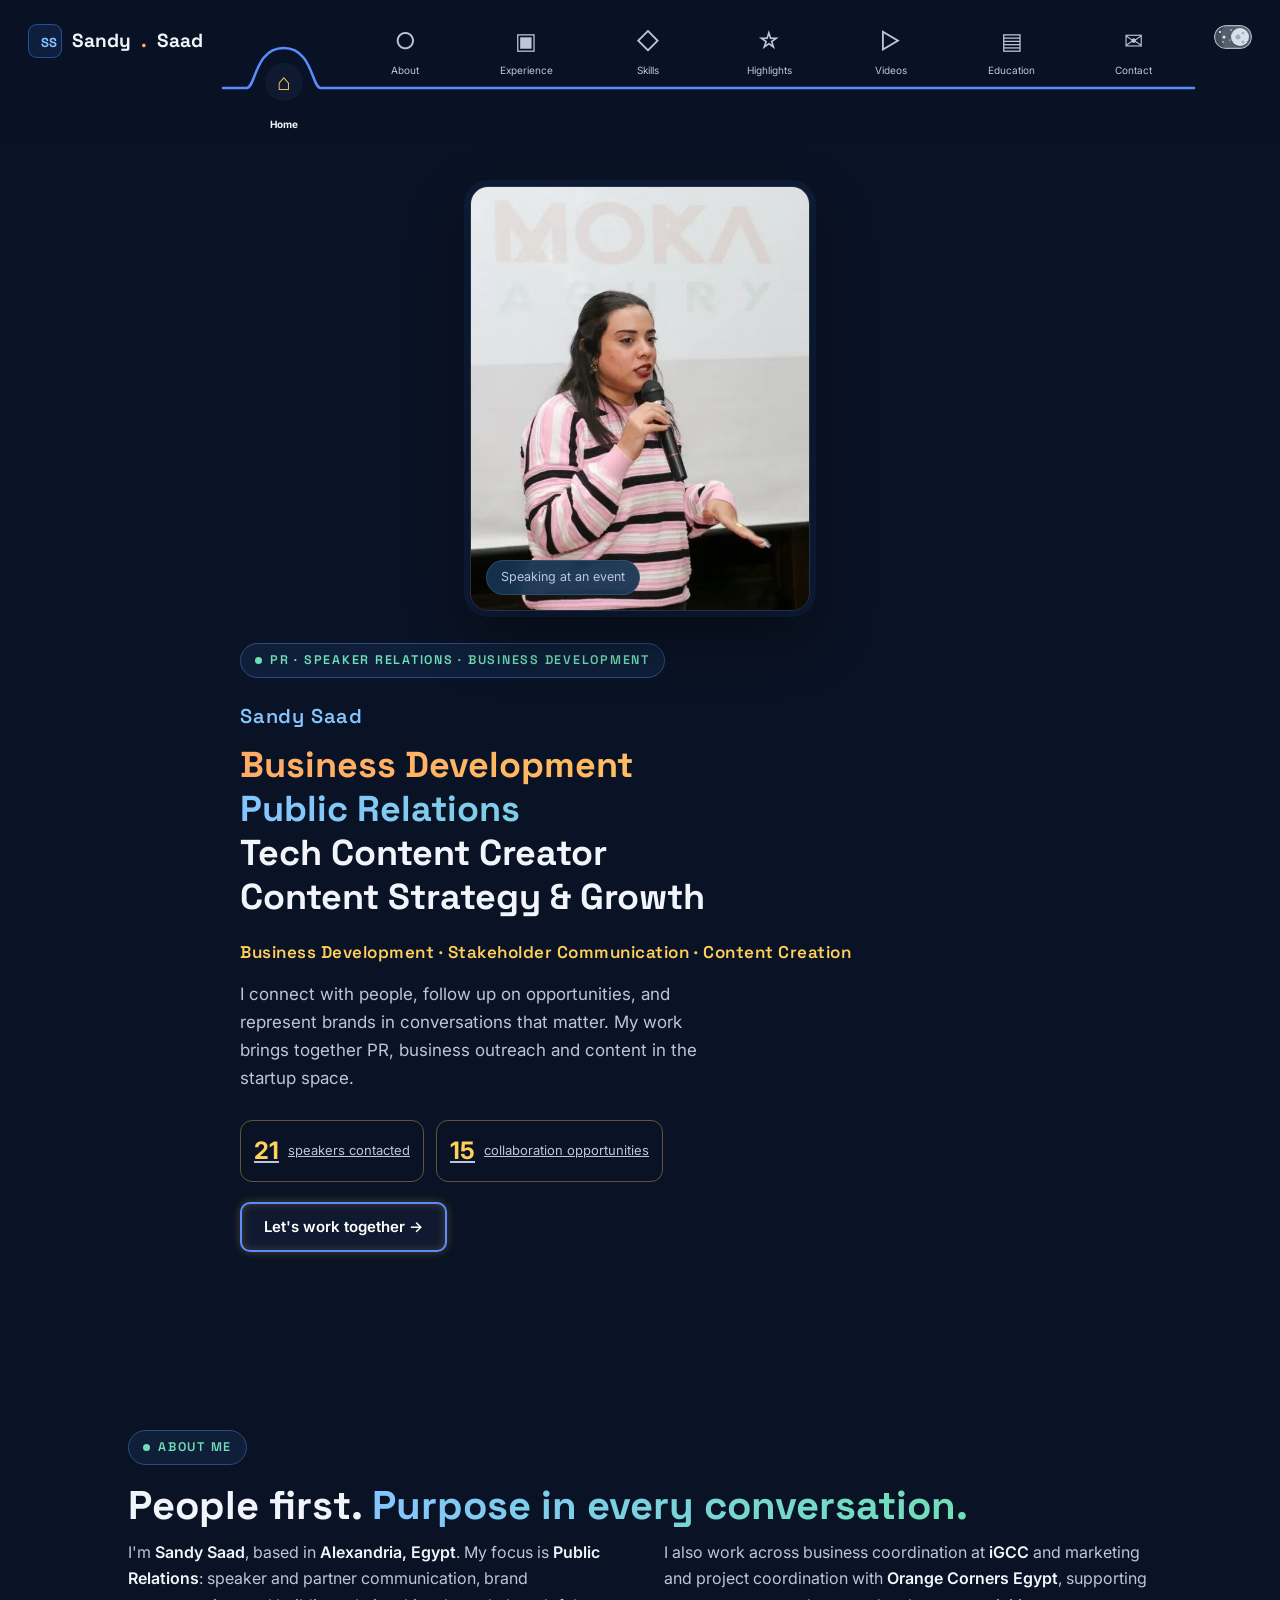
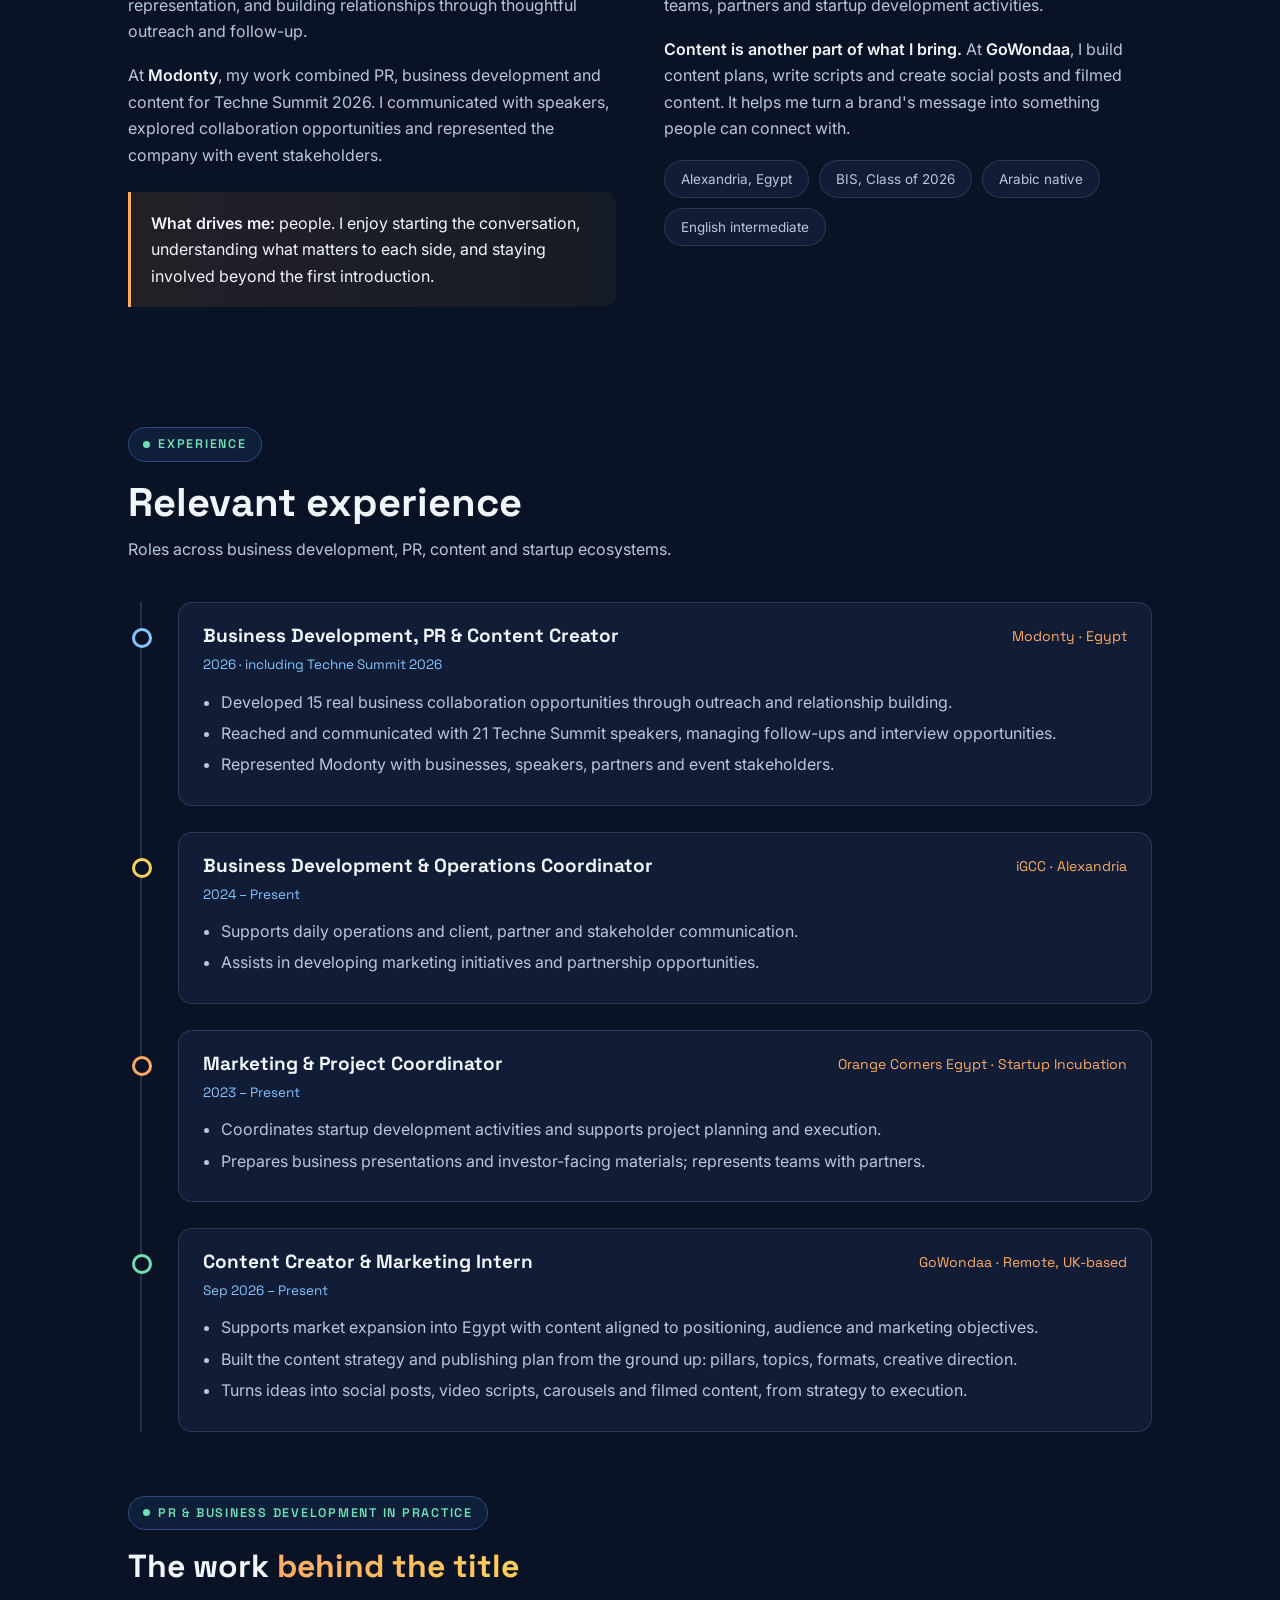
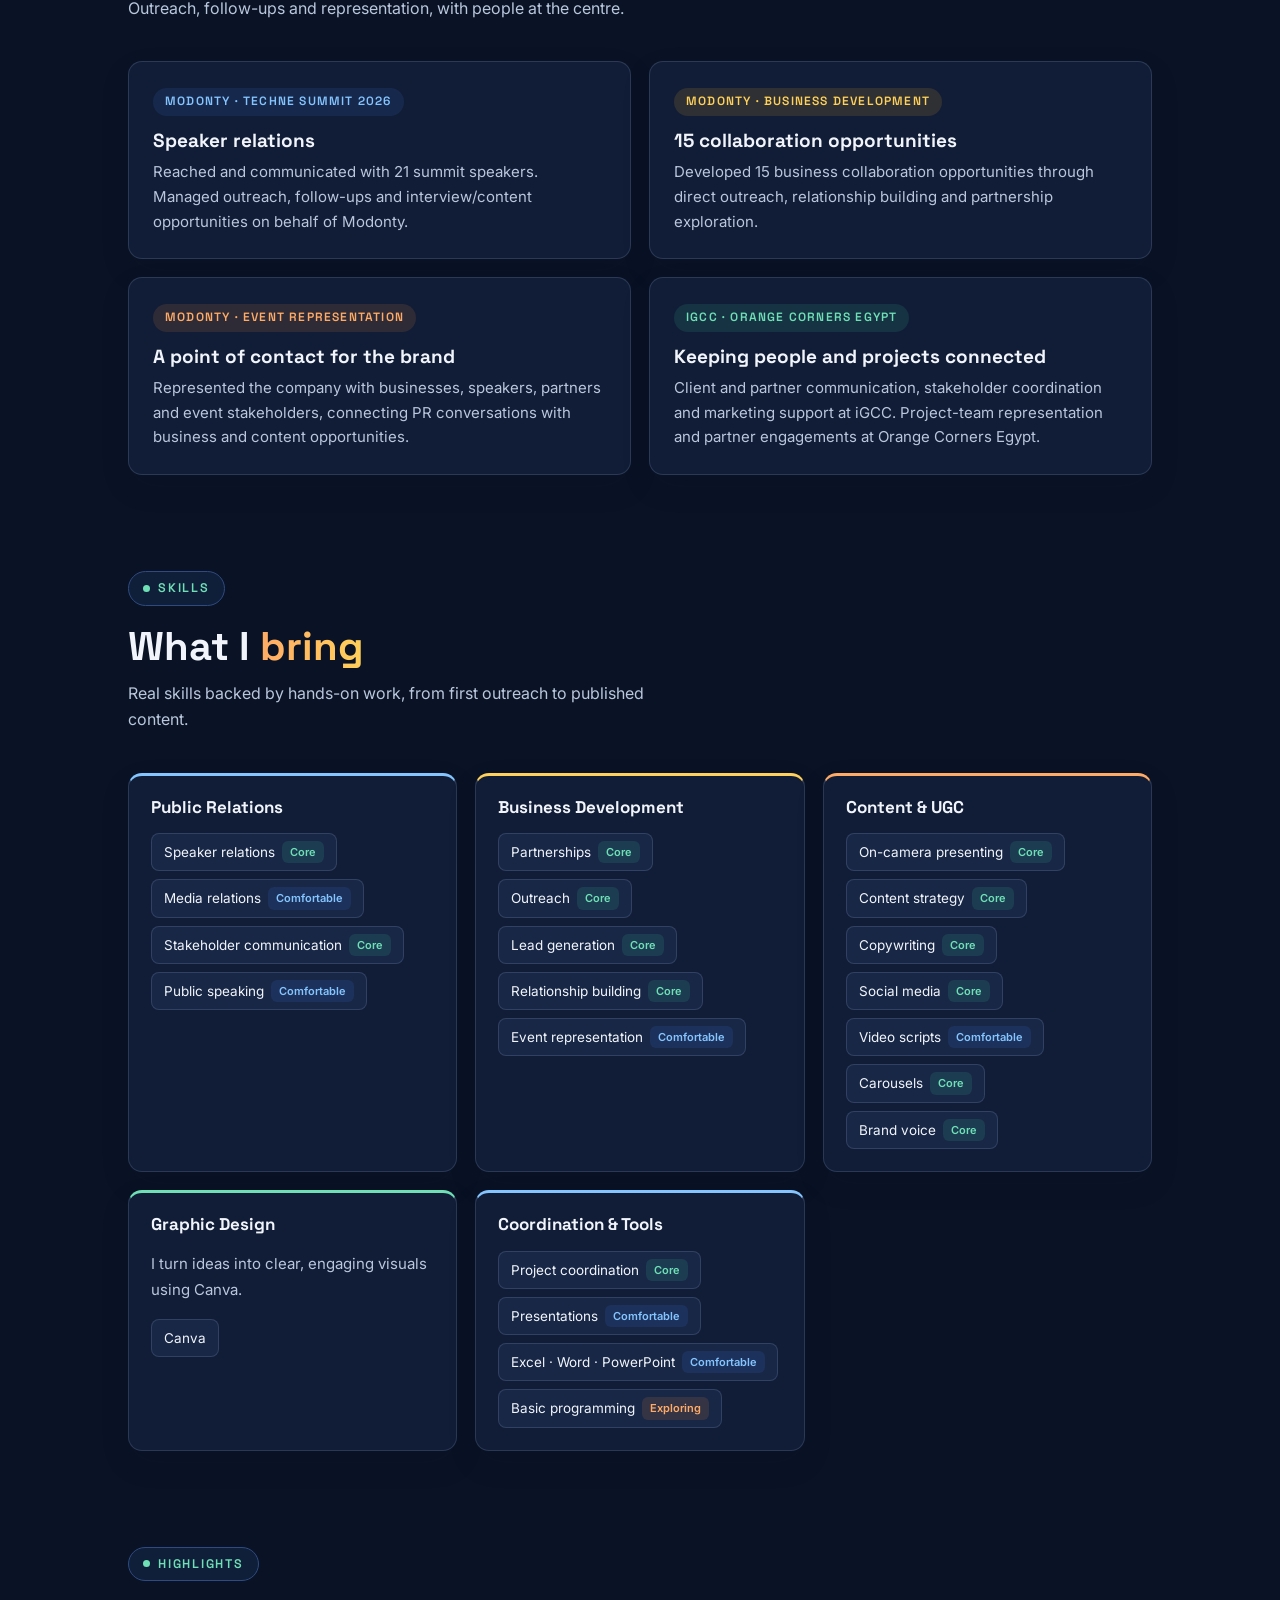
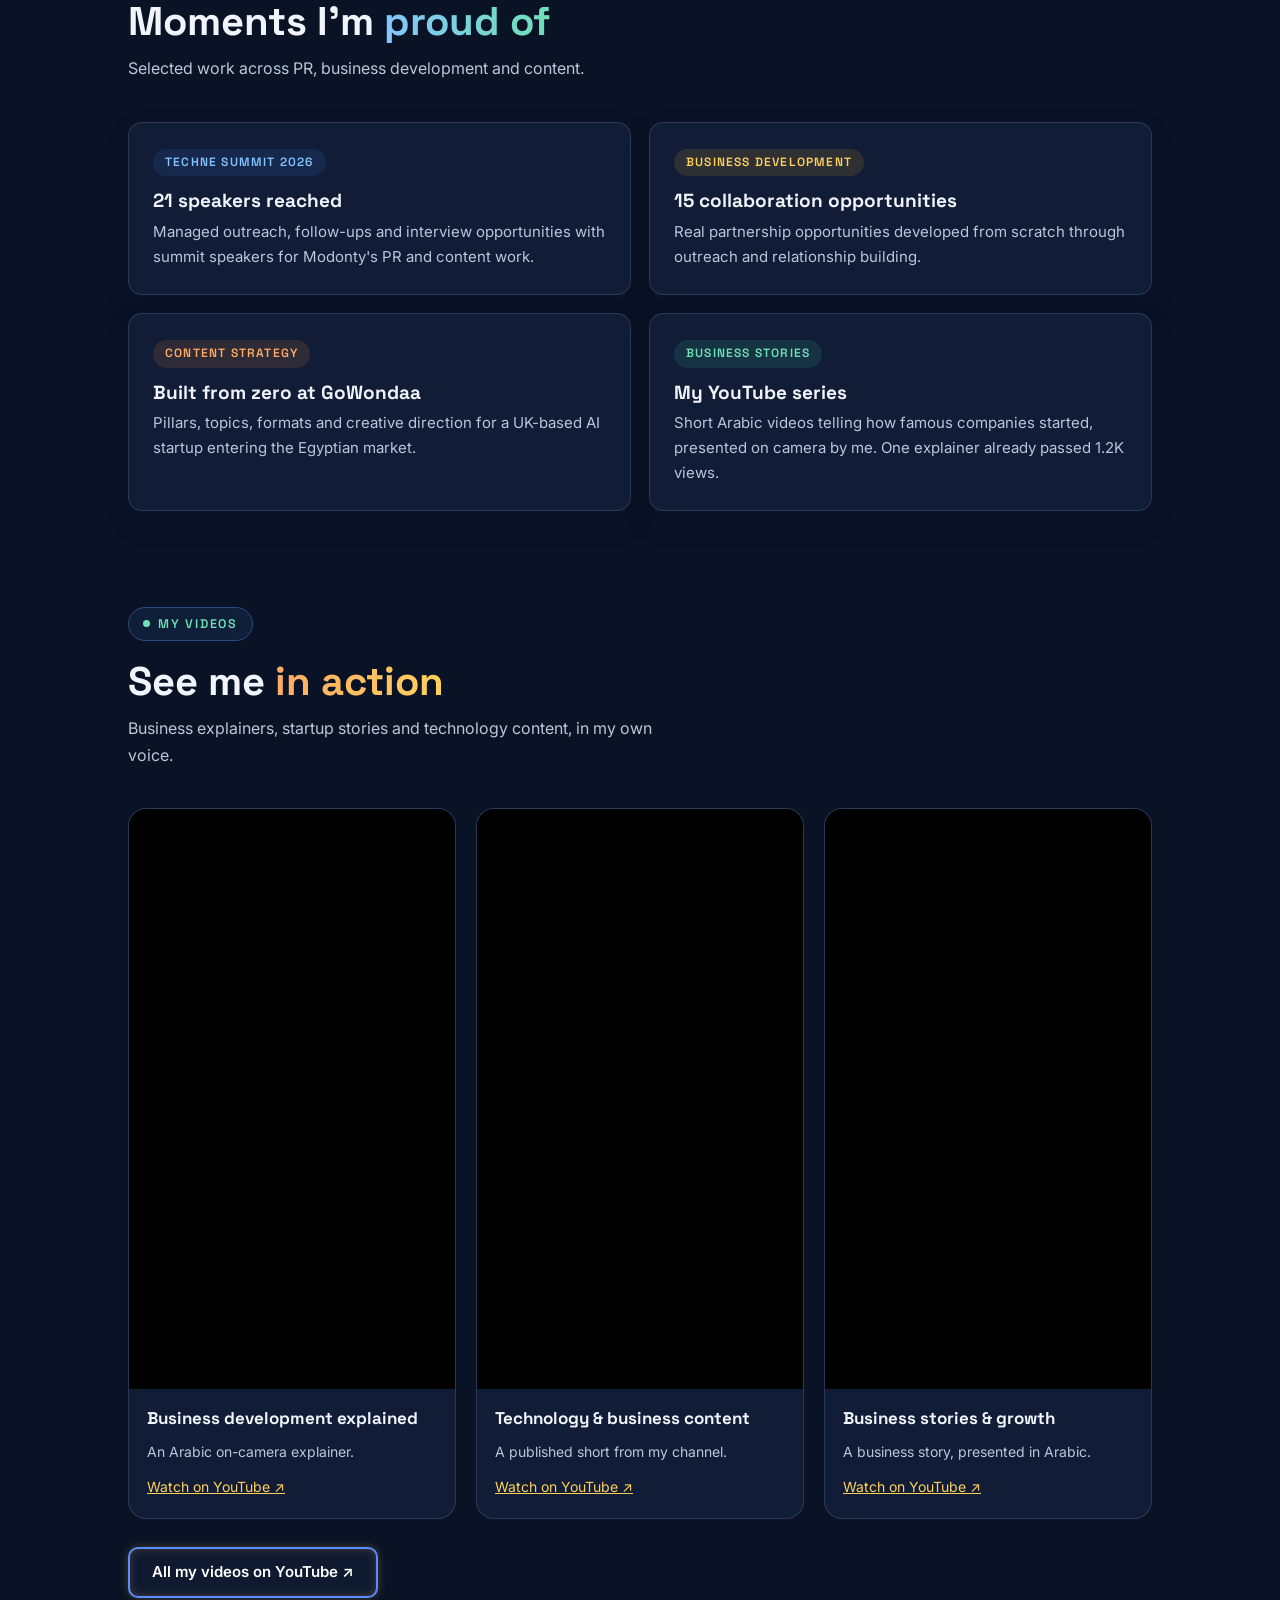
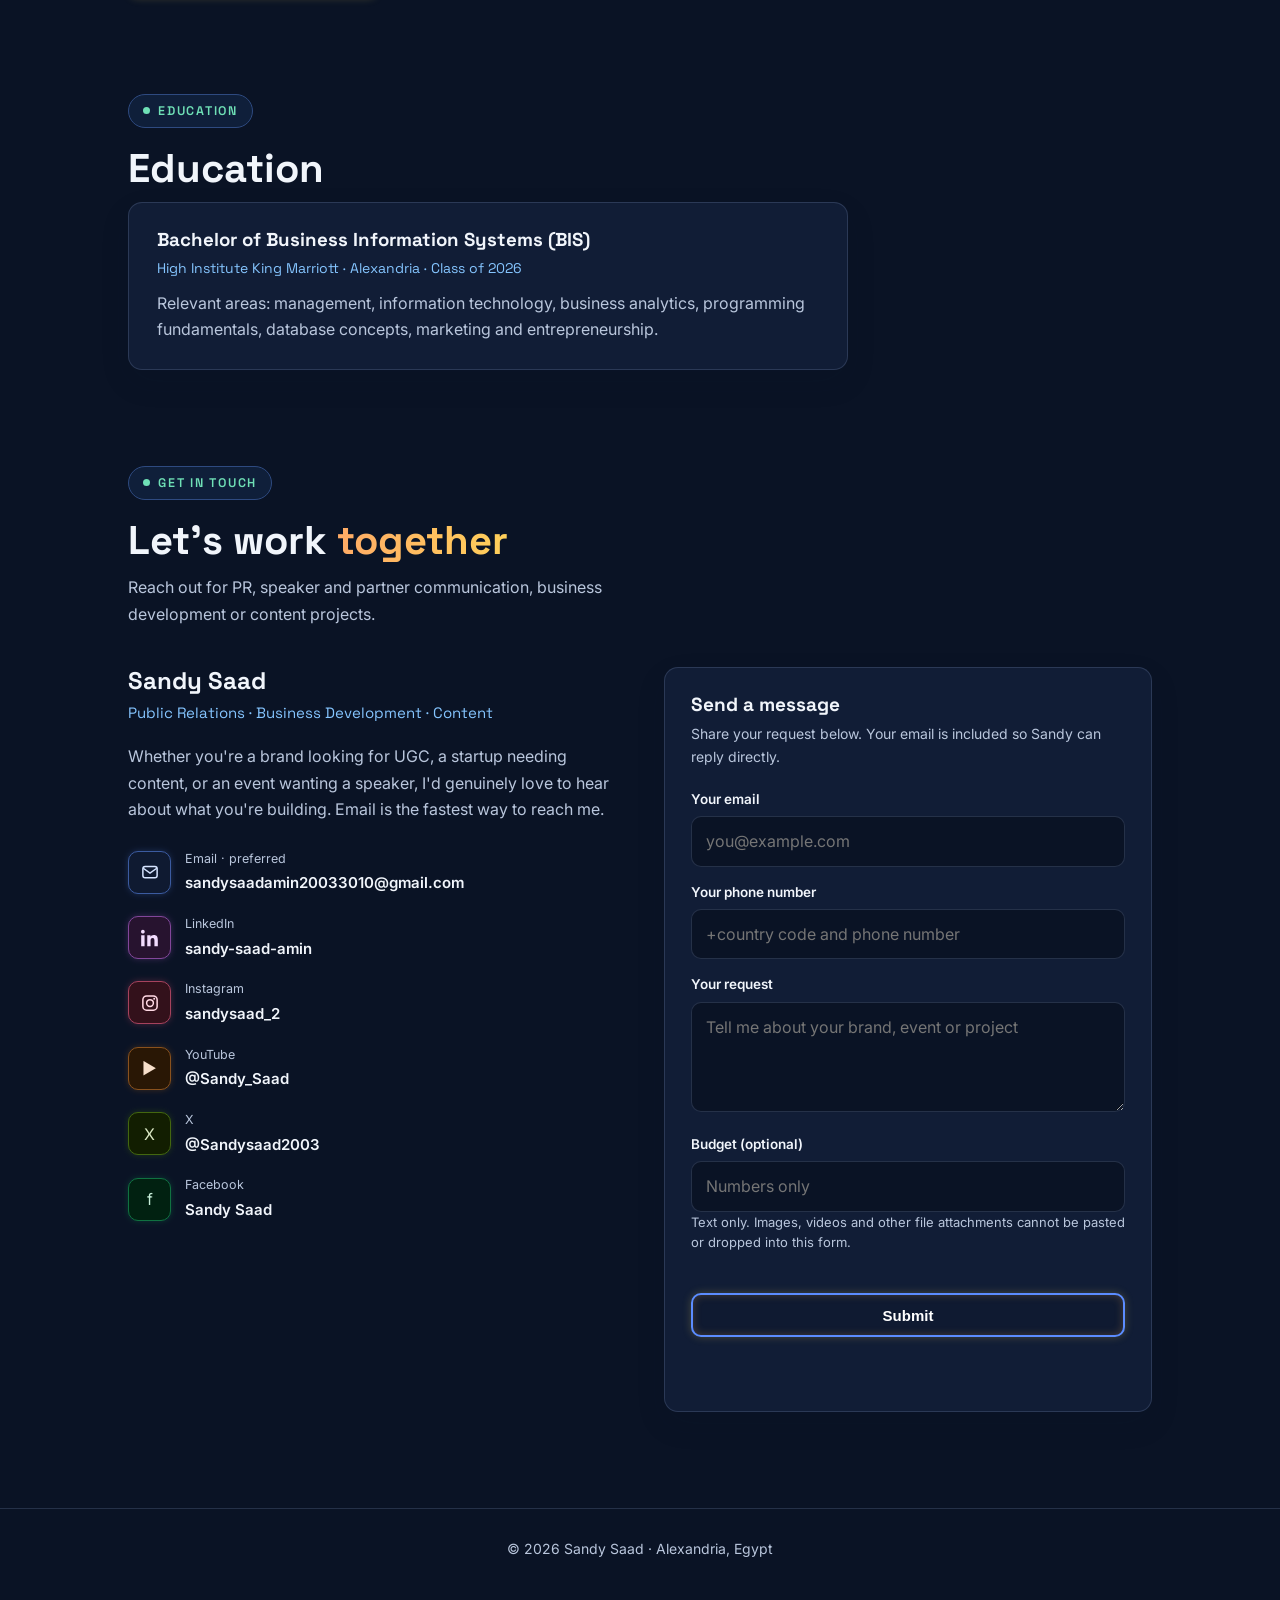
==== preview/index.html @ 3c91ec1a "Preview: group PR and BD work inside Experience Added a new section for PR and business development " ====
<!DOCTYPE html>

<html lang="en">
<head>
<meta charset="utf-8"/>
<meta content="width=device-width, initial-scale=1.0" name="viewport"/>
<title>Sandy Saad | Public Relations, Business Development &amp; Content</title>
<meta content="Sandy Saad is a UGC creator and on-camera content presenter helping brands tell stories people actually watch." name="description"/>
<meta content="Sandy Saad | Public Relations, Business Development &amp; Content" property="og:title"/>
<meta content="UGC and on-camera content for brands, backed by real business development and PR experience." property="og:description"/>
<meta content="website" property="og:type"/>
<meta content="https://sandysaadamin20033010-dev.github.io/sandy.jpg" property="og:image"/>
<link href="data:image/svg+xml,%3Csvg xmlns='http://www.w3.org/2000/svg' viewBox='0 0 64 64'%3E%3Crect width='64' height='64' rx='14' fill='%230b1020'/%3E%3Crect x='2.5' y='2.5' width='59' height='59' rx='12' fill='none' stroke='%233b82f6' stroke-width='3'/%3E%3Ctext x='32' y='42' font-family='Arial' font-weight='bold' font-size='26' fill='%2334d399' text-anchor='middle'%3ESS%3C/text%3E%3C/svg%3E" rel="icon"/>
<link href="https://fonts.googleapis.com" rel="preconnect"/>
<link crossorigin="" href="https://fonts.gstatic.com" rel="preconnect"/>
<link href="https://fonts.googleapis.com/css2?family=Space+Grotesk:wght@500;600;700&amp;family=Inter:wght@400;500;600&amp;display=swap" rel="stylesheet" media="print" onload="this.media='all'"/><noscript><link href="https://fonts.googleapis.com/css2?family=Space+Grotesk:wght@500;600;700&amp;family=Inter:wght@400;500;600&amp;display=swap" rel="stylesheet"/></noscript>
<style>
:root {
  --bg: #163451;
  --panel: #1d405f;
  --panel-2: #284e6e;
  --line: rgba(192,220,242,0.20);
  --text: #f4f8fc;
  --text-2: #c2d4e3;
  --blue: #85c5ff;
  --yellow: #ffd05a;
  --orange: #ffab66;
  --green: #6fe0b6;
}
* { box-sizing: border-box; margin: 0; padding: 0; }
html { scroll-behavior: smooth; }
body {
  background: var(--bg);
  color: var(--text);
  font-family: 'Inter', system-ui, sans-serif;
  font-size: 16px;
  line-height: 1.65;
  -webkit-font-smoothing: antialiased;
}
h1, h2, h3 { font-family: 'Space Grotesk', 'Inter', sans-serif; font-weight: 700; line-height: 1.15; }
a { color: inherit; }

/* nav */
nav {
  position: sticky; top: 0; z-index: 50;
  display: flex; align-items: center; gap: 28px;
  padding: 14px 32px;
  background: rgba(22,52,81,0.94);
  backdrop-filter: blur(12px);
  border-bottom: 1px solid var(--line);
}
.logo { display: flex; align-items: center; gap: 10px; font-family: 'Space Grotesk'; font-weight: 700; font-size: 19px; text-decoration: none; }
.logo .chip {
  width: 34px; height: 34px; border-radius: 9px;
  display: grid; place-items: center;
  font-size: 13px; color: var(--blue);
  border: 1.5px solid rgba(59,130,246,0.5);
  background: rgba(59,130,246,0.12);
}
.logo .accent { color: var(--orange); }
nav .links { display: flex; gap: 24px; margin-left: auto; }
nav .links a { white-space:nowrap; text-decoration: none; color: var(--text-2); font-size: 14.5px; font-weight: 500; }
nav .links a:hover { color: var(--text); }
.btn {
  display: inline-flex; align-items: center; gap: 8px;
  font-weight: 600; font-size: 15px;
  padding: 11px 22px; border-radius: 10px;
  text-decoration: none; border: 0; cursor: pointer;
}
.btn-grad {
  background: linear-gradient(90deg, var(--blue), var(--green));
  color: #fff;
}
.btn-grad:hover { opacity: 0.9; }
.btn-ghost {
  background: transparent; color: var(--text);
  border: 1.5px solid var(--line);
}
.btn-ghost:hover { border-color: rgba(255,255,255,0.25); }
.btn-warm {
  background: linear-gradient(90deg, var(--orange), var(--yellow));
  color: #1c1005;
}

@media(max-width:1150px){nav .links{display:none}nav>.btn{margin-left:auto;white-space:nowrap}.logo{white-space:nowrap;flex-shrink:0}}
body{background:radial-gradient(ellipse 700px 650px at 4% 0%,rgba(133,197,255,.11),transparent 75%),var(--bg)}
.btn-grad{color:#102c45;background:linear-gradient(105deg,var(--blue),var(--green))}
.pill{color:var(--green);border-color:rgba(111,224,182,.4);background:rgba(111,224,182,.08)}
.hero-proof a{border-color:rgba(255,208,90,.35)!important}
.skill-card,.hl-card,.edu-card,.form-card{box-shadow:0 12px 30px rgba(5,24,42,.10)}
/* layout */
.wrap { max-width: 1080px; margin: 0 auto; padding: 0 28px; }
section { padding: 88px 0 8px; scroll-margin-top: 76px; }

/* pill label */
.pill {
  display: inline-flex; align-items: center; gap: 8px;
  font-family: 'Space Grotesk'; font-size: 12.5px; font-weight: 600;
  letter-spacing: 0.14em; text-transform: uppercase;
  color: var(--green);
  border: 1px solid rgba(52,211,153,0.35);
  background: rgba(52,211,153,0.08);
  padding: 6px 14px; border-radius: 999px;
}
.pill .dot { width: 7px; height: 7px; border-radius: 50%; background: var(--green); }
.section-title { font-size: 40px; margin: 18px 0 10px; }
.section-sub { color: var(--text-2); max-width: 560px; margin-bottom: 40px; }

/* hero */
.hero {
  display: flex; align-items: center; gap: 56px;
  padding: 72px 0 64px;
}
.hero-text { flex: 1 1 58%; }
.hero-name {
  font-family: 'Space Grotesk'; font-size: 20px; font-weight: 600;
  color: var(--blue); margin: 22px 0 10px; letter-spacing: 0.04em;
}
.hero h1 { font-size: 52px; }
.grad-cool {
  background: linear-gradient(90deg, var(--blue), var(--green));
  -webkit-background-clip: text; background-clip: text; color: transparent;
}
.grad-warm {
  background: linear-gradient(90deg, var(--orange), var(--yellow));
  -webkit-background-clip: text; background-clip: text; color: transparent;
}
.hero .keywords {
  font-family: 'Space Grotesk'; font-weight: 600; font-size: 17px;
  color: var(--yellow); margin: 18px 0 14px; letter-spacing: 0.03em;
}
.hero .quote { color: var(--text-2); font-size: 17px; max-width: 480px; margin-bottom: 28px; }
.hero .cta { display: flex; gap: 14px; flex-wrap: wrap; margin-bottom: 26px; }
.socials { display: flex; gap: 12px; }
.socials a {
  width: 42px; height: 42px; border-radius: 10px;
  display: grid; place-items: center;
  border: 1.5px solid var(--line); color: var(--text-2);
}
.socials a:hover { color: var(--text); border-color: rgba(255,255,255,0.25); }
.hero-photo { flex: 0 0 340px; position: relative; }
.hero-photo img {
  width: 100%; border-radius: 18px; display: block;
  object-fit: cover; aspect-ratio: 4/5; object-position: 50% 18%;
  border: 1px solid var(--line);
  box-shadow: 0 0 0 6px rgba(59,130,246,0.08), 0 24px 60px rgba(0,0,0,0.45);
}
.hero-photo .tag {
  position: absolute; bottom: 16px; left: 16px;
  background: rgba(22,52,81,0.92); backdrop-filter: blur(8px);
  border: 1px solid var(--line); border-radius: 999px;
  font-size: 12.5px; color: var(--text-2);
  padding: 6px 14px;
}

/* about */
.about-grid { display: grid; grid-template-columns: 1fr 1fr; gap: 48px; align-items: start; }
.about-copy p { color: var(--text-2); margin-bottom: 18px; }
.about-copy strong { color: var(--text); font-weight: 600; }
.highlight {
  border-left: 3px solid var(--orange);
  background: linear-gradient(90deg, rgba(251,146,60,0.10), rgba(251,191,36,0.05));
  border-radius: 0 12px 12px 0;
  padding: 18px 20px; margin: 24px 0;
  color: var(--text);
}
.fact-chips { display: flex; flex-wrap: wrap; gap: 10px; margin-top: 8px; }
.fact-chips span {
  border: 1px solid var(--line); background: var(--panel);
  border-radius: 999px; padding: 7px 16px;
  font-size: 13.5px; color: var(--text-2);
}

/* timeline */
.timeline { position: relative; margin-left: 12px; padding-left: 36px; border-left: 2px solid var(--line); }
.t-item { position: relative; margin-bottom: 26px; }
.t-item::before {
  content: ""; position: absolute; left: -46px; top: 26px;
  width: 14px; height: 14px; border-radius: 50%;
  background: var(--bg); border: 3px solid var(--blue);
}
.t-item:nth-child(4n+2)::before { border-color: var(--yellow); }
.t-item:nth-child(4n+3)::before { border-color: var(--orange); }
.t-item:nth-child(4n+4)::before { border-color: var(--green); }
.t-card {
  background: var(--panel); border: 1px solid var(--line);
  border-radius: 14px; padding: 22px 24px;
}
.t-card .row { display: flex; justify-content: space-between; gap: 16px; flex-wrap: wrap; }
.t-card h3 { font-size: 19px; }
.t-card .where { font-family: 'Space Grotesk'; font-size: 14px; color: var(--orange); }
.t-card .when { font-family: 'Space Grotesk'; font-size: 13.5px; color: var(--blue); margin: 6px 0 12px; }
.t-card ul { padding-left: 18px; color: var(--text-2); }
.t-card li { margin-bottom: 5px; }

/* skills */
.skill-grid { display: grid; grid-template-columns: repeat(3, 1fr); gap: 18px; }
.skill-card {
  background: var(--panel); border: 1px solid var(--line);
  border-radius: 14px; padding: 22px;
  border-top: 3px solid var(--blue);
}
.skill-card:nth-child(4n+2) { border-top-color: var(--yellow); }
.skill-card:nth-child(4n+3) { border-top-color: var(--orange); }
.skill-card:nth-child(4n+4) { border-top-color: var(--green); }
.skill-card h3 { font-size: 17px; margin-bottom: 16px; }
.chips { display: flex; flex-wrap: wrap; gap: 8px; }
.chip {
  display: inline-flex; align-items: center; gap: 7px;
  background: var(--panel-2); border: 1px solid var(--line);
  border-radius: 8px; padding: 7px 12px; font-size: 13.5px;
}
.lvl { font-size: 11px; font-weight: 600; padding: 2px 8px; border-radius: 6px; }
.lvl.core { color: var(--green); background: rgba(52,211,153,0.12); }
.lvl.comfy { color: var(--blue); background: rgba(59,130,246,0.12); }
.lvl.explore { color: var(--orange); background: rgba(251,146,60,0.12); }

/* highlights */
.hl-grid { display: grid; grid-template-columns: repeat(2, 1fr); gap: 18px; }
.hl-card {
  background: var(--panel); border: 1px solid var(--line);
  border-radius: 14px; padding: 24px;
}
.hl-card .tagline {
  display: inline-block; font-family: 'Space Grotesk'; font-size: 12px; font-weight: 600;
  letter-spacing: 0.1em; text-transform: uppercase;
  padding: 4px 12px; border-radius: 999px; margin-bottom: 14px;
}
.hl-card:nth-child(4n+1) .tagline { color: var(--blue); background: rgba(59,130,246,0.12); }
.hl-card:nth-child(4n+2) .tagline { color: var(--yellow); background: rgba(251,191,36,0.12); }
.hl-card:nth-child(4n+3) .tagline { color: var(--orange); background: rgba(251,146,60,0.12); }
.hl-card:nth-child(4n+4) .tagline { color: var(--green); background: rgba(52,211,153,0.12); }
.hl-card h3 { font-size: 19px; margin-bottom: 8px; }
.hl-card p { color: var(--text-2); font-size: 15px; }

/* education */
.edu-card {
  background: var(--panel); border: 1px solid var(--line);
  border-radius: 14px; padding: 26px 28px; max-width: 720px;
}
.edu-card .where { font-family: 'Space Grotesk'; font-size: 14px; color: var(--blue); margin: 6px 0 10px; }
.edu-card p { color: var(--text-2); }

/* contact */
.contact-grid { display: grid; grid-template-columns: 1fr 1fr; gap: 48px; align-items: start; }
.contact-id h3 { font-size: 24px; margin-bottom: 6px; }
.contact-id .role { font-family: 'Space Grotesk'; color: var(--blue); font-size: 15px; margin-bottom: 18px; }
.contact-id > p { color: var(--text-2); margin-bottom: 26px; }
.c-row { display: flex; align-items: center; gap: 14px; margin-bottom: 18px; text-decoration: none; }
.c-row .ico {
  width: 42px; height: 42px; border-radius: 10px; flex: none;
  display: grid; place-items: center;
  border: 1.5px solid var(--line); color: var(--blue);
  background: var(--panel);
}
.c-row .k { font-size: 12.5px; color: var(--text-2); display: block; }
.c-row .v { font-weight: 600; font-size: 15px; }
.c-row .v .pref { color: var(--green); font-size: 12px; font-weight: 600; }
.c-row:hover .v { color: var(--blue); }
.form-card {
  background: var(--panel); border: 1px solid var(--line);
  border-radius: 14px; padding: 26px;
}
.form-card h3 { font-size: 19px; margin-bottom: 6px; }
.form-card > p { color: var(--text-2); font-size: 14px; margin-bottom: 20px; }
.form-card label { display: block; font-size: 13.5px; font-weight: 600; margin: 14px 0 6px; }
.form-card input, .form-card textarea {
  width: 100%; background: var(--bg); color: var(--text);
  border: 1px solid var(--line); border-radius: 10px;
  padding: 11px 14px; font: inherit; font-size: 14.5px;
}
.form-card input:focus, .form-card textarea:focus { outline: none; border-color: var(--blue); }
.form-card textarea { min-height: 110px; resize: vertical; }
.form-card button { margin-top: 20px; width: 100%; justify-content: center; }
.form-card button:disabled { opacity: 0.6; cursor: wait; }
.form-status { margin-top: 14px; font-size: 14px; min-height: 1em; color: var(--text-2); }
.form-status.ok { color: var(--green); font-weight: 600; }
.form-status.err { color: var(--yellow); }
.form-status.err a { color: var(--yellow); text-decoration: underline; }

footer {
  margin-top: 88px; padding: 28px 0 40px;
  border-top: 1px solid var(--line);
  text-align: center; color: var(--text-2); font-size: 14px;
}

@media (max-width: 860px) {
  nav { padding: 12px 18px; gap: 14px; }
  nav .links { display: none; }
  .hero { flex-direction: column; align-items: flex-start; gap: 36px; }
  .hero-photo { flex: none; width: 100%; max-width: 360px; }
  .hero h1 { font-size: 38px; }
  .section-title { font-size: 30px; }
  .about-grid, .contact-grid, .hl-grid { grid-template-columns: 1fr; }
  .skill-grid { grid-template-columns: 1fr; }
}
.hero-proof {display:flex;gap:12px;flex-wrap:wrap;margin:20px 0;}
.hero-proof a {display:flex;align-items:center;gap:9px;border:1px solid var(--line);padding:10px 13px;border-radius:12px;color:var(--text-2);font-size:13px;}
.hero-proof strong {color:var(--yellow);font-size:24px;}
@media(max-width:600px){.hero h1{font-size:38px;line-height:1.12}.hero-proof{gap:8px}.hero-proof a{font-size:12px;padding:8px 10px}.hero-proof strong{font-size:21px}}
.hero h1.roles-title{font-size:36px;line-height:1.23}.roles-title>span:not(.role-divider){display:block}.roles-title .role-divider{display:none}@media(max-width:600px){.hero h1.roles-title{font-size:30px;line-height:1.25}}
.video-grid{display:grid;grid-template-columns:repeat(3,minmax(0,1fr));gap:20px;margin:28px 0}.video-card{background:var(--panel);border:1px solid var(--line);border-radius:18px;overflow:hidden}.video-card iframe{display:block;width:100%;aspect-ratio:9/16;border:0;background:#000}.video-copy{padding:18px}.video-copy h3{font-size:17px;line-height:1.4}.video-copy p{font-size:14px;color:var(--text-2);margin:10px 0}.video-copy a{font-size:14px;color:var(--yellow)}@media(max-width:700px){.video-grid{grid-template-columns:1fr}.video-card{max-width:360px;margin:auto;width:100%}}

/* Approved interaction and theme treatment. */
:root{--bg:#193f61;--panel:#204b6c;--panel-2:#285879;--text:#f2f7fc;--text-2:#c4d9e8;--line:rgba(185,216,238,.22)}
body{background:var(--bg);padding-bottom:105px;transition:background .3s,color .3s}nav{background:rgba(25,63,97,.96)}
.btn-grad,.btn-warm,.btn-ghost{background:#102c47;color:#fff;border:2px solid #65d9ae;box-shadow:inset 0 0 9px #efa24d70,0 0 8px #e9cf5570,0 0 20px #e9cf5530;transition:box-shadow .2s,transform .2s}
.btn-grad:hover,.btn-warm:hover,.btn-ghost:hover{opacity:1;color:#fff;border-color:#8cebd0;box-shadow:inset 0 0 12px #efa24d88,0 0 12px #e9cf5570,0 0 25px #e9cf5540;transform:translateY(-2px)}
.btn:focus-visible,.toggle:focus-visible,.nav-item:focus-visible,.c-row:focus-visible{outline:3px solid #f2d56b;outline-offset:5px}
.toggle{flex-shrink:0;width:91px;height:43px;border-radius:28px;border:2px solid #718b9e;background:#172335;position:relative;overflow:hidden;box-shadow:inset 0 3px 8px #0007;cursor:pointer}
.toggle .stars{color:white;position:absolute;font-size:13px;left:9px;top:7px;letter-spacing:3px}.toggle .clouds{position:absolute;left:17px;bottom:-14px;color:#e6f5ff;font-size:55px;opacity:0;transition:.4s}.toggle .orb{position:absolute;top:3px;left:49px;width:33px;height:33px;border-radius:50%;background:#dce4eb;box-shadow:0 2px 5px #0005;transition:.4s}.toggle .orb:after{content:'';position:absolute;top:8px;left:8px;width:11px;height:11px;border-radius:50%;background:#b2becb;box-shadow:12px 10px 0 -2px #b2becb}
body.day{--bg:#e6f0f8;--panel:#fff;--panel-2:#d2e5f3;--text:#173750;--text-2:#38566d;--line:#aac4d7;--blue:#21628b;--yellow:#7d6119;--orange:#9c5019;--green:#21664f}
.day nav{background:rgba(230,240,248,.96)}.day .toggle{background:#7cc9f4}.day .orb{left:4px;background:#ffdb47}.day .orb:after{opacity:0}.day .stars{opacity:0}.day .clouds{opacity:1}
.day .grad-cool{background:none;color:#21628b;-webkit-text-fill-color:#21628b}.day .grad-warm{background:none;color:#9c5019;-webkit-text-fill-color:#9c5019}.day .pill{color:#21664f;background:#d8ebe2;border-color:#7cb99e}.day .hero-proof a{border-color:#8fabc0!important}.day .hero-photo .tag{background:#dcebf5f0}.day .lvl{color:#21664f}.day .hl-card .tagline{color:#214e6e}.day .form-status.err{color:#ab2727}.day .form-status.ok{color:#21664f}
.demo-nav{position:fixed;z-index:100;bottom:18px;left:50%;transform:translateX(-50%);width:min(440px,calc(100% - 36px));display:flex;background:#f4f8fb;border-radius:18px;box-shadow:0 10px 30px #0004;padding:9px 5px 7px;justify-content:space-around;color:#173b56}
.nav-item{position:relative;display:flex;flex-direction:column;align-items:center;gap:3px;width:75px;cursor:pointer;border:0;background:none;color:#587080;font:11px Inter,sans-serif;z-index:2;min-height:48px}.nav-item .icon{display:grid;place-items:center;width:40px;height:35px;font-size:21px;transition:.3s}.nav-item.active .icon{border-radius:50%;background:#75dac9;color:#123f59;transform:translateY(-21px);box-shadow:0 0 0 8px var(--bg),0 0 0 9px #8cebdc}.nav-item.active .name{transform:translateY(-8px);color:#133f59;font-weight:700}
.neon-ico{display:grid;place-items:center;width:43px!important;height:43px!important;flex-shrink:0;border-radius:11px;background:#123348!important;color:#bafff7!important;border:1px solid #56ddc7;box-shadow:0 0 6px #27d8be88,0 0 15px #27d8be33;filter:hue-rotate(var(--hue));transition:box-shadow .2s}.c-row:hover .neon-ico{box-shadow:0 0 10px #27d8beaa,0 0 23px #27d8be66}
@media(max-width:600px){nav{gap:12px;padding:12px 18px}nav>.btn{display:none}.toggle{margin-left:auto}.logo{font-size:18px}}
@media(prefers-reduced-motion:reduce){html{scroll-behavior:auto}*,*:before,*:after{transition:none!important;animation:none!important}.btn:hover{transform:none}}
body{padding-bottom:180px}.demo-nav{display:grid;grid-template-columns:repeat(5,1fr);gap:12px 0;width:min(620px,calc(100% - 28px));padding:14px 5px 9px;bottom:12px}.nav-item{width:auto;min-width:0;min-height:48px;text-decoration:none}.nav-item .name{font-size:10px;white-space:nowrap}.nav-item.active .icon{transform:translateY(-7px);box-shadow:0 0 0 5px var(--bg),0 0 0 6px #8cebdc}.nav-item.active .name{transform:translateY(-2px)}.nav-item .icon{height:29px;width:34px;font-size:20px}@media(max-width:1300px){nav .links{display:none}nav>.btn{margin-left:auto}}@media(min-width:1000px){.demo-nav{grid-template-columns:repeat(10,1fr);width:min(940px,calc(100% - 48px));gap:0}body{padding-bottom:120px}}
/* One top navigation only, including the curved active marker. */
body{padding-bottom:0}nav{display:grid;grid-template-columns:1fr auto;gap:22px 20px;padding:14px 28px 12px;overflow:visible}nav .logo{grid-column:1}nav .toggle{grid-column:2;margin:0}.demo-nav{position:static;grid-column:1/-1;transform:none;width:100%;max-width:1120px;justify-self:center;margin-top:4px;display:grid;grid-template-columns:repeat(10,minmax(0,1fr));padding:12px 5px 7px;gap:0;border-radius:16px;box-shadow:0 4px 15px #0002}.nav-item{min-height:46px}.nav-item.active .icon{transform:translateY(-11px);box-shadow:0 0 0 6px var(--bg),0 0 0 7px #8cebdc}.nav-item .icon{transition:transform .25s}.nav-item:focus-visible{outline:2px solid #9c701b;outline-offset:0}section{scroll-margin-top:180px}#top{scroll-margin-top:180px}
@media(max-width:700px){nav{padding:12px 14px 10px;gap:15px 12px}.demo-nav{grid-template-columns:repeat(5,minmax(0,1fr));gap:12px 0;padding:12px 3px 7px;margin-top:0}.nav-item .name{font-size:10px}.nav-item.active .icon{transform:translateY(-6px);box-shadow:0 0 0 4px var(--bg),0 0 0 5px #8cebdc}section,#top{scroll-margin-top:245px}.hero{padding-top:40px}}

.socials a{position:relative;background:#102c47;color:#efffff;border:1px solid #65d9ae;box-shadow:0 0 8px #65d9ae60,inset 0 0 7px #44d3cb35;transition:transform .25s,box-shadow .25s,color .25s}.socials a:nth-child(2){border-color:#eb76cf;box-shadow:0 0 9px #ed62c04d}.socials a:nth-child(3){border-color:#73b8ff;box-shadow:0 0 9px #58b4ff60}.socials a:hover,.socials a:focus-visible{transform:translateY(-4px);color:white;box-shadow:0 0 18px #67e9cfaa}.day .socials a{background:#102c47;color:white}.nav-item.active:before{content:'';position:absolute;top:-26px;left:50%;transform:translateX(-50%);width:56px;height:56px;background:var(--bg);border-radius:50%;z-index:-1}.nav-item.active .icon{transform:translateY(-15px);border-radius:50%;height:34px;background:#e8ffff;box-shadow:0 0 8px #49d9e4,0 0 0 3px #317785;color:#18475e}.nav-item.active .name{transform:translateY(-8px)}.demo-nav{padding-top:18px;margin-top:12px}
@media(max-width:700px){.demo-nav{gap:19px 0;margin-top:6px}.nav-item.active:before{top:-24px;width:49px;height:49px}.nav-item.active .icon{transform:translateY(-10px);height:29px}.nav-item.active .name{transform:translateY(-3px)}}

/* Approved header-row sample, preview only. */
nav,.day nav{display:flex;align-items:flex-start;gap:20px;padding:16px 28px 4px;background:var(--bg);border:0;backdrop-filter:none;overflow:visible}
nav .logo{flex:none;margin-top:8px}nav .toggle{order:3;margin:9px 0 0;flex:none}
.nav-shell{position:relative;flex:1;min-width:0;height:124px}
.demo-nav{position:relative;left:auto;top:auto;bottom:auto;right:auto;display:flex;align-items:flex-start;justify-content:flex-start;overflow-x:auto;scrollbar-width:none;transform:none;grid-column:auto;margin:0;padding:0;width:100%;height:124px;background:transparent;border-radius:0;box-shadow:none;gap:0;scroll-behavior:smooth}
.demo-nav::-webkit-scrollbar{display:none}.header-curve{position:absolute;inset:0;width:100%;height:122px;pointer-events:none;z-index:1;overflow:visible}
.header-curve path{fill:none;stroke:#6fe0b6;stroke-width:2.5;stroke-linecap:round}
.nav-item{flex:1 0 65px;min-width:0;height:120px;min-height:120px;gap:0;padding:0;z-index:2;text-align:center;color:var(--text-2)}
.nav-item .icon{position:absolute;top:6px;left:50%;transform:translateX(-50%);display:grid;place-items:center;width:38px;height:38px;font-size:23px;transition:top .28s,background .28s,color .28s}
.nav-item .name{position:absolute;top:47px;left:0;right:0;font-size:10px;line-height:15px;white-space:nowrap;transition:top .28s;color:var(--text-2)}
.nav-item.active:before{display:none}.nav-item.active .icon{top:47px;transform:translateX(-50%);height:38px;width:38px;border-radius:50%;background:#102c47;color:#ffd05a;box-shadow:none}
.nav-item.active .name{top:101px;transform:none;color:var(--text);font-weight:700}
.toggle,.day .toggle{width:38px;height:24px;border-radius:20px;border:1.5px solid #6fe0b6;background:#102c47;box-shadow:none}.toggle .stars,.toggle .clouds{display:none}.toggle .orb,.day .toggle .orb{width:14px;height:14px;top:3.5px;left:18px;background:#ffd05a;box-shadow:none}.day .toggle .orb{left:3px}.toggle .orb:after{display:none}
.hero{padding-top:110px}section,#top{scroll-margin-top:160px}
@media(max-width:1100px){nav{gap:12px;padding:12px 16px 0}.nav-item{flex:0 0 78px}nav .logo{font-size:0;gap:0}nav .logo .chip{font-size:13px}.nav-shell{height:128px}nav .toggle{margin-top:9px}.hero{padding-top:90px}}
@media(prefers-reduced-motion:reduce){.demo-nav{scroll-behavior:auto}.nav-item .icon,.nav-item .name{transition:none}}

/* Exact-size illustrated day/night toggle. */
.toggle{width:38px;height:24px;border:0;background:transparent url("data:image/svg+xml,%3Csvg%20xmlns%3D%22http%3A%2F%2Fwww.w3.org%2F2000%2Fsvg%22%20width%3D%2238%22%20height%3D%2224%22%20viewBox%3D%220%200%2038%2024%22%3E%3Cg%20transform%3D%22translate%280%200%29%20scale%281%29%22%3E%3Cdefs%3E%3CclipPath%20id%3D%22c0-0-1%22%3E%3Crect%20width%3D%2238%22%20height%3D%2224%22%20rx%3D%2212%22%2F%3E%3C%2FclipPath%3E%3C%2Fdefs%3E%3Cg%20clip-path%3D%22url%28%23c0-0-1%29%22%3E%3Crect%20width%3D%2238%22%20height%3D%2224%22%20fill%3D%22%23172335%22%2F%3E%3Ccircle%20cx%3D%2226%22%20cy%3D%2212%22%20r%3D%2235%22%20fill%3D%22%23eef7ff%22%20opacity%3D%22.10%22%2F%3E%3Ccircle%20cx%3D%2226%22%20cy%3D%2212%22%20r%3D%2227%22%20fill%3D%22%23eef7ff%22%20opacity%3D%22.10%22%2F%3E%3Ccircle%20cx%3D%2226%22%20cy%3D%2212%22%20r%3D%2219%22%20fill%3D%22%23eef7ff%22%20opacity%3D%22.10%22%2F%3E%3Ccircle%20cx%3D%226%22%20cy%3D%227%22%20r%3D%221%22%20fill%3D%22white%22%2F%3E%3Ccircle%20cx%3D%229%22%20cy%3D%2217%22%20r%3D%220.7%22%20fill%3D%22white%22%2F%3E%3Ccircle%20cx%3D%2217%22%20cy%3D%225%22%20r%3D%220.7%22%20fill%3D%22white%22%2F%3E%3Ccircle%20cx%3D%2216%22%20cy%3D%2215%22%20r%3D%220.6%22%20fill%3D%22white%22%2F%3E%3Cpath%20d%3D%22M10%2010l.7%201.5%201.6.6-1.6.6-.7%201.5-.6-1.5-1.5-.6%201.5-.6Z%22%20fill%3D%22white%22%2F%3E%3Ccircle%20cx%3D%2226%22%20cy%3D%2212.8%22%20r%3D%229%22%20fill%3D%22%23000%22%20opacity%3D%22.2%22%2F%3E%3Ccircle%20cx%3D%2226%22%20cy%3D%2212%22%20r%3D%229%22%20fill%3D%22%23d5e0ea%22%2F%3E%3Ccircle%20cx%3D%2224%22%20cy%3D%2212%22%20r%3D%222.5%22%20fill%3D%22%239caec0%22%2F%3E%3Ccircle%20cx%3D%2229%22%20cy%3D%2217%22%20r%3D%221.6%22%20fill%3D%22%239caec0%22%2F%3E%3Ccircle%20cx%3D%2229%22%20cy%3D%228%22%20r%3D%221.3%22%20fill%3D%22%239caec0%22%2F%3E%3C%2Fg%3E%3Crect%20x%3D%22.6%22%20y%3D%22.6%22%20width%3D%2236.8%22%20height%3D%2222.8%22%20rx%3D%2211.4%22%20fill%3D%22none%22%20stroke%3D%22%23a4b8c7%22%20stroke-width%3D%221.2%22%2F%3E%3C%2Fg%3E%3C%2Fsvg%3E") center/38px 24px no-repeat;box-shadow:none}
.day .toggle{width:38px;height:24px;border:0;background:transparent url("data:image/svg+xml,%3Csvg%20xmlns%3D%22http%3A%2F%2Fwww.w3.org%2F2000%2Fsvg%22%20width%3D%2238%22%20height%3D%2224%22%20viewBox%3D%220%200%2038%2024%22%3E%3Cg%20transform%3D%22translate%280%200%29%20scale%281%29%22%3E%3Cdefs%3E%3CclipPath%20id%3D%22c0-0-1%22%3E%3Crect%20width%3D%2238%22%20height%3D%2224%22%20rx%3D%2212%22%2F%3E%3C%2FclipPath%3E%3C%2Fdefs%3E%3Cg%20clip-path%3D%22url%28%23c0-0-1%29%22%3E%3Crect%20width%3D%2238%22%20height%3D%2224%22%20fill%3D%22%2342a8e7%22%2F%3E%3Ccircle%20cx%3D%2212%22%20cy%3D%2212%22%20r%3D%2235%22%20fill%3D%22%23eef7ff%22%20opacity%3D%22.10%22%2F%3E%3Ccircle%20cx%3D%2212%22%20cy%3D%2212%22%20r%3D%2227%22%20fill%3D%22%23eef7ff%22%20opacity%3D%22.10%22%2F%3E%3Ccircle%20cx%3D%2212%22%20cy%3D%2212%22%20r%3D%2219%22%20fill%3D%22%23eef7ff%22%20opacity%3D%22.10%22%2F%3E%3Ccircle%20cx%3D%2220%22%20cy%3D%2225%22%20r%3D%227%22%20fill%3D%22%23eef7ff%22%2F%3E%3Ccircle%20cx%3D%2228%22%20cy%3D%2224%22%20r%3D%228%22%20fill%3D%22%23eef7ff%22%2F%3E%3Ccircle%20cx%3D%2236%22%20cy%3D%2221%22%20r%3D%228%22%20fill%3D%22%23eef7ff%22%2F%3E%3Ccircle%20cx%3D%2242%22%20cy%3D%2214%22%20r%3D%229%22%20fill%3D%22%23eef7ff%22%2F%3E%3Ccircle%20cx%3D%2212%22%20cy%3D%2212.8%22%20r%3D%229%22%20fill%3D%22%23000%22%20opacity%3D%22.2%22%2F%3E%3Ccircle%20cx%3D%2212%22%20cy%3D%2212%22%20r%3D%229%22%20fill%3D%22%23ffdc2e%22%2F%3E%3C%2Fg%3E%3Crect%20x%3D%22.6%22%20y%3D%22.6%22%20width%3D%2236.8%22%20height%3D%2222.8%22%20rx%3D%2211.4%22%20fill%3D%22none%22%20stroke%3D%22%23a4b8c7%22%20stroke-width%3D%221.2%22%2F%3E%3C%2Fg%3E%3C%2Fsvg%3E") center/38px 24px no-repeat;box-shadow:none}
.toggle .orb,.toggle .stars,.toggle .clouds{display:none}

/* Small-phone sizing fix without changing the approved layout. */
.contact-grid{grid-template-columns:repeat(2,minmax(0,1fr))}.contact-grid>*{min-width:0}.form-card{min-width:0;max-width:100%}.c-row{min-width:0;overflow-wrap:anywhere}
@media(max-width:860px){.contact-grid{grid-template-columns:minmax(0,1fr)}}
#mailForm input,#mailForm textarea{min-width:0;max-width:100%;font-size:16px}#mailForm button{min-height:44px}
.toggle{overflow:visible}.toggle:before{content:'';position:absolute;left:-4px;right:-4px;top:-10px;bottom:-10px;border-radius:20px}

/* Preview: complete side menu, preserving the approved header. */
.menu-toggle{order:4;flex:none;margin-top:0;width:44px;height:44px;display:grid;place-items:center;border:1px solid var(--line);border-radius:13px;background:var(--panel);color:var(--text);cursor:pointer;font-size:23px}
.site-drawer{position:fixed;inset:0 0 0 auto;margin:0;width:min(350px,calc(100% - 28px));height:100dvh;max-height:100dvh;max-width:none;padding:24px 22px;border:0;border-left:1px solid #6fe0b655;background:var(--bg);color:var(--text);box-shadow:-20px 0 70px #0005;overflow-y:auto;overscroll-behavior:contain;z-index:1000}
.site-drawer::backdrop{background:#061726aa;backdrop-filter:blur(4px)}
.drawer-head{display:flex;align-items:center;justify-content:space-between;gap:12px;padding-bottom:18px;border-bottom:1px solid #6fe0b655}.drawer-title{font-size:21px;font-weight:750}.drawer-subtitle{font-size:12px;color:var(--text-2);margin-top:5px}.drawer-close{width:44px;height:44px;border:1px solid var(--line);border-radius:50%;background:var(--panel);color:var(--text);font-size:26px;cursor:pointer}.drawer-links{display:grid;gap:3px;padding:16px 0}.drawer-link{display:flex;align-items:center;gap:15px;min-height:44px;padding:9px 13px;border:0;border-radius:11px;background:none;color:var(--text);text-decoration:none;font:500 15px Inter,sans-serif;text-align:left;cursor:pointer}.drawer-link .drawer-icon{width:24px;color:#6fe0b6;font-size:21px;text-align:center}.drawer-link:hover,.drawer-link[aria-current=page]{background:#6fe0b61c}.drawer-caption{font-size:10px;text-transform:uppercase;letter-spacing:2px;color:var(--text-2);margin:14px 13px 8px}.drawer-socials{display:grid;grid-template-columns:1fr 1fr;gap:4px}.drawer-socials a{min-height:44px;display:flex;align-items:center;padding:9px 13px;color:var(--text-2);font-size:13px;text-decoration:none;border-radius:9px}.drawer-socials a:hover{background:#6fe0b61c;color:var(--text)}.drawer-link:focus-visible,.drawer-close:focus-visible,.menu-toggle:focus-visible,.drawer-socials a:focus-visible{outline:2px solid #6fe0b6;outline-offset:2px}
@media(max-width:700px){nav,.day nav{gap:10px;padding:12px 16px 0}.demo-nav{overflow:hidden;justify-content:center}.nav-item:not(.active){display:none}.nav-item.active{flex:0 0 78px}.nav-shell{height:128px}nav .toggle{order:3}.menu-toggle{order:4}}

/* Photo-first Home preview */
.hero{flex-direction:column;align-items:center;gap:32px;padding-top:42px}
.hero-photo{flex:none;width:min(100%,340px);max-width:340px}
.hero-text{flex:none;width:100%;max-width:800px}
@media(max-width:700px){.hero{padding-top:28px;gap:28px}.hero-photo{width:min(100%,300px)}}

/* Deep navy dark theme, no green/teal tint in backgrounds or lines */
:root{--bg:#0a1325;--panel:#111d36;--panel-2:#182746;--text:#f1f5fb;--text-2:#b9c6dc;--line:rgba(160,185,230,.18)}
body:not(.day) nav{background:rgba(10,19,37,.97)}
body:not(.day) .header-curve path{stroke:#5b8cff}
body:not(.day) .btn-grad,body:not(.day) .btn-warm,body:not(.day) .btn-ghost{background:#0f1a31;border-color:#5b8cff;box-shadow:inset 0 0 9px #efa24d40,0 0 8px #e9cf5540}
body:not(.day) .btn-grad:hover,body:not(.day) .btn-warm:hover,body:not(.day) .btn-ghost:hover{border-color:#8fb0ff}
body:not(.day) .toggle{background-color:#0f1a31;border-color:#5b8cff}
body:not(.day) .nav-item.active .icon{background:#0f1a31}
body:not(.day) .site-drawer{border-left-color:#25365c;box-shadow:-20px 0 70px #0009}
body:not(.day) .site-drawer::backdrop{background:#02060fcc}
body:not(.day) .drawer-head{border-bottom-color:#25365c}
body:not(.day) .drawer-link .drawer-icon{color:#f2b84b}
body:not(.day) .drawer-link:hover,body:not(.day) .drawer-link[aria-current=page]{background:#5b8cff22}
body:not(.day) .neon-ico{background:#0f1a31!important;color:#d6e4ff!important;border-color:#3b5ba0;box-shadow:0 0 6px #3b5ba066}
body:not(.day) .pill{background:#0f1f3a;border-color:#2e4a80}
body:not(.day) .drawer-link:focus-visible,body:not(.day) .drawer-close:focus-visible,body:not(.day) .menu-toggle:focus-visible{outline-color:#8fb0ff}
.exp-sub{margin-top:64px;scroll-margin-top:160px}.exp-sub .section-title{font-size:clamp(24px,3.2vw,32px)}
/* Feedback round: desktop row, contact-only links, clearly light theme */
@media(min-width:901px){.menu-toggle{display:none}}
body.day{--bg:#fffdf8;--panel:#ffffff;--panel-2:#f6f1e4;--text:#1f2937;--text-2:#4b5563;--line:#e3dccb;--blue:#1d4ed8;--yellow:#946200;--orange:#c2410c;--green:#15803d}
.day nav,.day nav.nav{background:#fffdf8}
.day .grad-cool{color:#1d4ed8;-webkit-text-fill-color:#1d4ed8}.day .grad-warm{color:#c2410c;-webkit-text-fill-color:#c2410c}
.day .pill{color:#15803d;background:#ecf8ef;border-color:#9fd6ad}.day .hero-proof a{border-color:#e3dccb!important}.day .hero-photo .tag{background:#fffdf8f0}.day .lvl{color:#15803d}.day .hl-card .tagline{color:#1d4ed8}.day .form-status.ok{color:#15803d}
.day .site-drawer{box-shadow:-20px 0 70px #0002;border-left-color:#e3dccb}.day .site-drawer::backdrop{background:#2a2a2a55}.day .drawer-head{border-bottom-color:#e3dccb}.day .drawer-link .drawer-icon{color:#c2410c}.day .drawer-link:hover,.day .drawer-link[aria-current=page]{background:#fdf0d5}
.day .header-curve path{stroke:#f2a900}.day .nav-item.active .icon{background:#fff3cf;color:#c2410c;box-shadow:0 0 0 1.5px #f2a900}.day .toggle{border-color:#e3dccb}
.day .neon-ico{background:#fff4dc!important;color:#c2410c!important;border-color:#f2c14e;box-shadow:none;filter:none}.day .c-row:hover .neon-ico{box-shadow:0 0 0 3px #f2c14e55}
@media(max-width:420px){.c-row .v{font-size:13.5px;overflow-wrap:anywhere}}
.hero-photo img{height:auto}
</style>
</head>
<body>
<nav>
<a class="logo" href="#top"><span class="chip">SS</span>Sandy<span class="accent">.</span>Saad</a>


<button aria-label="Switch to light theme" aria-pressed="false" class="toggle"><span class="stars">✦ · ✧</span><span class="clouds">☁</span><span class="orb"></span></button><div class="nav-shell"><svg class="header-curve" aria-hidden="true"><path/></svg><div class="demo-nav"><button aria-current="page" aria-label="Home" class="nav-item active" data-target="top" type="button"><span class="icon">⌂</span><span class="name">Home</span></button><button aria-label="About" class="nav-item" data-target="about" type="button"><span class="icon">○</span><span class="name">About</span></button><button aria-label="Experience" class="nav-item" data-target="experience" type="button"><span class="icon">▣</span><span class="name">Experience</span></button><button aria-label="Skills" class="nav-item" data-target="skills" type="button"><span class="icon">◇</span><span class="name">Skills</span></button><button aria-label="Highlights" class="nav-item" data-target="highlights" type="button"><span class="icon">☆</span><span class="name">Highlights</span></button><button aria-label="Videos" class="nav-item" data-target="videos" type="button"><span class="icon">▷</span><span class="name">Videos</span></button><button aria-label="Education" class="nav-item" data-target="education" type="button"><span class="icon">▤</span><span class="name">Education</span></button><button aria-label="Contact" class="nav-item" data-target="contact" type="button"><span class="icon">✉</span><span class="name">Contact</span></button></div></div><button class="menu-toggle" type="button" aria-label="Open all sections" aria-haspopup="dialog" aria-controls="site-drawer" aria-expanded="false"><span aria-hidden="true">☰</span></button></nav><dialog class="site-drawer" id="site-drawer" aria-labelledby="drawer-title"><div class="drawer-head"><div><div class="drawer-title" id="drawer-title">Explore my portfolio</div><div class="drawer-subtitle">Sandy Saad</div></div><button class="drawer-close" type="button" aria-label="Close menu">×</button></div><div class="drawer-links"><button type="button" class="drawer-link" data-section="top"><span class="drawer-icon" aria-hidden="true">⌂</span>Home</button><button type="button" class="drawer-link" data-section="about"><span class="drawer-icon" aria-hidden="true">○</span>About me</button><button type="button" class="drawer-link" data-section="experience"><span class="drawer-icon" aria-hidden="true">▣</span>Experience</button><button type="button" class="drawer-link" data-section="skills"><span class="drawer-icon" aria-hidden="true">◇</span>Skills</button><button type="button" class="drawer-link" data-section="highlights"><span class="drawer-icon" aria-hidden="true">☆</span>Highlights</button><button type="button" class="drawer-link" data-section="videos"><span class="drawer-icon" aria-hidden="true">▷</span>Videos</button><button type="button" class="drawer-link" data-section="education"><span class="drawer-icon" aria-hidden="true">▤</span>Education</button><button type="button" class="drawer-link" data-section="contact"><span class="drawer-icon" aria-hidden="true">✉</span>Contact</button></div></dialog>
<div class="wrap" id="top">
<header class="hero">
<div class="hero-photo">
<img alt="Sandy Saad speaking into a microphone at an event" src="../sandy.jpg" width="576" height="720" fetchpriority="high" decoding="async"/>
<span class="tag">Speaking at an event</span>
</div>
<div class="hero-text">
<span class="pill"><span class="dot"></span>PR · Speaker Relations · Business Development</span>
<p class="hero-name">Sandy Saad</p>
<h1 class="roles-title"><span class="grad-warm">Business Development</span><span class="role-divider"> | </span><span class="grad-cool">Public Relations</span><span class="role-divider"> | </span><span>Tech Content Creator</span><span class="role-divider"> | </span><span>Content Strategy &amp; Growth</span></h1>
<p class="keywords">Business Development · Stakeholder Communication · Content Creation</p>
<p class="quote">I connect with people, follow up on opportunities, and represent brands in conversations that matter. My work brings together PR, business outreach and content in the startup space.</p><div class="hero-proof"><a href="#pr-work"><strong>21</strong> speakers contacted</a><a href="#pr-work"><strong>15</strong> collaboration opportunities</a></div>
<div class="cta">
<a class="btn btn-grad" href="#contact">Let's work together →</a>
</div>
</div>
</header>
<section id="about">
<span class="pill"><span class="dot"></span>About me</span>
<h2 class="section-title">People first. <span class="grad-cool">Purpose in every conversation.</span></h2>
<div class="about-grid">
<div class="about-copy">
<p>I'm <strong>Sandy Saad</strong>, based in <strong>Alexandria, Egypt</strong>. My focus is <strong>Public Relations</strong>: speaker and partner communication, brand representation, and building relationships through thoughtful outreach and follow-up.</p>
<p>At <strong>Modonty</strong>, my work combined PR, business development and content for Techne Summit 2026. I communicated with speakers, explored collaboration opportunities and represented the company with event stakeholders.</p>
<div class="highlight"><strong>What drives me:</strong> people. I enjoy starting the conversation, understanding what matters to each side, and staying involved beyond the first introduction.</div>
</div>
<div class="about-copy">
<p>I also work across business coordination at <strong>iGCC</strong> and marketing and project coordination with <strong>Orange Corners Egypt</strong>, supporting teams, partners and startup development activities.</p>
<p><strong>Content is another part of what I bring.</strong> At <strong>GoWondaa</strong>, I build content plans, write scripts and create social posts and filmed content. It helps me turn a brand's message into something people can connect with.</p>
<div class="fact-chips"><span>Alexandria, Egypt</span><span>BIS, Class of 2026</span><span>Arabic native</span><span>English intermediate</span></div>
</div>
</div>
</section>
<section id="experience">
<span class="pill"><span class="dot"></span>Experience</span>
<h2 class="section-title">Relevant experience</h2>
<p class="section-sub">Roles across business development, PR, content and startup ecosystems.</p>
<div class="timeline">
<div class="t-item">
<div class="t-card">
<div class="row"><h3>Business Development, PR &amp; Content Creator</h3><span class="where">Modonty · Egypt</span></div>
<p class="when">2026 · including Techne Summit 2026</p>
<ul>
<li>Developed 15 real business collaboration opportunities through outreach and relationship building.</li>
<li>Reached and communicated with 21 Techne Summit speakers, managing follow-ups and interview opportunities.</li>
<li>Represented Modonty with businesses, speakers, partners and event stakeholders.</li>
</ul>
</div>
</div>
<div class="t-item">
<div class="t-card">
<div class="row"><h3>Business Development &amp; Operations Coordinator</h3><span class="where">iGCC · Alexandria</span></div>
<p class="when">2024 – Present</p>
<ul>
<li>Supports daily operations and client, partner and stakeholder communication.</li>
<li>Assists in developing marketing initiatives and partnership opportunities.</li>
</ul>
</div>
</div>
<div class="t-item">
<div class="t-card">
<div class="row"><h3>Marketing &amp; Project Coordinator</h3><span class="where">Orange Corners Egypt · Startup Incubation</span></div>
<p class="when">2023 – Present</p>
<ul>
<li>Coordinates startup development activities and supports project planning and execution.</li>
<li>Prepares business presentations and investor-facing materials; represents teams with partners.</li>
</ul>
</div>
</div>
<div class="t-item">
<div class="t-card">
<div class="row"><h3>Content Creator &amp; Marketing Intern</h3><span class="where">GoWondaa · Remote, UK-based</span></div>
<p class="when">Sep 2026 – Present</p>
<ul>
<li>Supports market expansion into Egypt with content aligned to positioning, audience and marketing objectives.</li>
<li>Built the content strategy and publishing plan from the ground up: pillars, topics, formats, creative direction.</li>
<li>Turns ideas into social posts, video scripts, carousels and filmed content, from strategy to execution.</li>
</ul>
</div>
</div>
</div>
<div class="exp-sub" id="pr-work">
<span class="pill"><span class="dot"></span>PR &amp; business development in practice</span>
<h3 class="section-title">The work <span class="grad-warm">behind the title</span></h3>
<p class="section-sub">Outreach, follow-ups and representation, with people at the centre.</p>
<div class="hl-grid">
<div class="hl-card"><span class="tagline">Modonty · Techne Summit 2026</span><h3>Speaker relations</h3><p>Reached and communicated with 21 summit speakers. Managed outreach, follow-ups and interview/content opportunities on behalf of Modonty.</p></div>
<div class="hl-card"><span class="tagline">Modonty · Business development</span><h3>15 collaboration opportunities</h3><p>Developed 15 business collaboration opportunities through direct outreach, relationship building and partnership exploration.</p></div>
<div class="hl-card"><span class="tagline">Modonty · Event representation</span><h3>A point of contact for the brand</h3><p>Represented the company with businesses, speakers, partners and event stakeholders, connecting PR conversations with business and content opportunities.</p></div>
<div class="hl-card"><span class="tagline">iGCC · Orange Corners Egypt</span><h3>Keeping people and projects connected</h3><p>Client and partner communication, stakeholder coordination and marketing support at iGCC. Project-team representation and partner engagements at Orange Corners Egypt.</p></div>
</div>
</div>
</section>
<section id="skills">
<span class="pill"><span class="dot"></span>Skills</span>
<h2 class="section-title">What I <span class="grad-warm">bring</span></h2>
<p class="section-sub">Real skills backed by hands-on work, from first outreach to published content.</p>
<div class="skill-grid">
<div class="skill-card">
<h3>Public Relations</h3>
<div class="chips">
<span class="chip">Speaker relations <span class="lvl core">Core</span></span>
<span class="chip">Media relations <span class="lvl comfy">Comfortable</span></span>
<span class="chip">Stakeholder communication <span class="lvl core">Core</span></span>
<span class="chip">Public speaking <span class="lvl comfy">Comfortable</span></span>
</div>
</div><div class="skill-card">
<h3>Business Development</h3>
<div class="chips">
<span class="chip">Partnerships <span class="lvl core">Core</span></span>
<span class="chip">Outreach <span class="lvl core">Core</span></span>
<span class="chip">Lead generation <span class="lvl core">Core</span></span>
<span class="chip">Relationship building <span class="lvl core">Core</span></span>
<span class="chip">Event representation <span class="lvl comfy">Comfortable</span></span>
</div>
</div><div class="skill-card">
<h3>Content &amp; UGC</h3>
<div class="chips">
<span class="chip">On-camera presenting <span class="lvl core">Core</span></span>
<span class="chip">Content strategy <span class="lvl core">Core</span></span>
<span class="chip">Copywriting <span class="lvl core">Core</span></span>
<span class="chip">Social media <span class="lvl core">Core</span></span>
<span class="chip">Video scripts <span class="lvl comfy">Comfortable</span></span>
<span class="chip">Carousels <span class="lvl core">Core</span></span>
<span class="chip">Brand voice <span class="lvl core">Core</span></span>
</div>
</div><div class="skill-card">
<h3>Graphic Design</h3>
<p style="color:var(--text-2);font-size:15px;line-height:1.75;margin:16px 0">I turn ideas into clear, engaging visuals using Canva.</p>
<div class="chips"><span class="chip">Canva</span></div>
</div><div class="skill-card">
<h3>Coordination &amp; Tools</h3>
<div class="chips">
<span class="chip">Project coordination <span class="lvl core">Core</span></span>
<span class="chip">Presentations <span class="lvl comfy">Comfortable</span></span>
<span class="chip">Excel · Word · PowerPoint <span class="lvl comfy">Comfortable</span></span>
<span class="chip">Basic programming <span class="lvl explore">Exploring</span></span>
</div>
</div></div>
</section>
<section id="highlights">
<span class="pill"><span class="dot"></span>Highlights</span>
<h2 class="section-title">Moments I'm <span class="grad-cool">proud of</span></h2>
<p class="section-sub">Selected work across PR, business development and content.</p>
<div class="hl-grid">
<div class="hl-card">
<span class="tagline">Techne Summit 2026</span>
<h3>21 speakers reached</h3>
<p>Managed outreach, follow-ups and interview opportunities with summit speakers for Modonty's PR and content work.</p>
</div>
<div class="hl-card">
<span class="tagline">Business development</span>
<h3>15 collaboration opportunities</h3>
<p>Real partnership opportunities developed from scratch through outreach and relationship building.</p>
</div>
<div class="hl-card">
<span class="tagline">Content strategy</span>
<h3>Built from zero at GoWondaa</h3>
<p>Pillars, topics, formats and creative direction for a UK-based AI startup entering the Egyptian market.</p>
</div>
<div class="hl-card">
<span class="tagline">Business Stories</span>
<h3>My YouTube series</h3>
<p>Short Arabic videos telling how famous companies started, presented on camera by me. One explainer already passed 1.2K views.</p>
</div>
</div>
</section>
<section id="videos"><span class="pill"><span class="dot"></span>My videos</span><h2 class="section-title">See me <span class="grad-warm">in action</span></h2><p class="section-sub">Business explainers, startup stories and technology content, in my own voice.</p><div class="video-grid"><article class="video-card"><iframe allow="encrypted-media; picture-in-picture; web-share" allowfullscreen="" loading="lazy" referrerpolicy="strict-origin-when-cross-origin" src="https://www.youtube.com/embed/kciy7zQUx-s?feature=oembed" title="Business development explained, Sandy Saad"></iframe><div class="video-copy"><h3>Business development explained</h3><p>An Arabic on-camera explainer.</p><a href="https://www.youtube.com/shorts/kciy7zQUx-s" rel="noopener noreferrer" target="_blank">Watch on YouTube ↗</a></div></article><article class="video-card"><iframe allow="encrypted-media; picture-in-picture; web-share" allowfullscreen="" loading="lazy" referrerpolicy="strict-origin-when-cross-origin" src="https://www.youtube.com/embed/w9khCiRoBwo?feature=oembed" title="Technology &amp; business content, Sandy Saad"></iframe><div class="video-copy"><h3>Technology &amp; business content</h3><p>A published short from my channel.</p><a href="https://www.youtube.com/shorts/w9khCiRoBwo" rel="noopener noreferrer" target="_blank">Watch on YouTube ↗</a></div></article><article class="video-card"><iframe allow="encrypted-media; picture-in-picture; web-share" allowfullscreen="" loading="lazy" referrerpolicy="strict-origin-when-cross-origin" src="https://www.youtube.com/embed/D7LLKptHfUY?feature=oembed" title="Business stories &amp; growth, Sandy Saad"></iframe><div class="video-copy"><h3>Business stories &amp; growth</h3><p>A business story, presented in Arabic.</p><a href="https://www.youtube.com/shorts/D7LLKptHfUY" rel="noopener noreferrer" target="_blank">Watch on YouTube ↗</a></div></article></div><a class="btn btn-ghost" href="https://www.youtube.com/@Sandy_Saad/shorts" rel="noopener noreferrer" target="_blank">All my videos on YouTube ↗</a></section>
<section id="education">
<span class="pill"><span class="dot"></span>Education</span>
<h2 class="section-title">Education</h2>
<div class="edu-card">
<h3>Bachelor of Business Information Systems (BIS)</h3>
<p class="where">High Institute King Marriott · Alexandria · Class of 2026</p>
<p>Relevant areas: management, information technology, business analytics, programming fundamentals, database concepts, marketing and entrepreneurship.</p>
</div>
</section>
<section id="contact">
<span class="pill"><span class="dot"></span>Get in touch</span>
<h2 class="section-title">Let's work <span class="grad-warm">together</span></h2>
<p class="section-sub">Reach out for PR, speaker and partner communication, business development or content projects.</p>
<div class="contact-grid">
<div class="contact-id">
<h3>Sandy Saad</h3>
<p class="role">Public Relations · Business Development · Content</p>
<p>Whether you're a brand looking for UGC, a startup needing content, or an event wanting a speaker, I'd genuinely love to hear about what you're building. Email is the fastest way to reach me.</p>
<a class="c-row" href="mailto:sandysaadamin20033010@gmail.com">
<span class="ico neon-ico" style="--hue:0deg"><svg fill="none" height="18" stroke="currentColor" stroke-width="2" viewbox="0 0 24 24" width="18"><rect height="15" rx="3" width="19" x="2.5" y="4.5"></rect><path d="M3 7l9 6.5L21 7"></path></svg></span>
<span><span class="k">Email <span class="pref">· preferred</span></span><span class="v">sandysaadamin20033010@gmail.com</span></span>
</a>
<a class="c-row" href="https://www.linkedin.com/in/sandy-saad-amin">
<span class="ico neon-ico" style="--hue:55deg"><svg fill="currentColor" height="18" viewbox="0 0 24 24" width="18"><path d="M4.98 3.5C4.98 4.88 3.87 6 2.5 6S0 4.88 0 3.5 1.12 1 2.5 1s2.48 1.12 2.48 2.5zM.24 8.31h4.52V23H.24V8.31zM8.34 8.31h4.33v2h.06c.6-1.14 2.08-2.34 4.28-2.34 4.58 0 5.42 3.01 5.42 6.93V23h-4.52v-7.17c0-1.71-.03-3.91-2.38-3.91-2.39 0-2.75 1.86-2.75 3.79V23H8.34V8.31z"></path></svg></span>
<span><span class="k">LinkedIn</span><span class="v">sandy-saad-amin</span></span>
</a>
<a class="c-row" href="https://www.instagram.com/sandysaad_2/">
<span class="ico neon-ico" style="--hue:110deg"><svg fill="none" height="18" stroke="currentColor" stroke-width="2" viewbox="0 0 24 24" width="18"><rect height="19" rx="5" width="19" x="2.5" y="2.5"></rect><circle cx="12" cy="12" r="4.5"></circle><circle cx="17.6" cy="6.4" fill="currentColor" r="1.3" stroke="none"></circle></svg></span>
<span><span class="k">Instagram</span><span class="v">sandysaad_2</span></span>
</a>
<a class="c-row" href="https://www.youtube.com/@Sandy_Saad/shorts" rel="noopener noreferrer" target="_blank"><span aria-hidden="true" class="ico neon-ico" style="--hue:165deg">▶</span><span><span class="k">YouTube</span><span class="v">@Sandy_Saad</span></span></a>
<a class="c-row" href="https://x.com/Sandysaad2003" rel="noopener noreferrer" target="_blank"><span aria-hidden="true" class="ico neon-ico" style="--hue:220deg">X</span><span><span class="k">X</span><span class="v">@Sandysaad2003</span></span></a>
<a class="c-row" href="https://www.facebook.com/sandy.saad.839592/" rel="noopener noreferrer" target="_blank"><span aria-hidden="true" class="ico neon-ico" style="--hue:275deg">f</span><span><span class="k">Facebook</span><span class="v">Sandy Saad</span></span></a>
</div>
<form class="form-card" id="mailForm">
<h3>Send a message</h3>
<p>Share your request below. Your email is included so Sandy can reply directly.</p>
<label for="f-email">Your email</label>
<input autocomplete="email" id="f-email" maxlength="254" name="email" placeholder="you@example.com" required="" type="email"/>
<label for="f-phone">Your phone number</label>
<input autocomplete="tel" id="f-phone" inputmode="tel" maxlength="20" name="phone" pattern="\+[1-9][0-9 ]{6,18}" placeholder="+country code and phone number" required="" title="Include + and your country code, followed by your phone number (7 to 15 digits total)." type="tel"/>
<label for="f-msg">Your request</label>
<textarea id="f-msg" maxlength="5000" name="request" placeholder="Tell me about your brand, event or project" required=""></textarea>
<label for="f-budget">Budget (optional)</label>
<input id="f-budget" inputmode="numeric" maxlength="15" name="budget" pattern="[0-9]+" placeholder="Numbers only" title="Numbers only, without currency symbols or separators." type="text"/>
<p style="font-size:13px;line-height:1.6">Text only. Images, videos and other file attachments cannot be pasted or dropped into this form.</p>
<input autocomplete="off" name="_honey" style="display:none" tabindex="-1" type="text"/>
<button class="btn btn-warm" id="f-submit" type="submit">Submit</button>
<p aria-live="polite" class="form-status" id="formStatus" role="status"></p>
</form>
</div>
</section>
</div>
<footer>
<p>© 2026 Sandy Saad · Alexandria, Egypt</p>
</footer>
<script>
var form = document.getElementById('mailForm');
var statusEl = document.getElementById('formStatus');
var submitBtn = document.getElementById('f-submit');
// Accept plain text only. Never turn clipboard or dragged files into uploads.
function blockFiles(e) {
  var transfer = e.clipboardData || e.dataTransfer;
  if (transfer && (transfer.files.length || Array.from(transfer.items || []).some(function (item) { return item.kind === 'file'; }))) {
    e.preventDefault();
    statusEl.className = 'form-status err';
    statusEl.textContent = 'Text only. Images, videos and other files are not accepted.';
    return true;
  }
  return false;
}
form.addEventListener('paste', blockFiles);
form.addEventListener('drop', blockFiles);
form.addEventListener('dragover', function (e) {
  if (e.dataTransfer && Array.from(e.dataTransfer.types || []).indexOf('Files') !== -1) e.preventDefault();
});
form.addEventListener('submit', function (e) {
  e.preventDefault();
  var email = document.getElementById('f-email').value.trim();
  var phoneInput = document.getElementById('f-phone');
  var phone = phoneInput.value.trim();
  var digits = phone.replace(/[^0-9]/g, '');
  if (!/^\+[1-9][0-9 ]+$/.test(phone) || digits.length < 7 || digits.length > 15) {
    statusEl.className = 'form-status err';
    statusEl.textContent = 'Include + and your country code, with 7 to 15 digits in total.';
    phoneInput.focus();
    return;
  }
  var budget = document.getElementById('f-budget').value.trim();
  var msg = document.getElementById('f-msg').value.trim();
  submitBtn.disabled = true;
  statusEl.className = 'form-status';
  statusEl.textContent = 'Sending…';
  fetch('https://formsubmit.co/ajax/sandysaadamin20033010@gmail.com', {
    method: 'POST',
    headers: { 'Content-Type': 'application/json', 'Accept': 'application/json' },
    body: JSON.stringify({
      email: email,
      phone: phone,
      request: msg,
      budget: budget,
      _replyto: email,
      _subject: 'Portfolio project enquiry',
      _template: 'box',
      _captcha: 'false',
      _honey: form.querySelector('[name=_honey]').value
    })
  }).then(function (res) {
    return res.json().then(function (data) {
      if (!res.ok || String(data.success) !== 'true') {
        var sendError = new Error('send failed');
        sendError.providerMessage = typeof data.message === 'string' ? data.message : '';
        throw sendError;
      }
    });
  }).then(function () {
    statusEl.className = 'form-status ok';
    statusEl.textContent = 'Your request was accepted by the email service. Sandy can reply to the email you provided.';
    form.reset();
    submitBtn.disabled = false;
  }).catch(function (error) {
    statusEl.className = 'form-status err';
    statusEl.textContent = /activat/i.test(error.providerMessage || '')
      ? 'This contact form is awaiting email activation. Please email Sandy directly for now.'
      : 'Your message could not be sent. Please try again or email Sandy directly.';
    console.warn('Contact form rejected:', error.providerMessage || error.message);
    submitBtn.disabled = false;
  });
});
</script>
<script>
(function(){
 var toggle=document.querySelector('.toggle');
 try{document.body.classList.toggle('day',localStorage.getItem('sandy-theme')==='day')}catch(e){}
 function syncTheme(){var day=document.body.classList.contains('day');toggle.setAttribute('aria-pressed',String(day));toggle.setAttribute('aria-label',day?'Switch to dark theme':'Switch to light theme')}
 syncTheme();toggle.addEventListener('click',function(){document.body.classList.toggle('day');syncTheme();try{localStorage.setItem('sandy-theme',document.body.classList.contains('day')?'day':'night')}catch(e){}});
 var buttons=Array.from(document.querySelectorAll('.nav-item'));
 function active(id){var old=document.querySelector('.nav-item.active');buttons.forEach(function(b){var selected=b.dataset.target===id;b.classList.toggle('active',selected);if(selected)b.setAttribute('aria-current','page');else b.removeAttribute('aria-current')});var now=document.querySelector('.nav-item.active');if(now&&now!==old){var menu=document.querySelector('.demo-nav');menu.scrollTo({left:now.offsetLeft-(menu.clientWidth-now.offsetWidth)/2,behavior:matchMedia('(prefers-reduced-motion: reduce)').matches?'auto':'smooth'})}requestAnimationFrame(drawCurve)}
 buttons.forEach(function(b){b.addEventListener('click',function(){var el=document.getElementById(b.dataset.target);if(el){el.scrollIntoView({behavior:matchMedia('(prefers-reduced-motion: reduce)').matches?'auto':'smooth'});active(b.dataset.target)}})});
 var menu=document.querySelector('.demo-nav'),shell=document.querySelector('.nav-shell'),curve=document.querySelector('.header-curve path');
 function drawCurve(){var item=document.querySelector('.nav-item.active');if(!item||!shell)return;var a=item.getBoundingClientRect(),b=shell.getBoundingClientRect(),cx=a.left+a.width/2-b.left,w=b.width;curve.setAttribute('d','M0 72 H'+(cx-37)+' C'+(cx-28)+' 72 '+(cx-29)+' 32 '+cx+' 32 C'+(cx+29)+' 32 '+(cx+28)+' 72 '+(cx+37)+' 72 H'+w)}
 menu.addEventListener('scroll',drawCurve,{passive:true});addEventListener('resize',drawCurve);requestAnimationFrame(drawCurve);
 var tracked=['top','about','experience','skills','highlights','videos','education','contact'];function syncScroll(){var id='top';tracked.forEach(function(t){var el=document.getElementById(t);if(el&&el.getBoundingClientRect().top<innerHeight*.45)id=t});active(id)}
 addEventListener('scroll',syncScroll,{passive:true});syncScroll();
})();
</script><script>
(function(){const drawer=document.getElementById('site-drawer'),opener=document.querySelector('.menu-toggle');let previousOverflow='';function close(){drawer.close()}opener.addEventListener('click',()=>{drawer.querySelectorAll('[data-section]').forEach(b=>{if(document.querySelector('.nav-item.active')?.dataset.target===b.dataset.section)b.setAttribute('aria-current','page');else b.removeAttribute('aria-current')});previousOverflow=document.body.style.overflow;document.body.style.overflow='hidden';opener.setAttribute('aria-expanded','true');drawer.showModal()});drawer.addEventListener('close',()=>{document.body.style.overflow=previousOverflow;opener.setAttribute('aria-expanded','false');opener.focus()});drawer.querySelector('.drawer-close').addEventListener('click',close);drawer.addEventListener('click',e=>{if(e.target===drawer){let r=drawer.getBoundingClientRect();if(e.clientX<r.left||e.clientX>r.right)close()}});drawer.querySelectorAll('[data-section]').forEach(b=>b.addEventListener('click',()=>{close();document.querySelector('.nav-item[data-target="'+b.dataset.section+'"]').click()}))})();
</script></body>
</html>
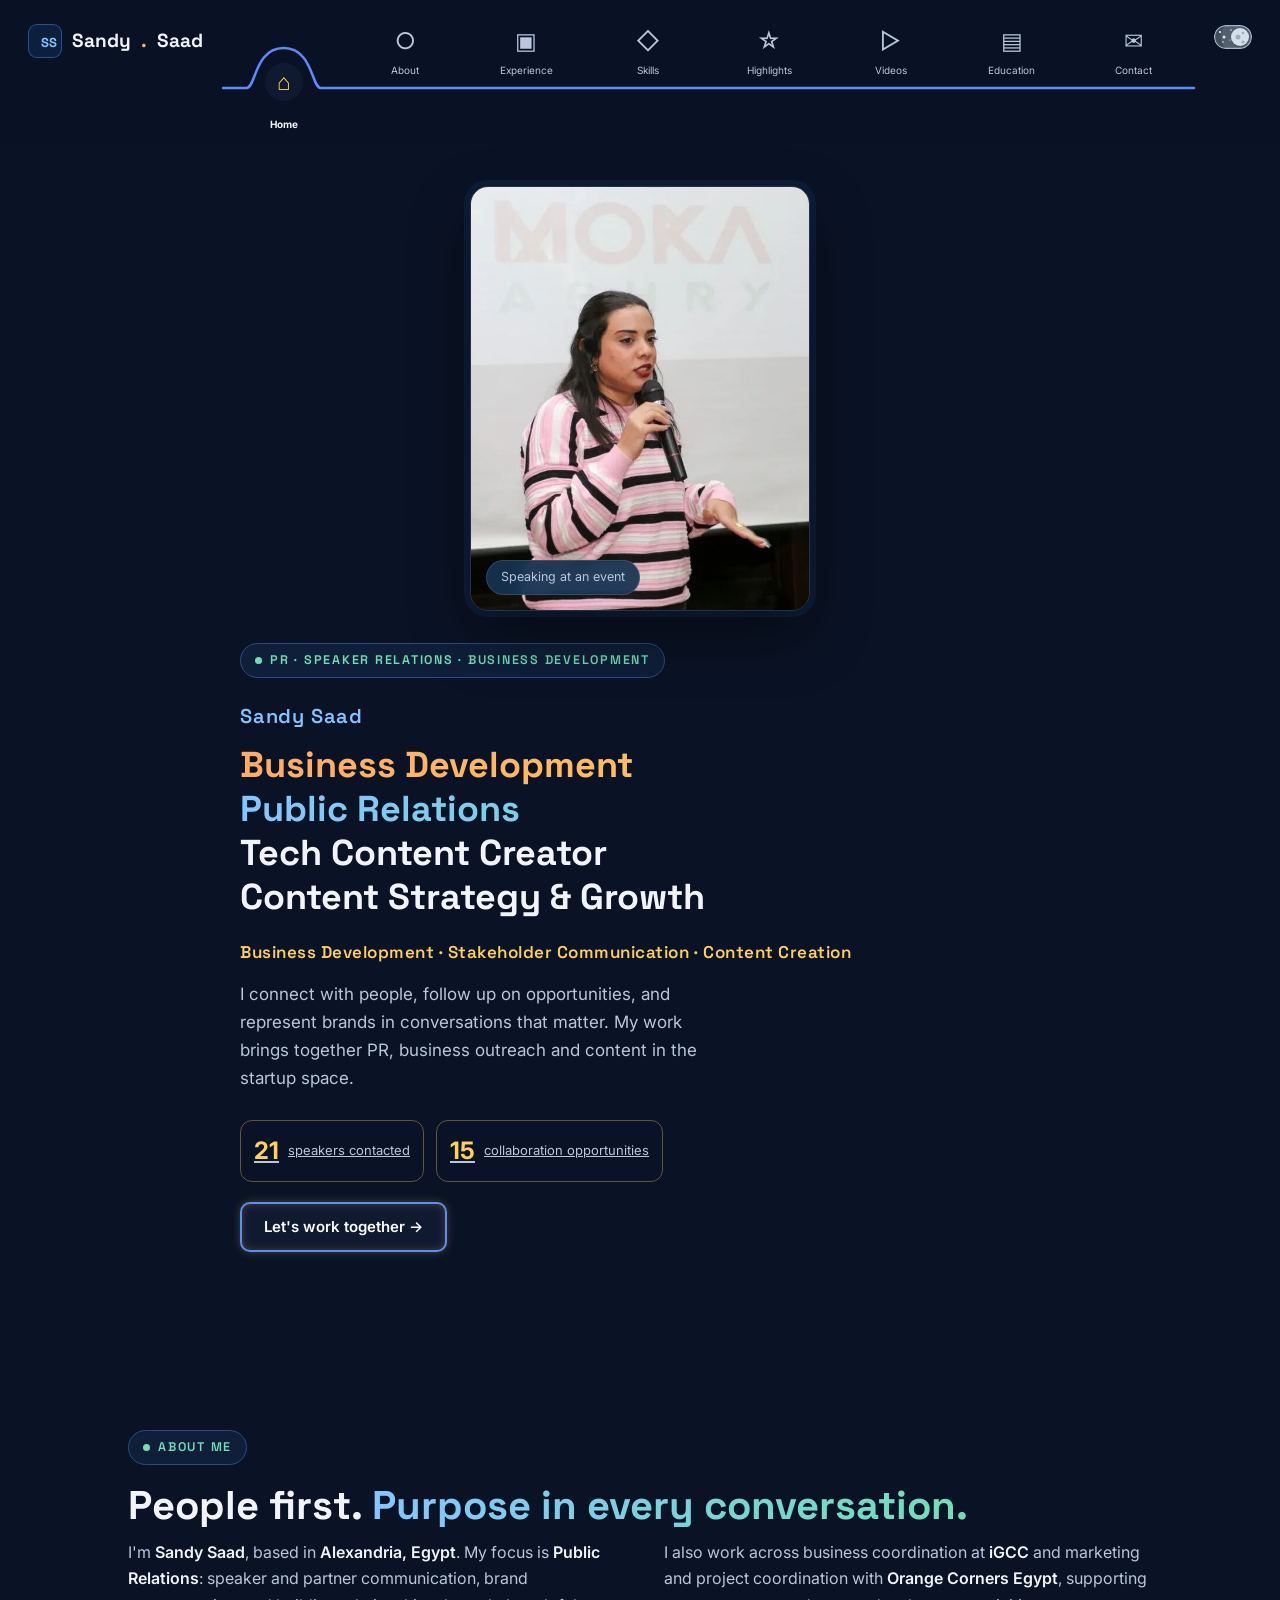
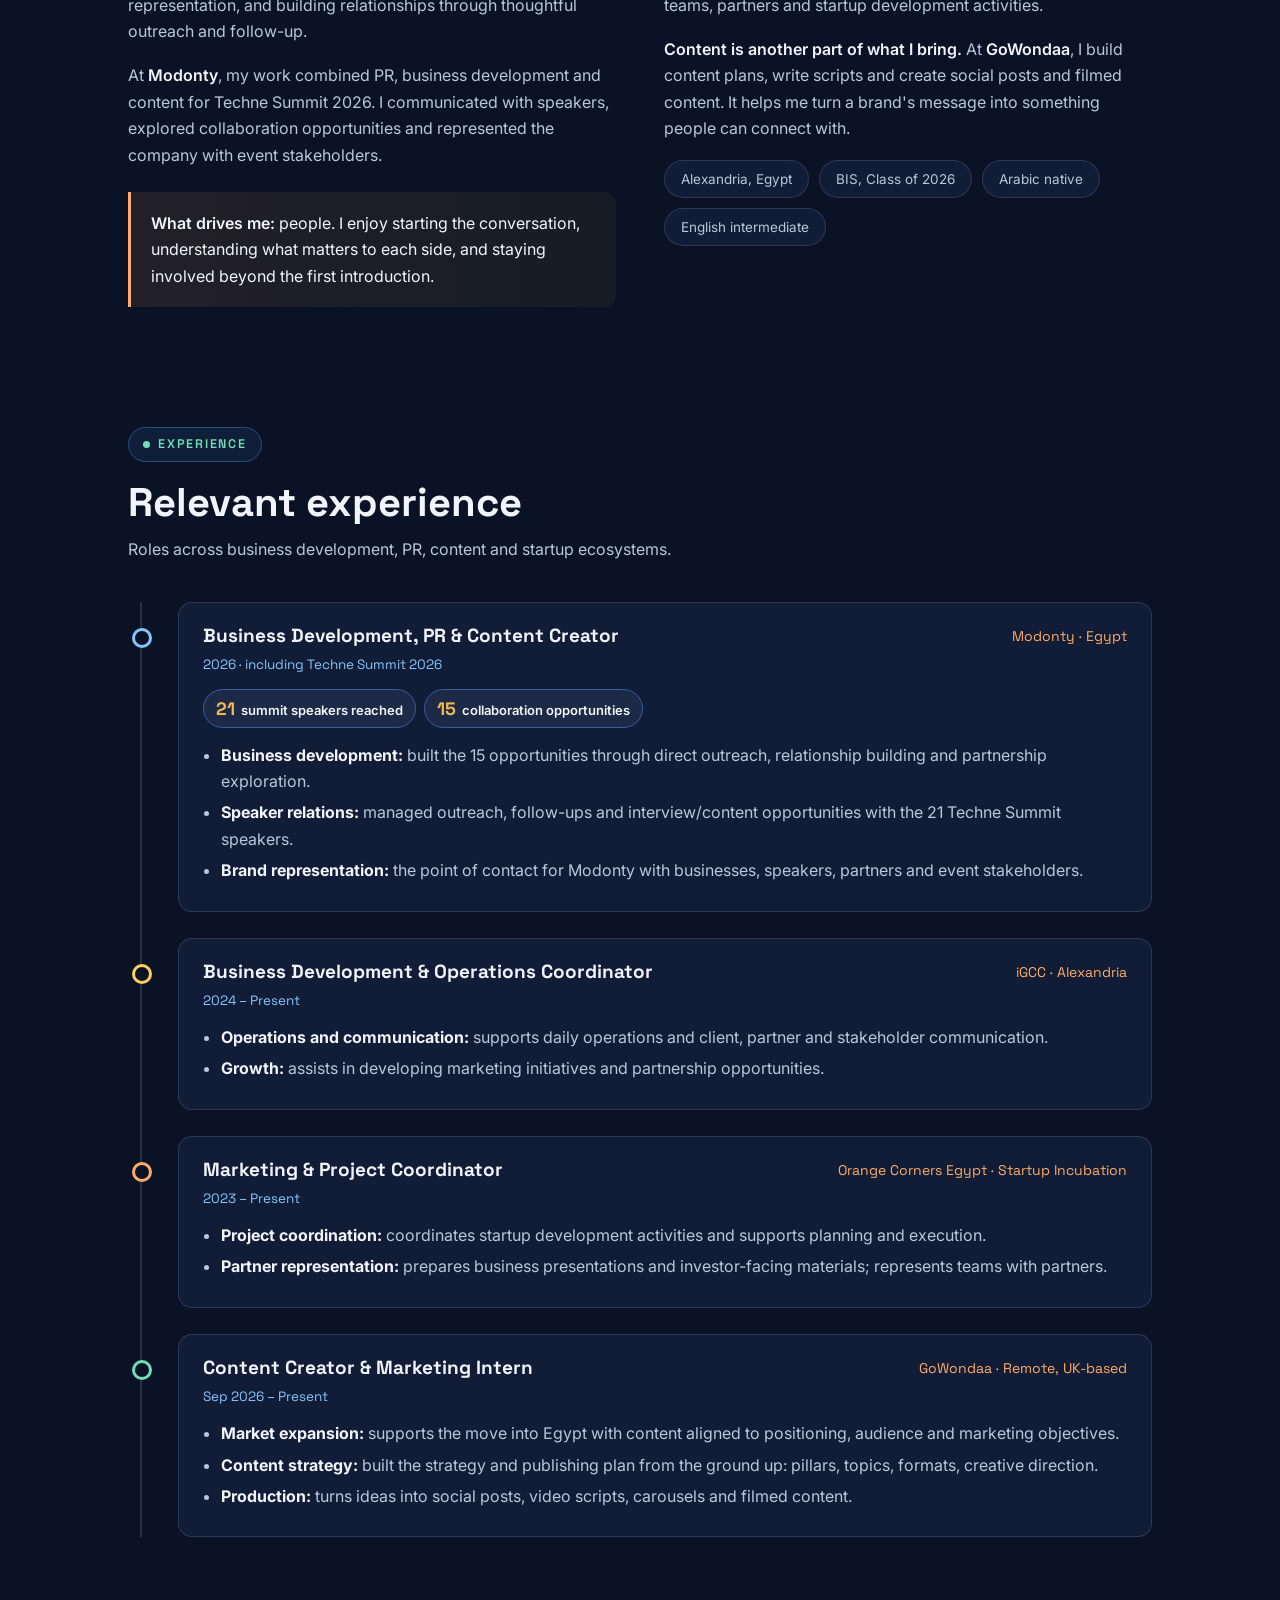
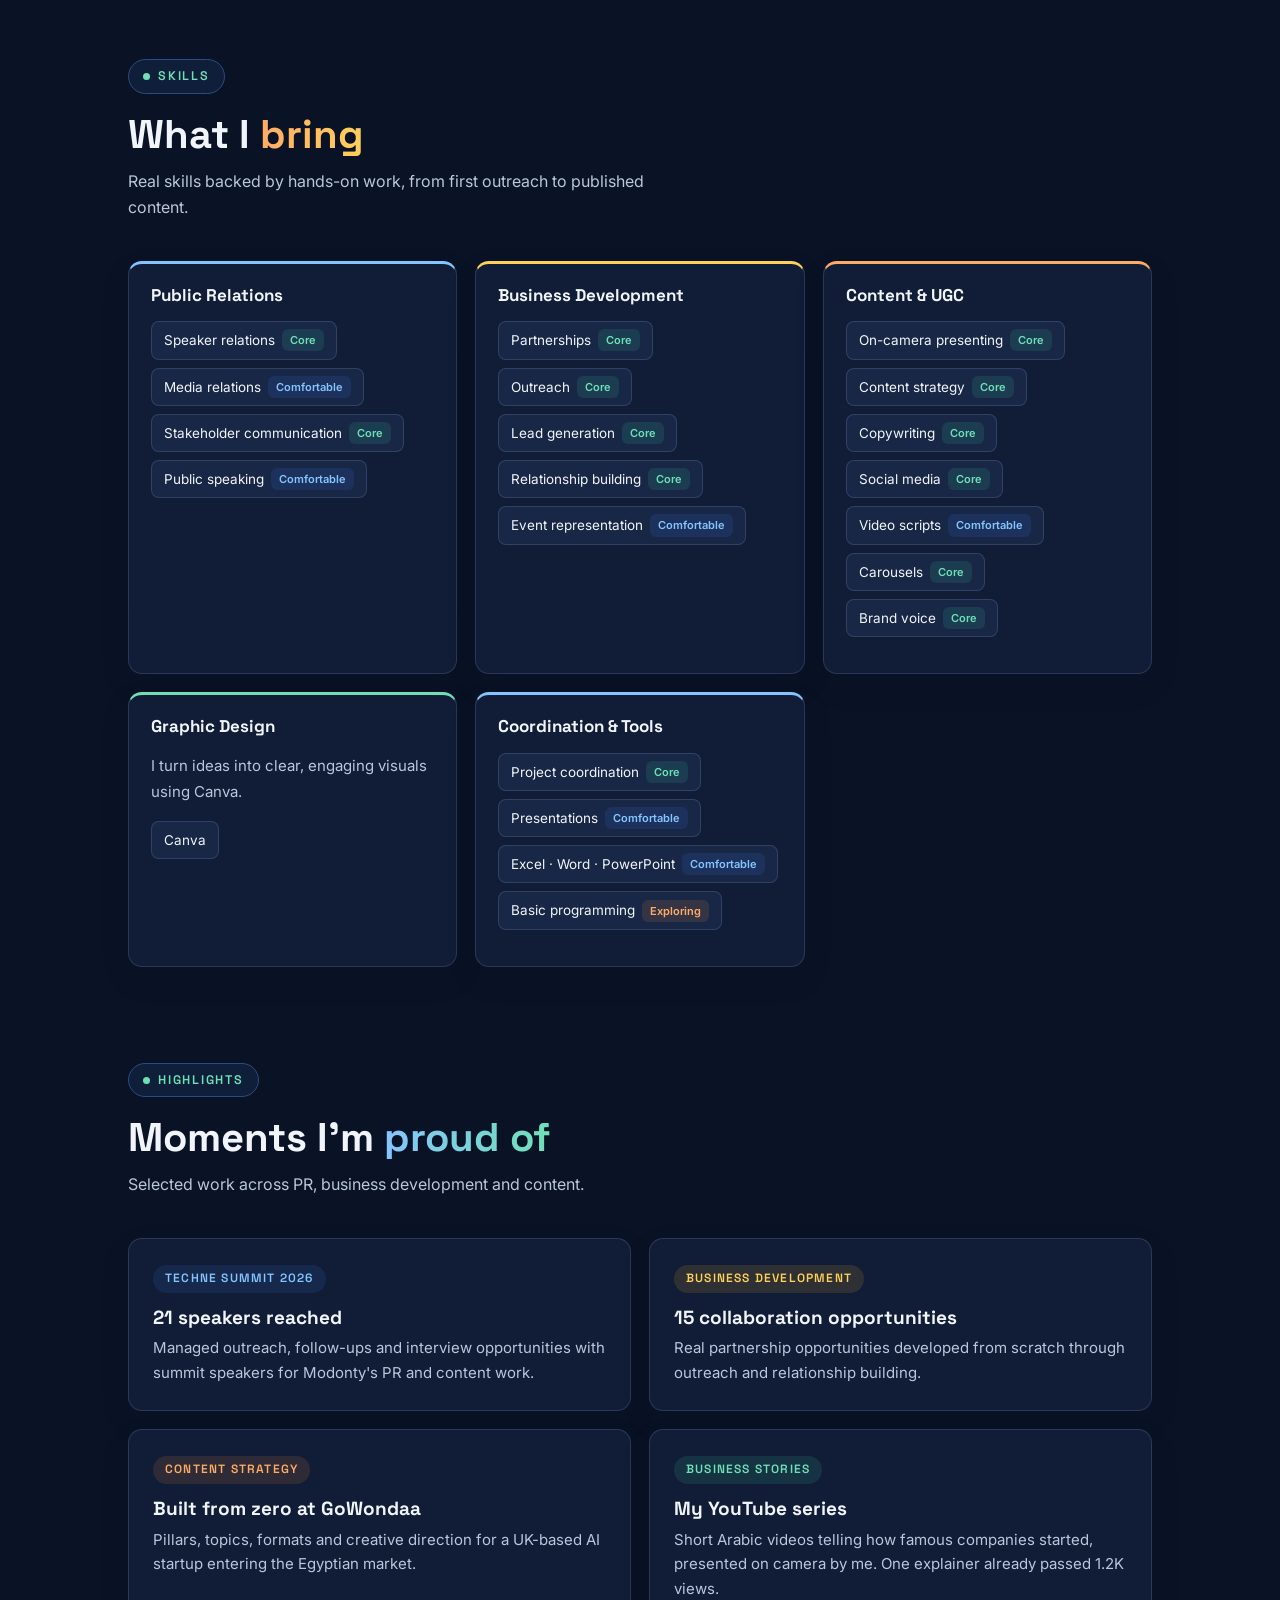
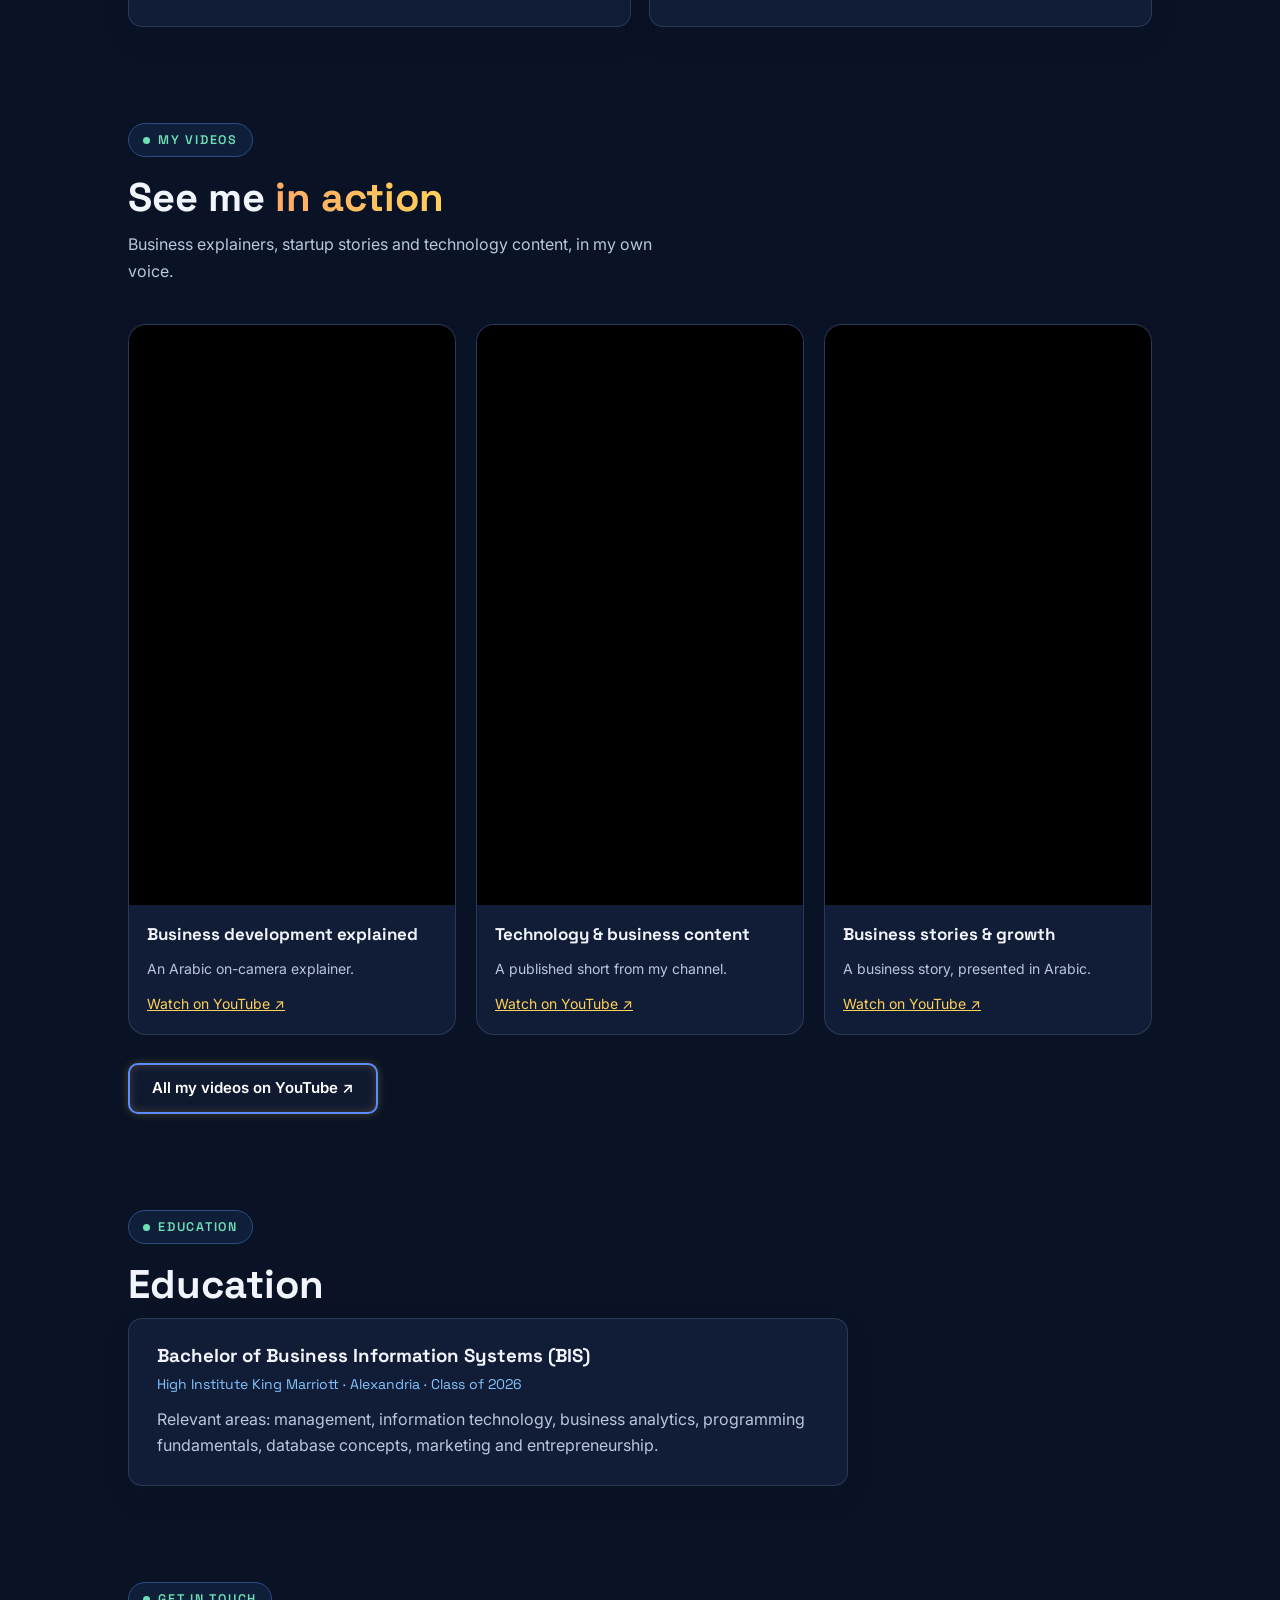
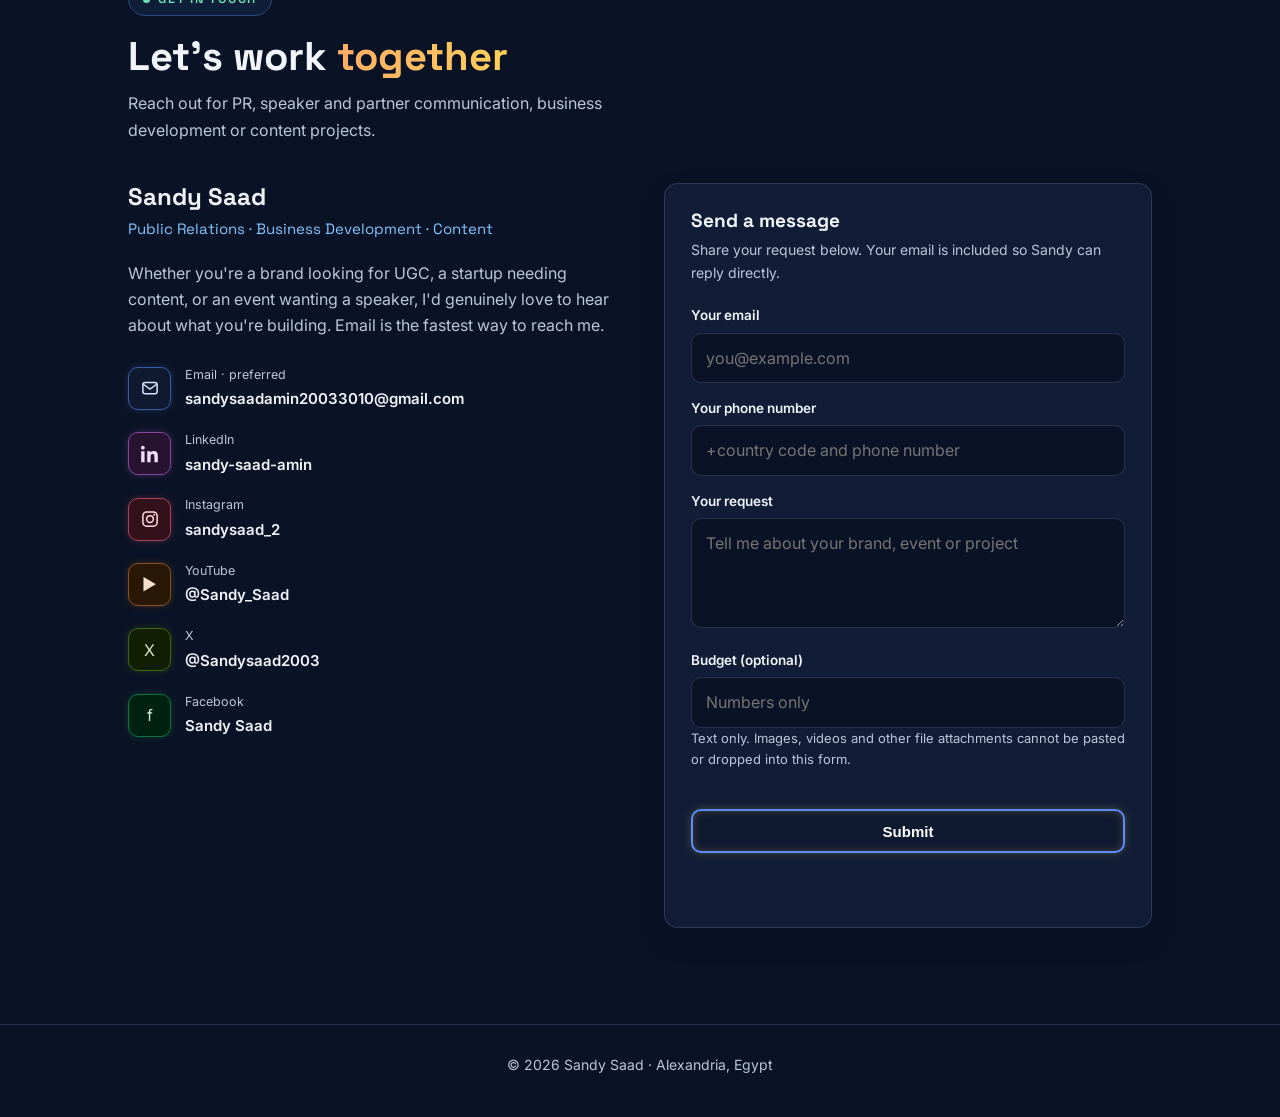
==== commit 1b5782bb: "Preview: merge PR and BD into Experience entries, highlight key work Updated experience section with" ====
--- a/preview/index.html
+++ b/preview/index.html
@@ -382,7 +382,7 @@
 body:not(.day) .neon-ico{background:#0f1a31!important;color:#d6e4ff!important;border-color:#3b5ba0;box-shadow:0 0 6px #3b5ba066}
 body:not(.day) .pill{background:#0f1f3a;border-color:#2e4a80}
 body:not(.day) .drawer-link:focus-visible,body:not(.day) .drawer-close:focus-visible,body:not(.day) .menu-toggle:focus-visible{outline-color:#8fb0ff}
-.exp-sub{margin-top:64px;scroll-margin-top:160px}.exp-sub .section-title{font-size:clamp(24px,3.2vw,32px)}
+.t-item{scroll-margin-top:160px}.chips{display:flex;flex-wrap:wrap;gap:8px;margin:0 0 14px}.chip-stat{font:600 13px Inter,sans-serif;padding:7px 12px;border-radius:999px;background:#fdf0d5;color:#7a3b0c;border:1px solid #f2c14e}.chip-stat strong{font:700 18px "Space Grotesk",sans-serif;color:#c2410c;margin-right:3px}body:not(.day) .chip-stat{background:#1d2a47;color:#f1f5fb;border-color:#3b5ba0}body:not(.day) .chip-stat strong{color:#f2b84b}.t-card li strong{color:var(--text)}
 /* Feedback round: desktop row, contact-only links, clearly light theme */
 @media(min-width:901px){.menu-toggle{display:none}}
 body.day{--bg:#fffdf8;--panel:#ffffff;--panel-2:#f6f1e4;--text:#1f2937;--text-2:#4b5563;--line:#e3dccb;--blue:#1d4ed8;--yellow:#946200;--orange:#c2410c;--green:#15803d}
@@ -440,14 +440,15 @@
 <h2 class="section-title">Relevant experience</h2>
 <p class="section-sub">Roles across business development, PR, content and startup ecosystems.</p>
 <div class="timeline">
-<div class="t-item">
+<div class="t-item" id="pr-work">
 <div class="t-card">
 <div class="row"><h3>Business Development, PR &amp; Content Creator</h3><span class="where">Modonty · Egypt</span></div>
 <p class="when">2026 · including Techne Summit 2026</p>
+<div class="chips"><span class="chip-stat"><strong>21</strong> summit speakers reached</span><span class="chip-stat"><strong>15</strong> collaboration opportunities</span></div>
 <ul>
-<li>Developed 15 real business collaboration opportunities through outreach and relationship building.</li>
-<li>Reached and communicated with 21 Techne Summit speakers, managing follow-ups and interview opportunities.</li>
-<li>Represented Modonty with businesses, speakers, partners and event stakeholders.</li>
+<li><strong>Business development:</strong> built the 15 opportunities through direct outreach, relationship building and partnership exploration.</li>
+<li><strong>Speaker relations:</strong> managed outreach, follow-ups and interview/content opportunities with the 21 Techne Summit speakers.</li>
+<li><strong>Brand representation:</strong> the point of contact for Modonty with businesses, speakers, partners and event stakeholders.</li>
 </ul>
 </div>
 </div>
@@ -456,8 +457,8 @@
 <div class="row"><h3>Business Development &amp; Operations Coordinator</h3><span class="where">iGCC · Alexandria</span></div>
 <p class="when">2024 – Present</p>
 <ul>
-<li>Supports daily operations and client, partner and stakeholder communication.</li>
-<li>Assists in developing marketing initiatives and partnership opportunities.</li>
+<li><strong>Operations and communication:</strong> supports daily operations and client, partner and stakeholder communication.</li>
+<li><strong>Growth:</strong> assists in developing marketing initiatives and partnership opportunities.</li>
 </ul>
 </div>
 </div>
@@ -466,8 +467,8 @@
 <div class="row"><h3>Marketing &amp; Project Coordinator</h3><span class="where">Orange Corners Egypt · Startup Incubation</span></div>
 <p class="when">2023 – Present</p>
 <ul>
-<li>Coordinates startup development activities and supports project planning and execution.</li>
-<li>Prepares business presentations and investor-facing materials; represents teams with partners.</li>
+<li><strong>Project coordination:</strong> coordinates startup development activities and supports planning and execution.</li>
+<li><strong>Partner representation:</strong> prepares business presentations and investor-facing materials; represents teams with partners.</li>
 </ul>
 </div>
 </div>
@@ -476,22 +477,11 @@
 <div class="row"><h3>Content Creator &amp; Marketing Intern</h3><span class="where">GoWondaa · Remote, UK-based</span></div>
 <p class="when">Sep 2026 – Present</p>
 <ul>
-<li>Supports market expansion into Egypt with content aligned to positioning, audience and marketing objectives.</li>
-<li>Built the content strategy and publishing plan from the ground up: pillars, topics, formats, creative direction.</li>
-<li>Turns ideas into social posts, video scripts, carousels and filmed content, from strategy to execution.</li>
+<li><strong>Market expansion:</strong> supports the move into Egypt with content aligned to positioning, audience and marketing objectives.</li>
+<li><strong>Content strategy:</strong> built the strategy and publishing plan from the ground up: pillars, topics, formats, creative direction.</li>
+<li><strong>Production:</strong> turns ideas into social posts, video scripts, carousels and filmed content.</li>
 </ul>
 </div>
-</div>
-</div>
-<div class="exp-sub" id="pr-work">
-<span class="pill"><span class="dot"></span>PR &amp; business development in practice</span>
-<h3 class="section-title">The work <span class="grad-warm">behind the title</span></h3>
-<p class="section-sub">Outreach, follow-ups and representation, with people at the centre.</p>
-<div class="hl-grid">
-<div class="hl-card"><span class="tagline">Modonty · Techne Summit 2026</span><h3>Speaker relations</h3><p>Reached and communicated with 21 summit speakers. Managed outreach, follow-ups and interview/content opportunities on behalf of Modonty.</p></div>
-<div class="hl-card"><span class="tagline">Modonty · Business development</span><h3>15 collaboration opportunities</h3><p>Developed 15 business collaboration opportunities through direct outreach, relationship building and partnership exploration.</p></div>
-<div class="hl-card"><span class="tagline">Modonty · Event representation</span><h3>A point of contact for the brand</h3><p>Represented the company with businesses, speakers, partners and event stakeholders, connecting PR conversations with business and content opportunities.</p></div>
-<div class="hl-card"><span class="tagline">iGCC · Orange Corners Egypt</span><h3>Keeping people and projects connected</h3><p>Client and partner communication, stakeholder coordination and marketing support at iGCC. Project-team representation and partner engagements at Orange Corners Egypt.</p></div>
 </div>
 </div>
 </section>
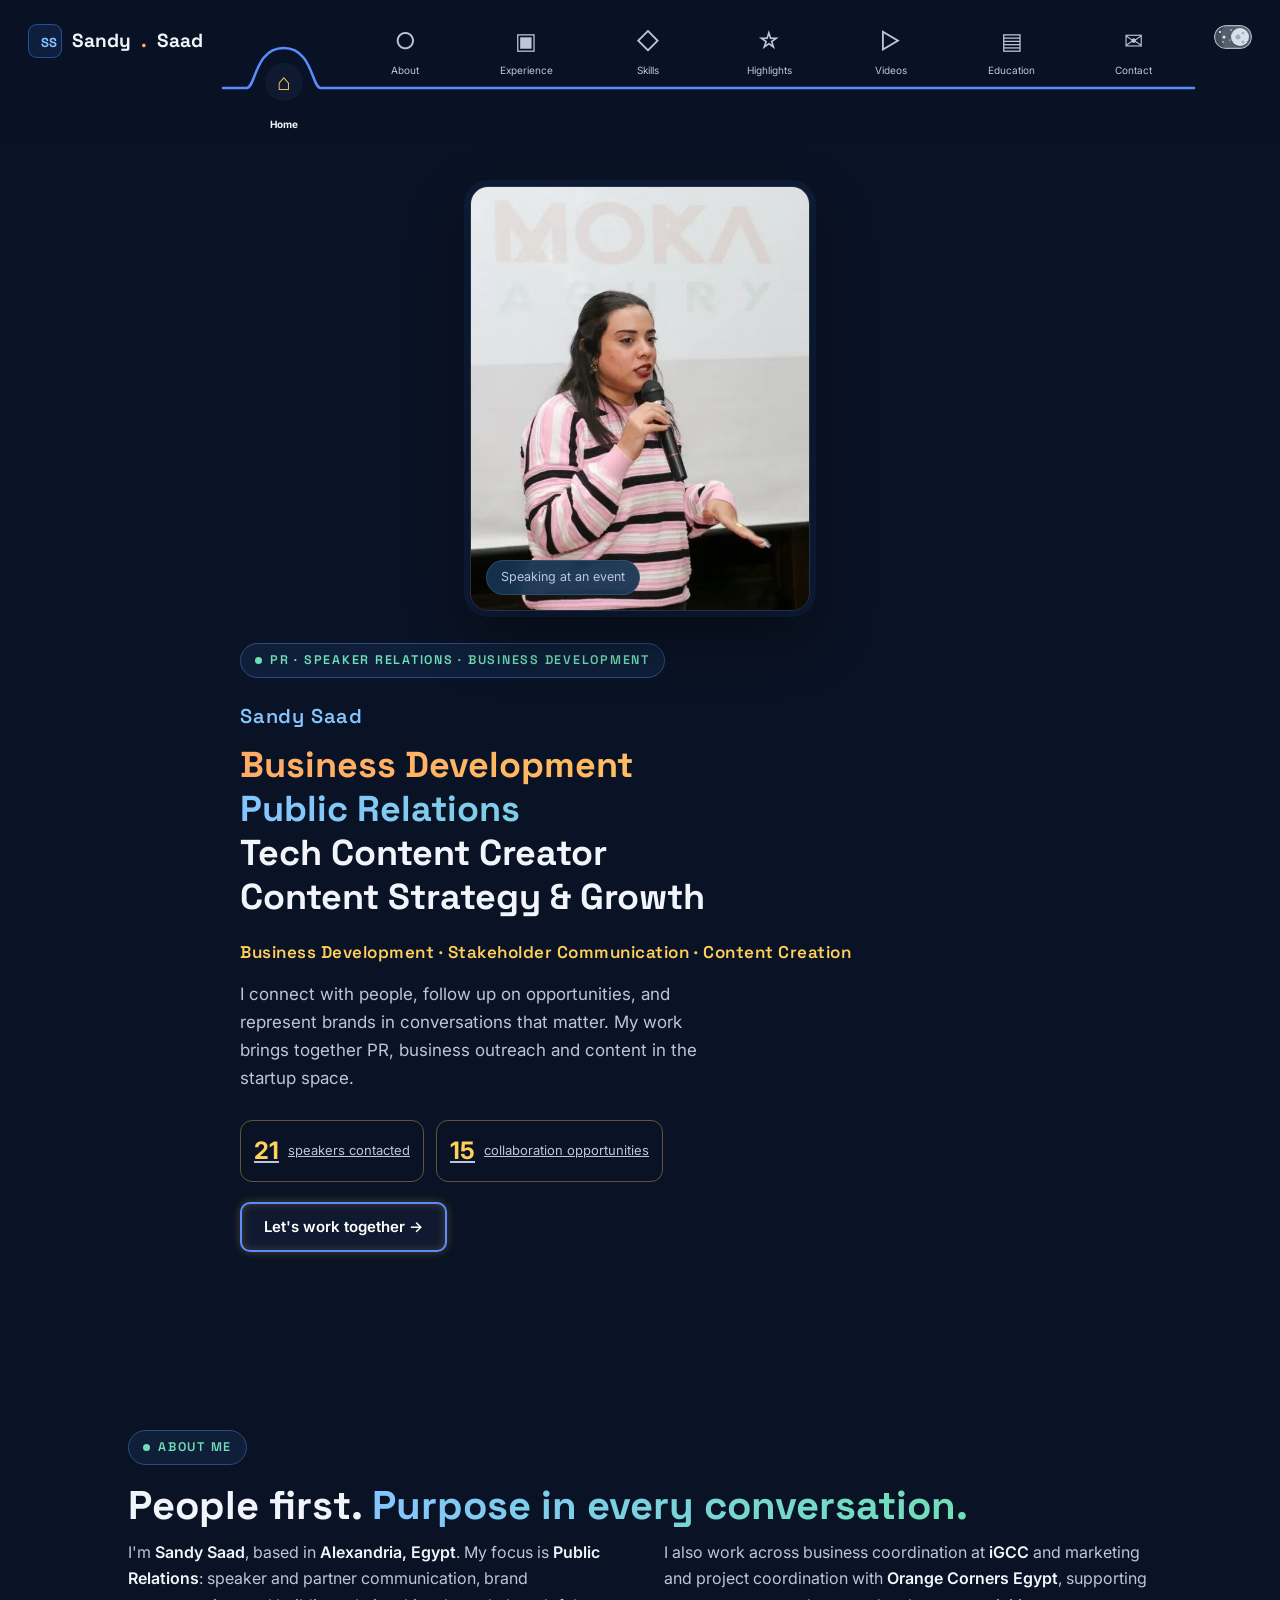
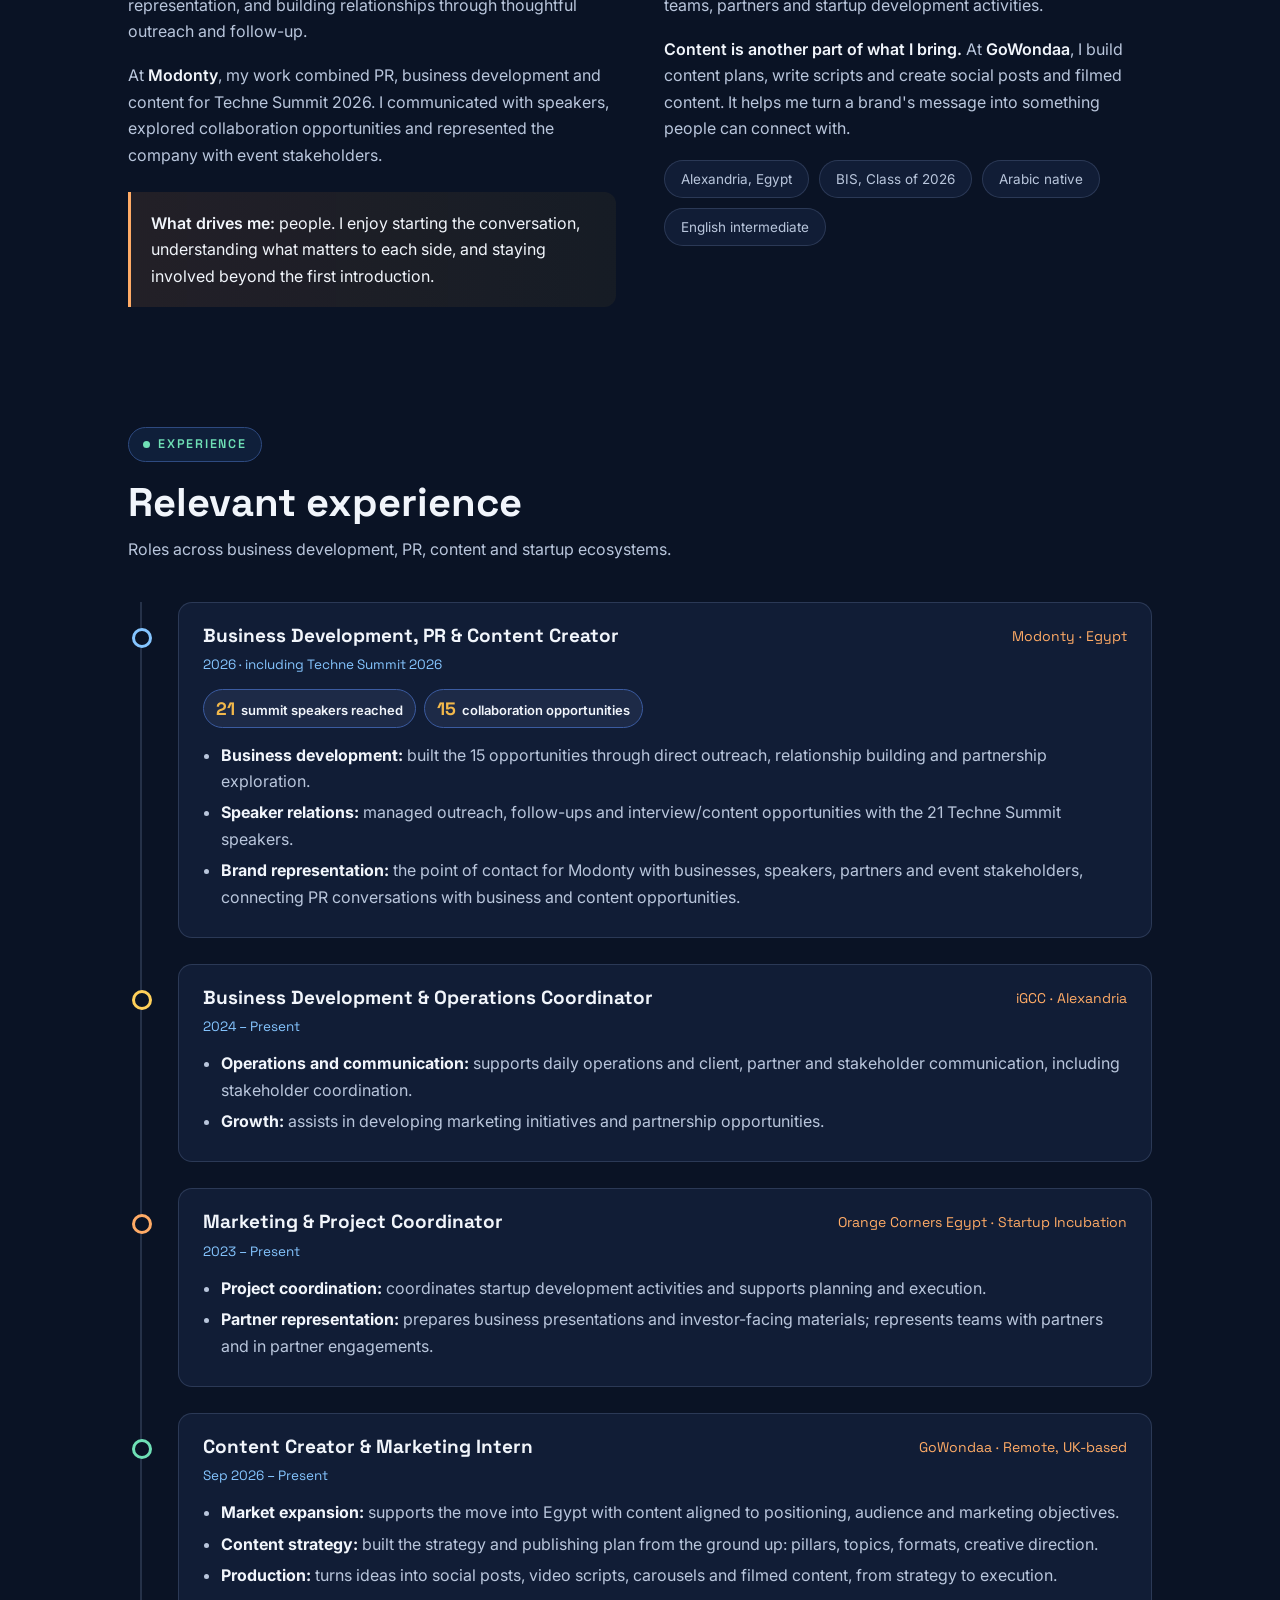
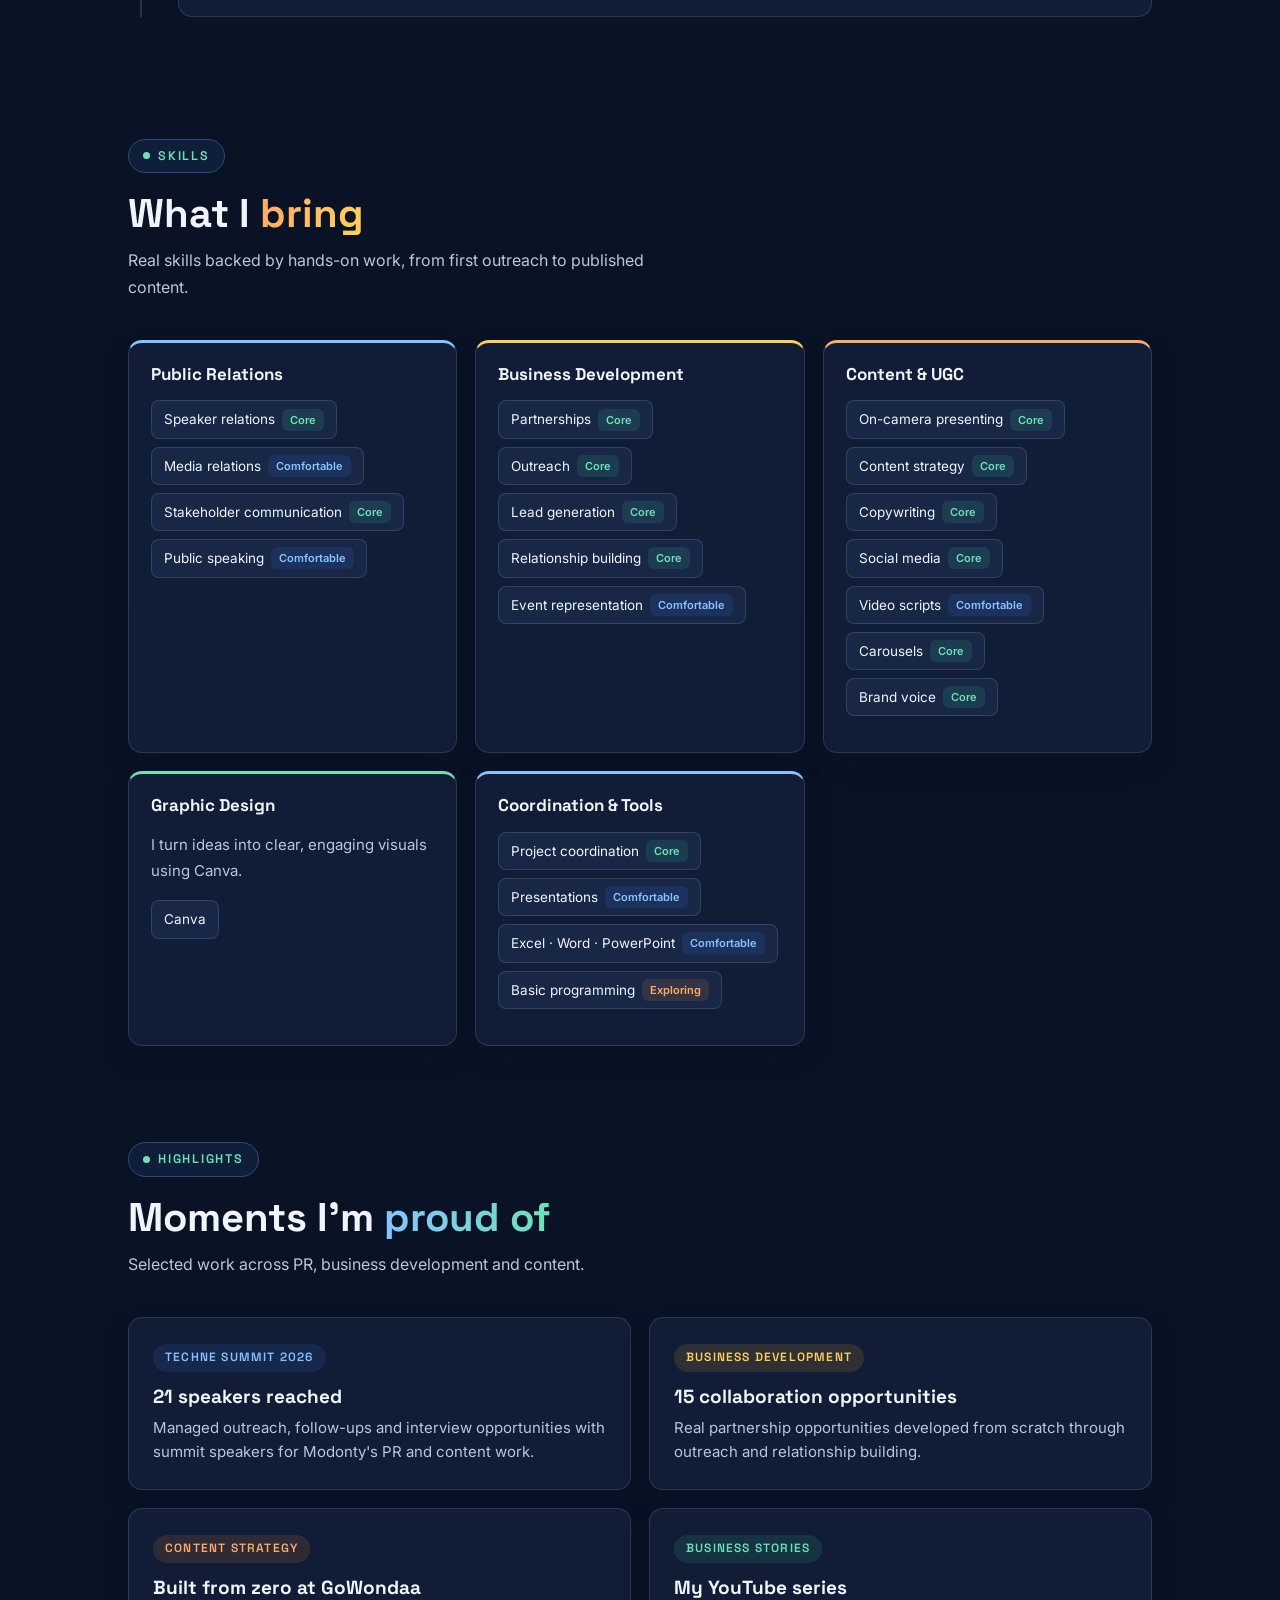
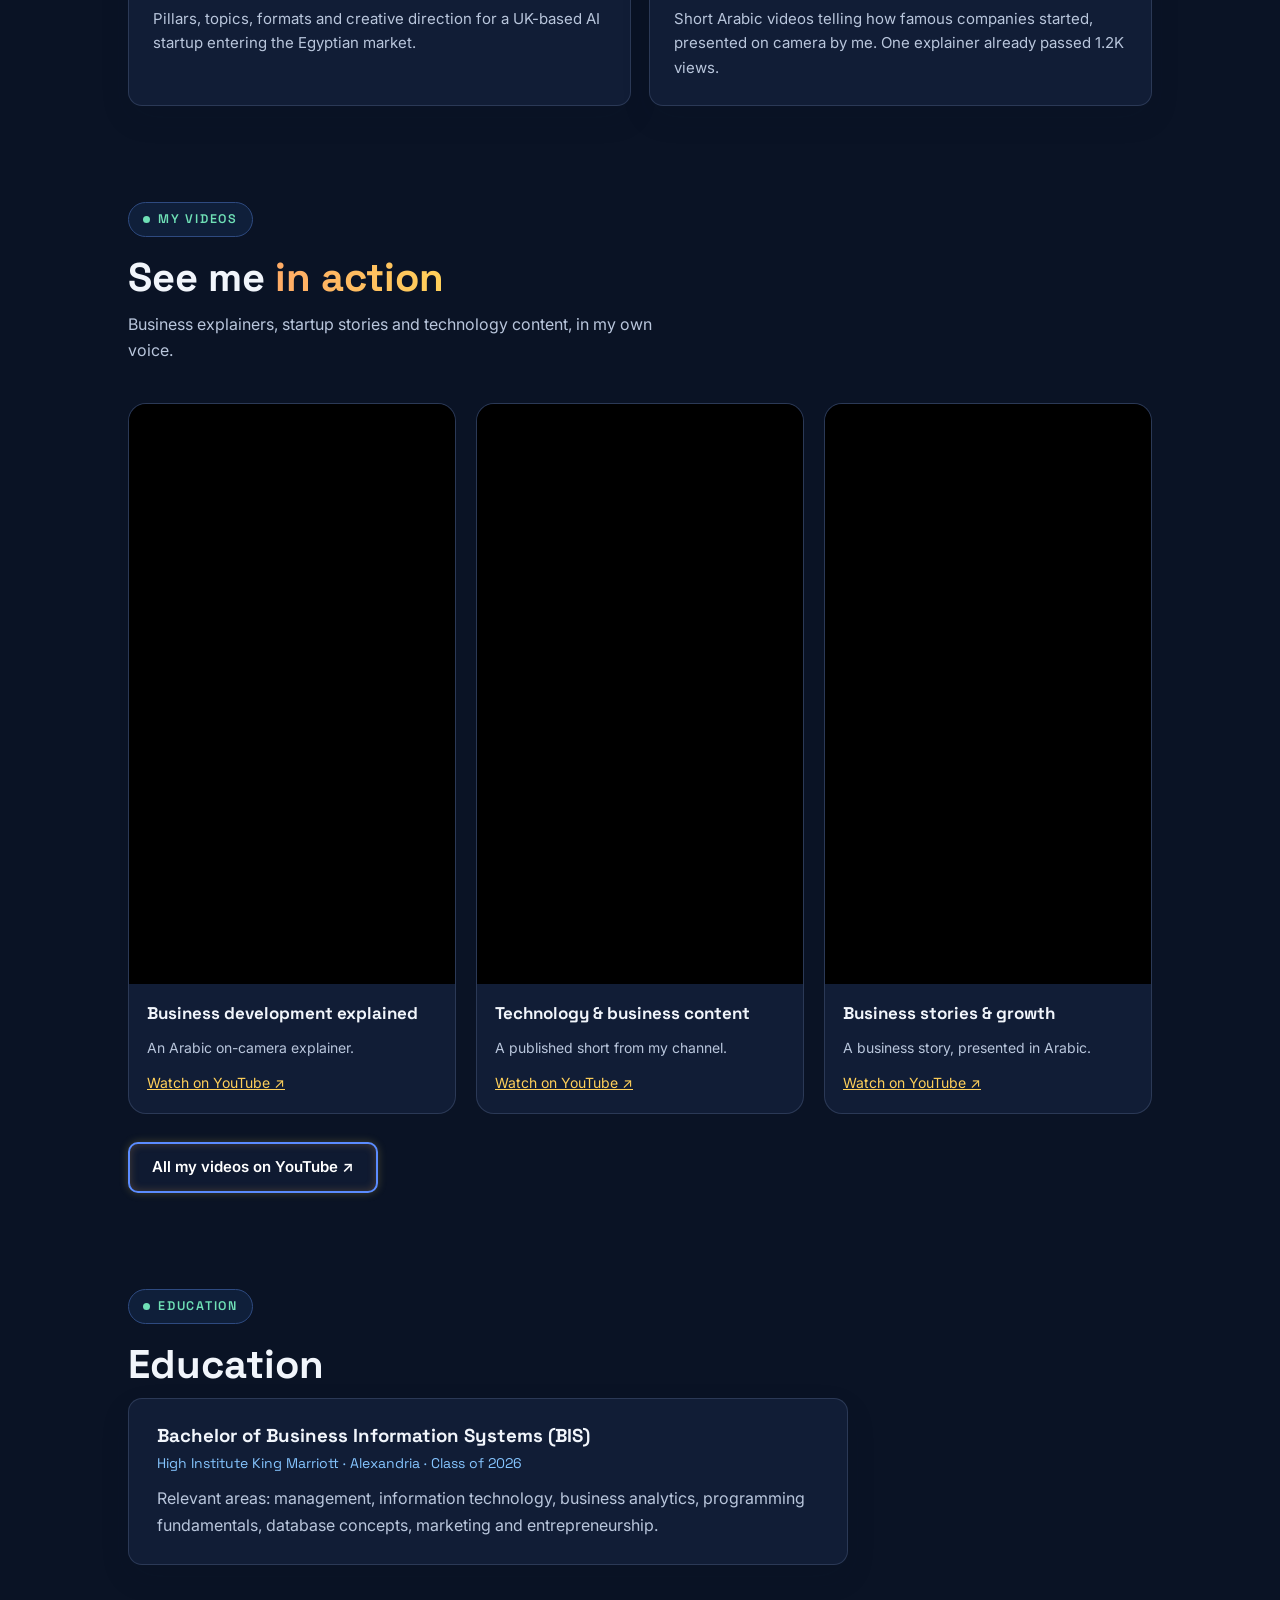
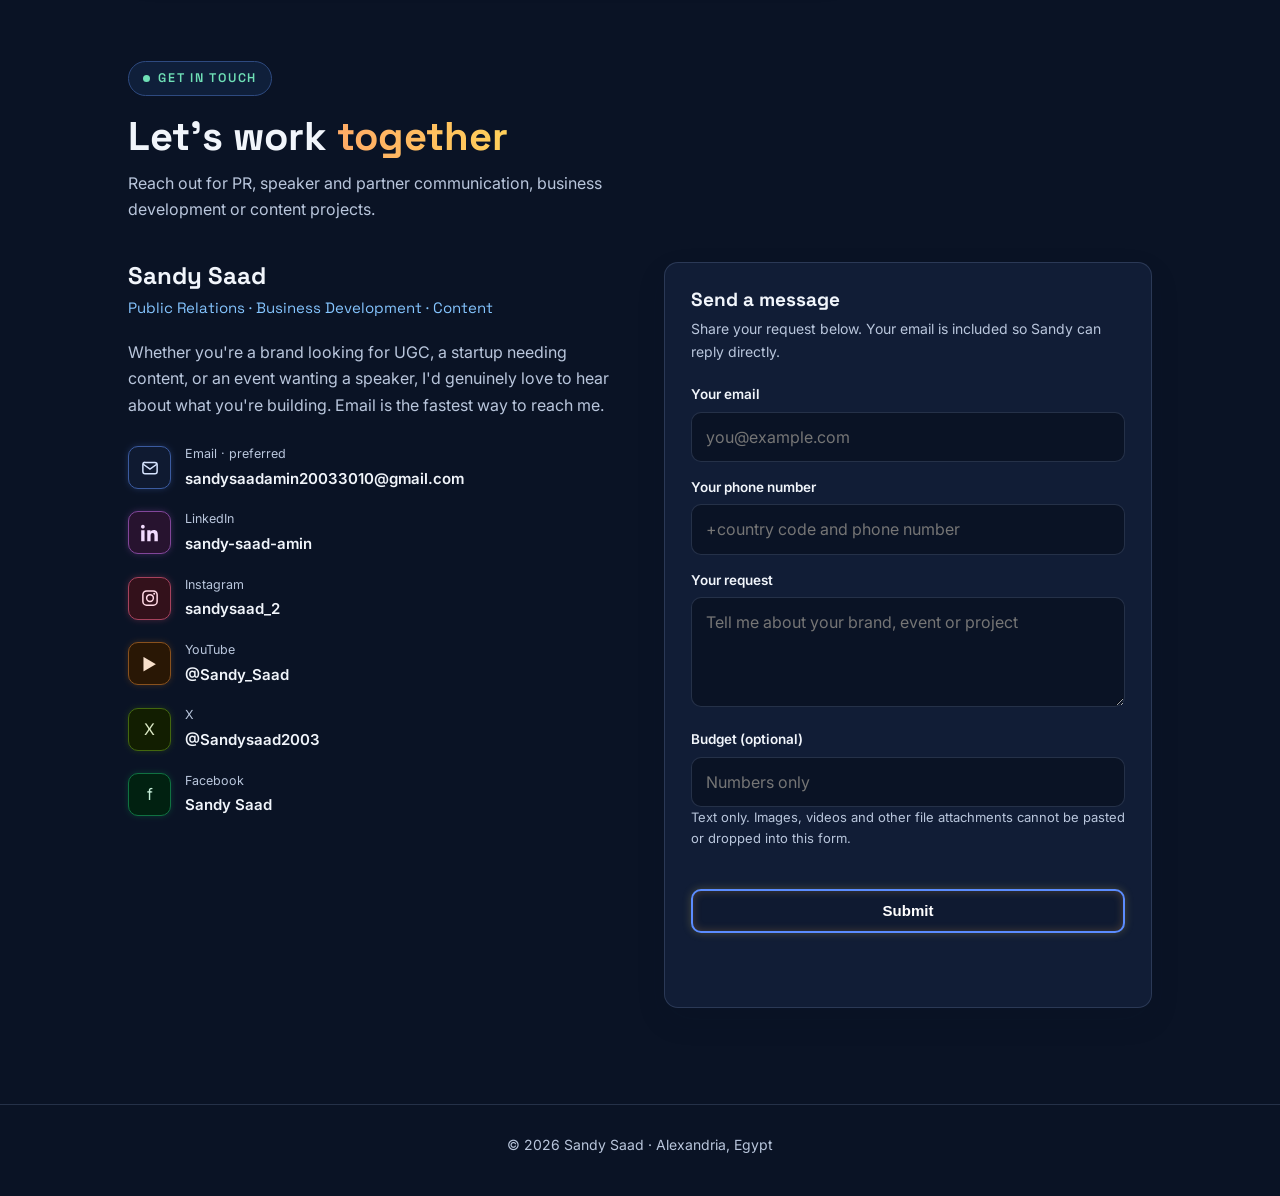
==== commit 10dda9b0: "Preview: restore small phrases dropped in merge" ====
--- a/preview/index.html
+++ b/preview/index.html
@@ -448,7 +448,7 @@
 <ul>
 <li><strong>Business development:</strong> built the 15 opportunities through direct outreach, relationship building and partnership exploration.</li>
 <li><strong>Speaker relations:</strong> managed outreach, follow-ups and interview/content opportunities with the 21 Techne Summit speakers.</li>
-<li><strong>Brand representation:</strong> the point of contact for Modonty with businesses, speakers, partners and event stakeholders.</li>
+<li><strong>Brand representation:</strong> the point of contact for Modonty with businesses, speakers, partners and event stakeholders, connecting PR conversations with business and content opportunities.</li>
 </ul>
 </div>
 </div>
@@ -457,7 +457,7 @@
 <div class="row"><h3>Business Development &amp; Operations Coordinator</h3><span class="where">iGCC · Alexandria</span></div>
 <p class="when">2024 – Present</p>
 <ul>
-<li><strong>Operations and communication:</strong> supports daily operations and client, partner and stakeholder communication.</li>
+<li><strong>Operations and communication:</strong> supports daily operations and client, partner and stakeholder communication, including stakeholder coordination.</li>
 <li><strong>Growth:</strong> assists in developing marketing initiatives and partnership opportunities.</li>
 </ul>
 </div>
@@ -468,7 +468,7 @@
 <p class="when">2023 – Present</p>
 <ul>
 <li><strong>Project coordination:</strong> coordinates startup development activities and supports planning and execution.</li>
-<li><strong>Partner representation:</strong> prepares business presentations and investor-facing materials; represents teams with partners.</li>
+<li><strong>Partner representation:</strong> prepares business presentations and investor-facing materials; represents teams with partners and in partner engagements.</li>
 </ul>
 </div>
 </div>
@@ -479,7 +479,7 @@
 <ul>
 <li><strong>Market expansion:</strong> supports the move into Egypt with content aligned to positioning, audience and marketing objectives.</li>
 <li><strong>Content strategy:</strong> built the strategy and publishing plan from the ground up: pillars, topics, formats, creative direction.</li>
-<li><strong>Production:</strong> turns ideas into social posts, video scripts, carousels and filmed content.</li>
+<li><strong>Production:</strong> turns ideas into social posts, video scripts, carousels and filmed content, from strategy to execution.</li>
 </ul>
 </div>
 </div>
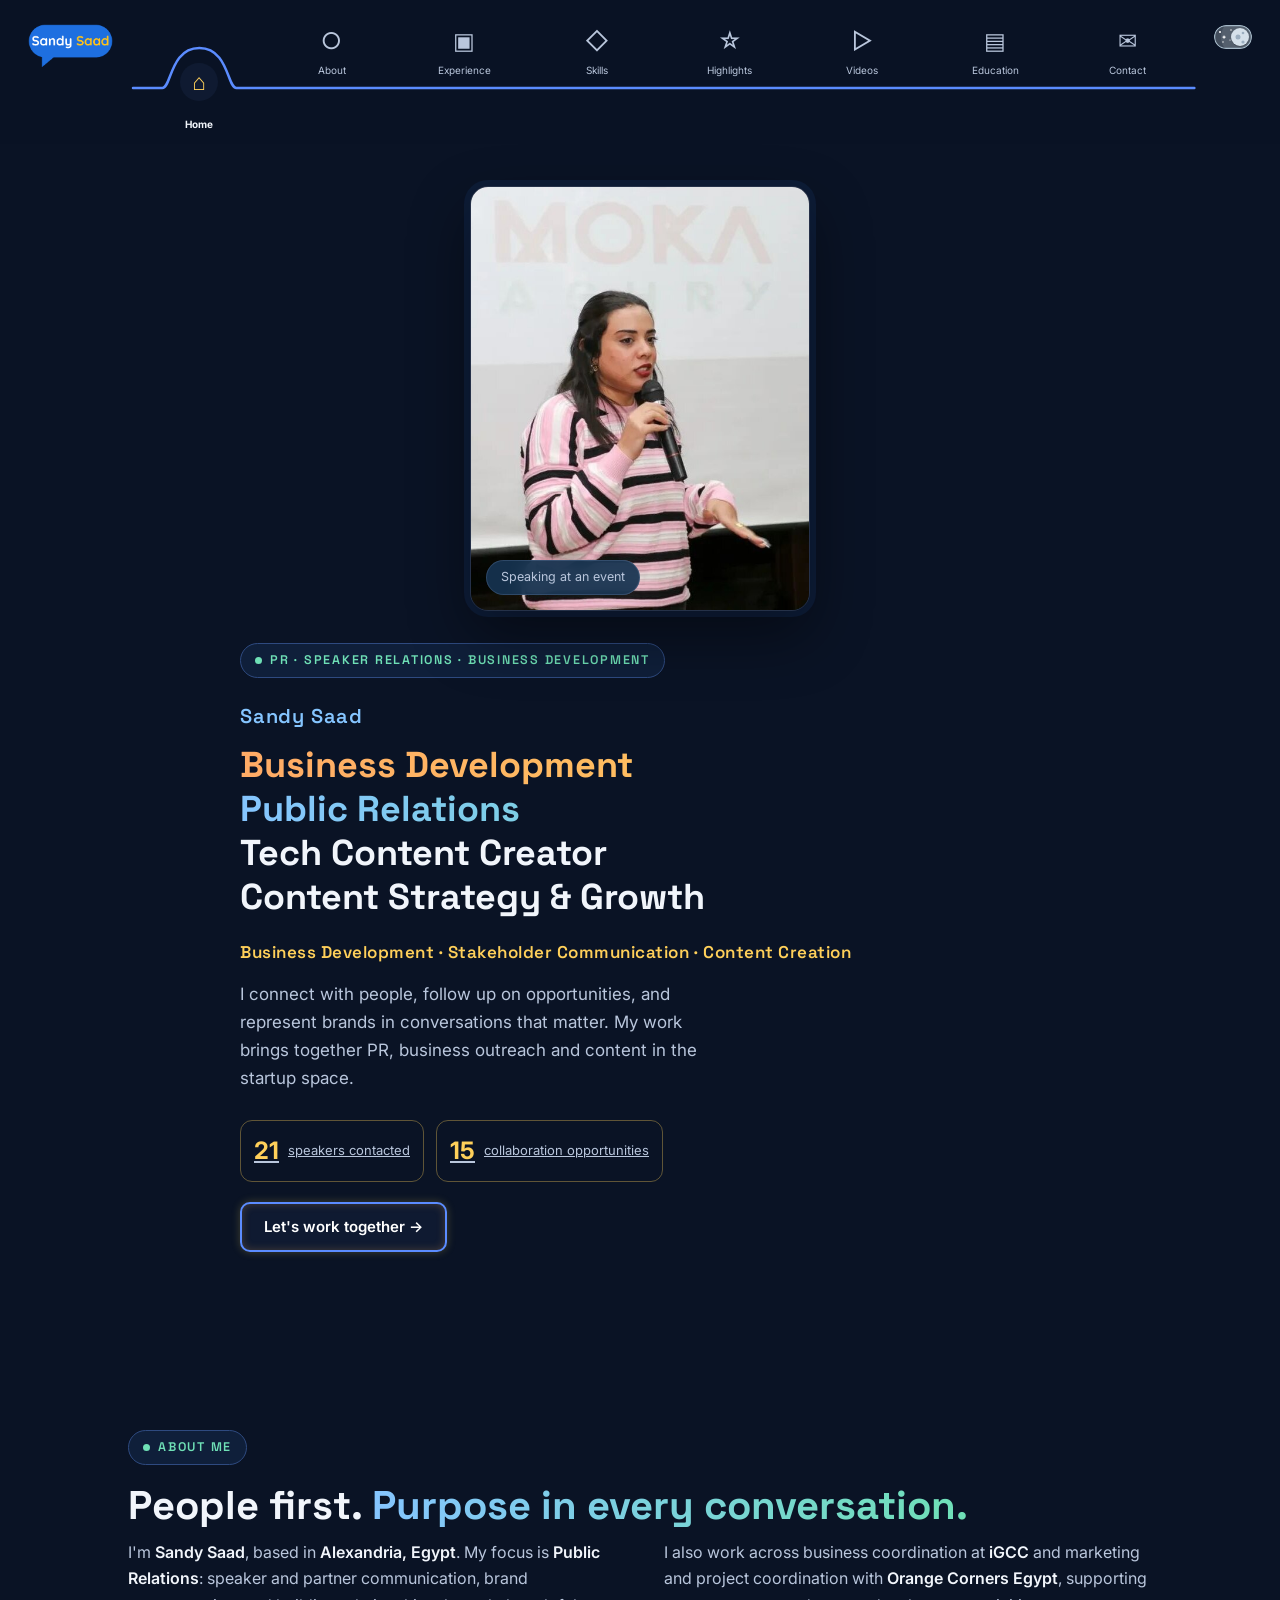
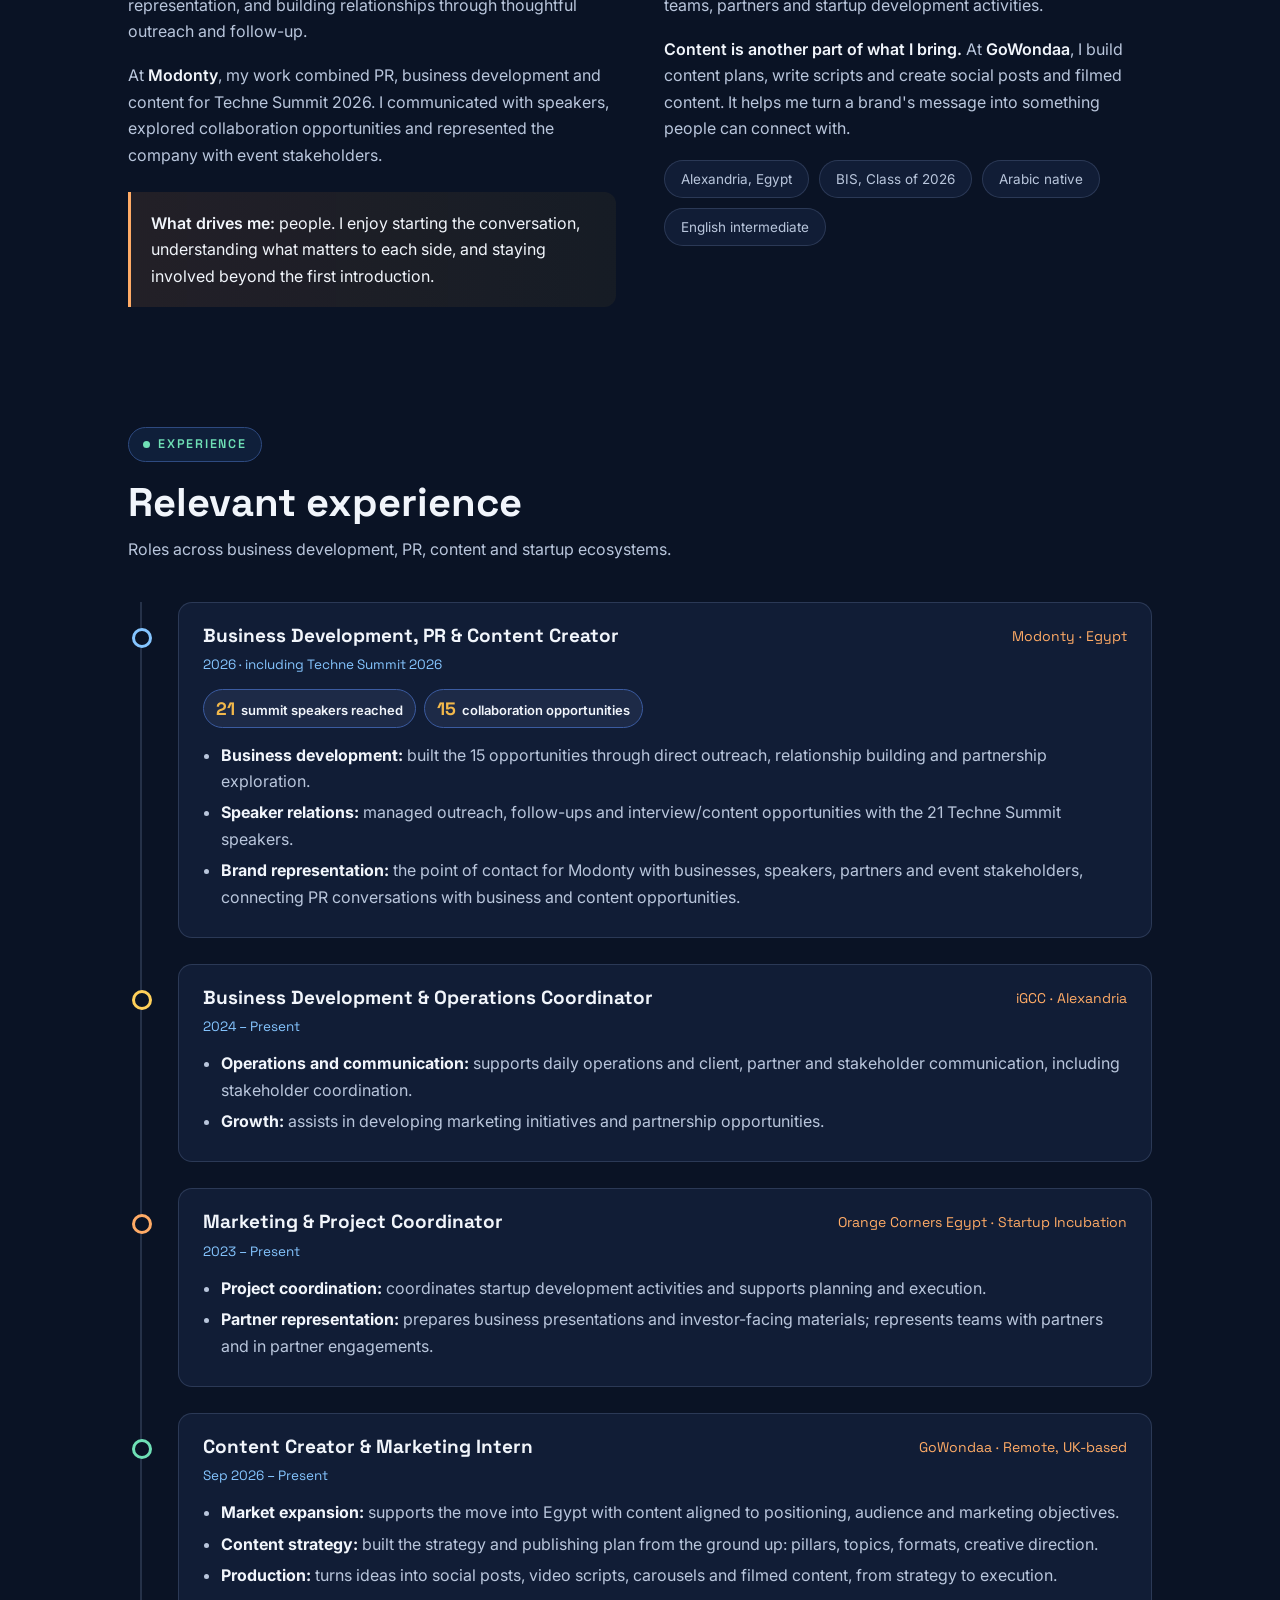
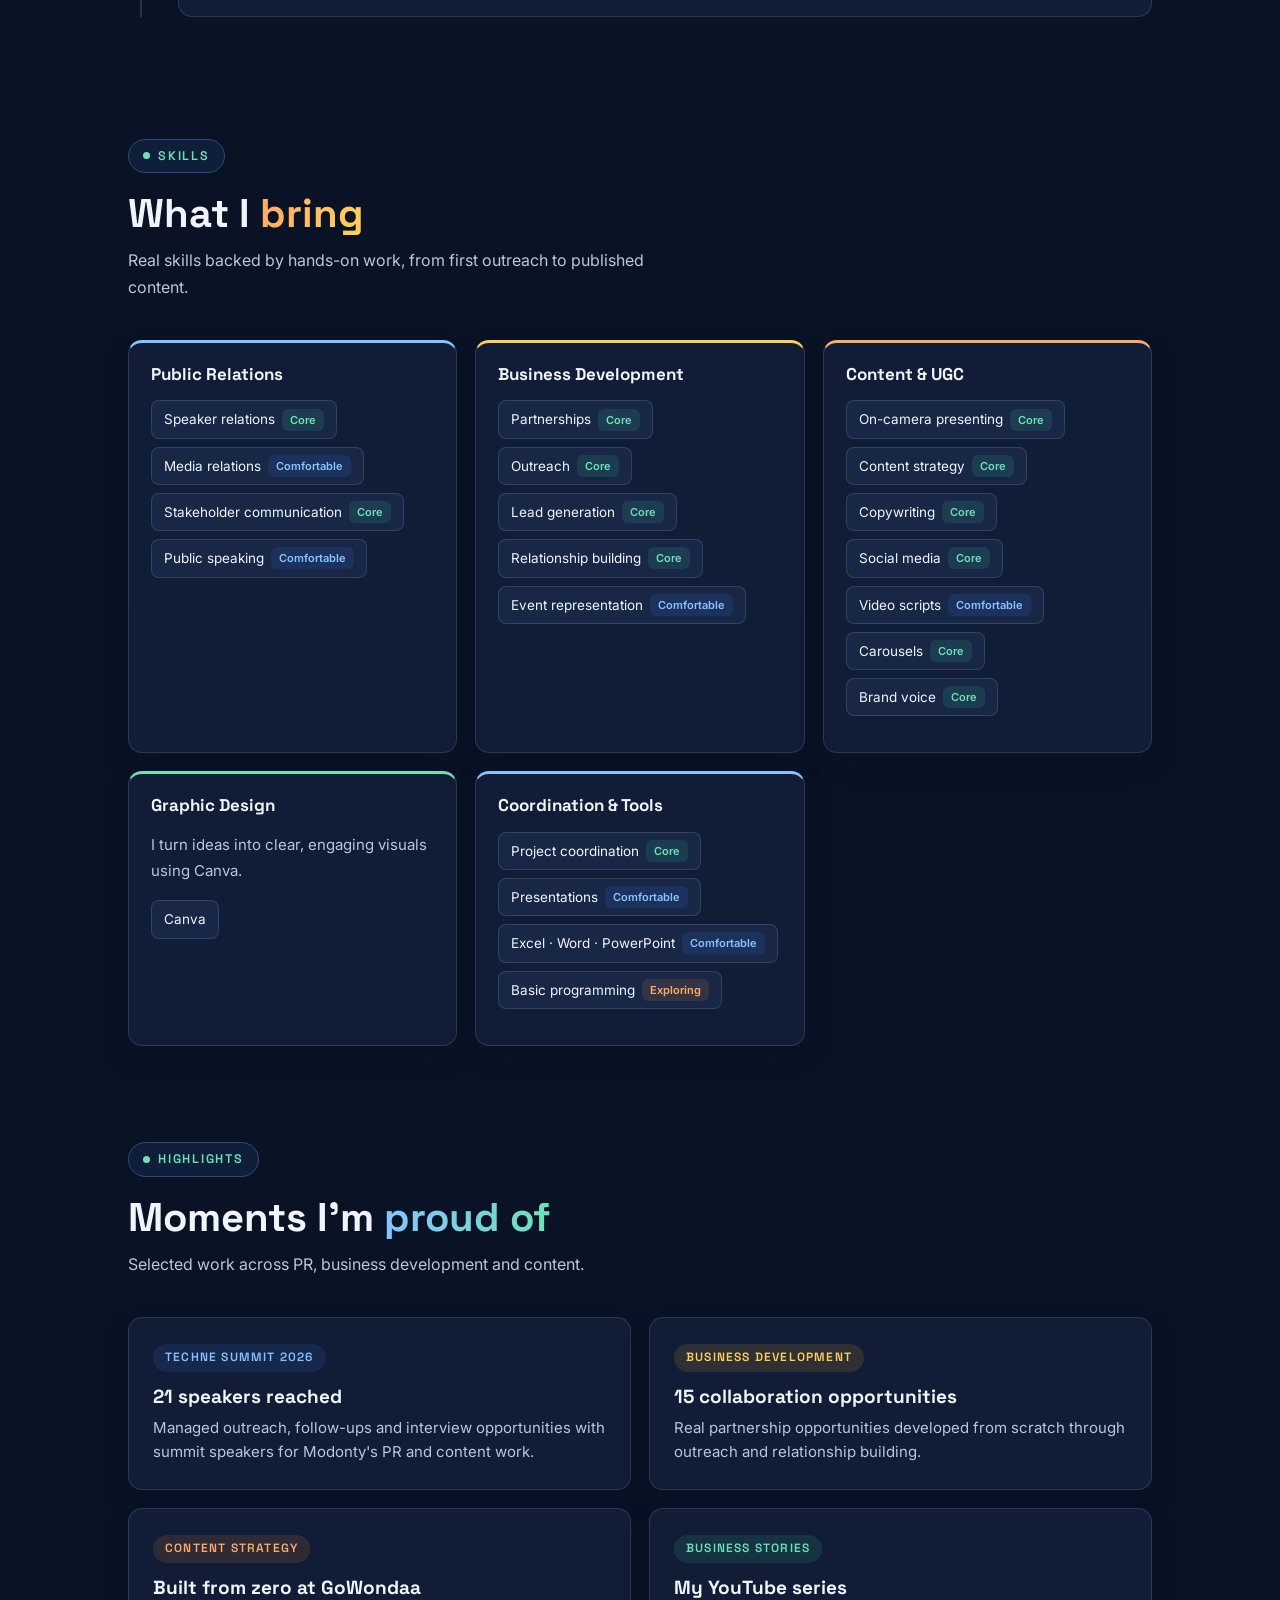
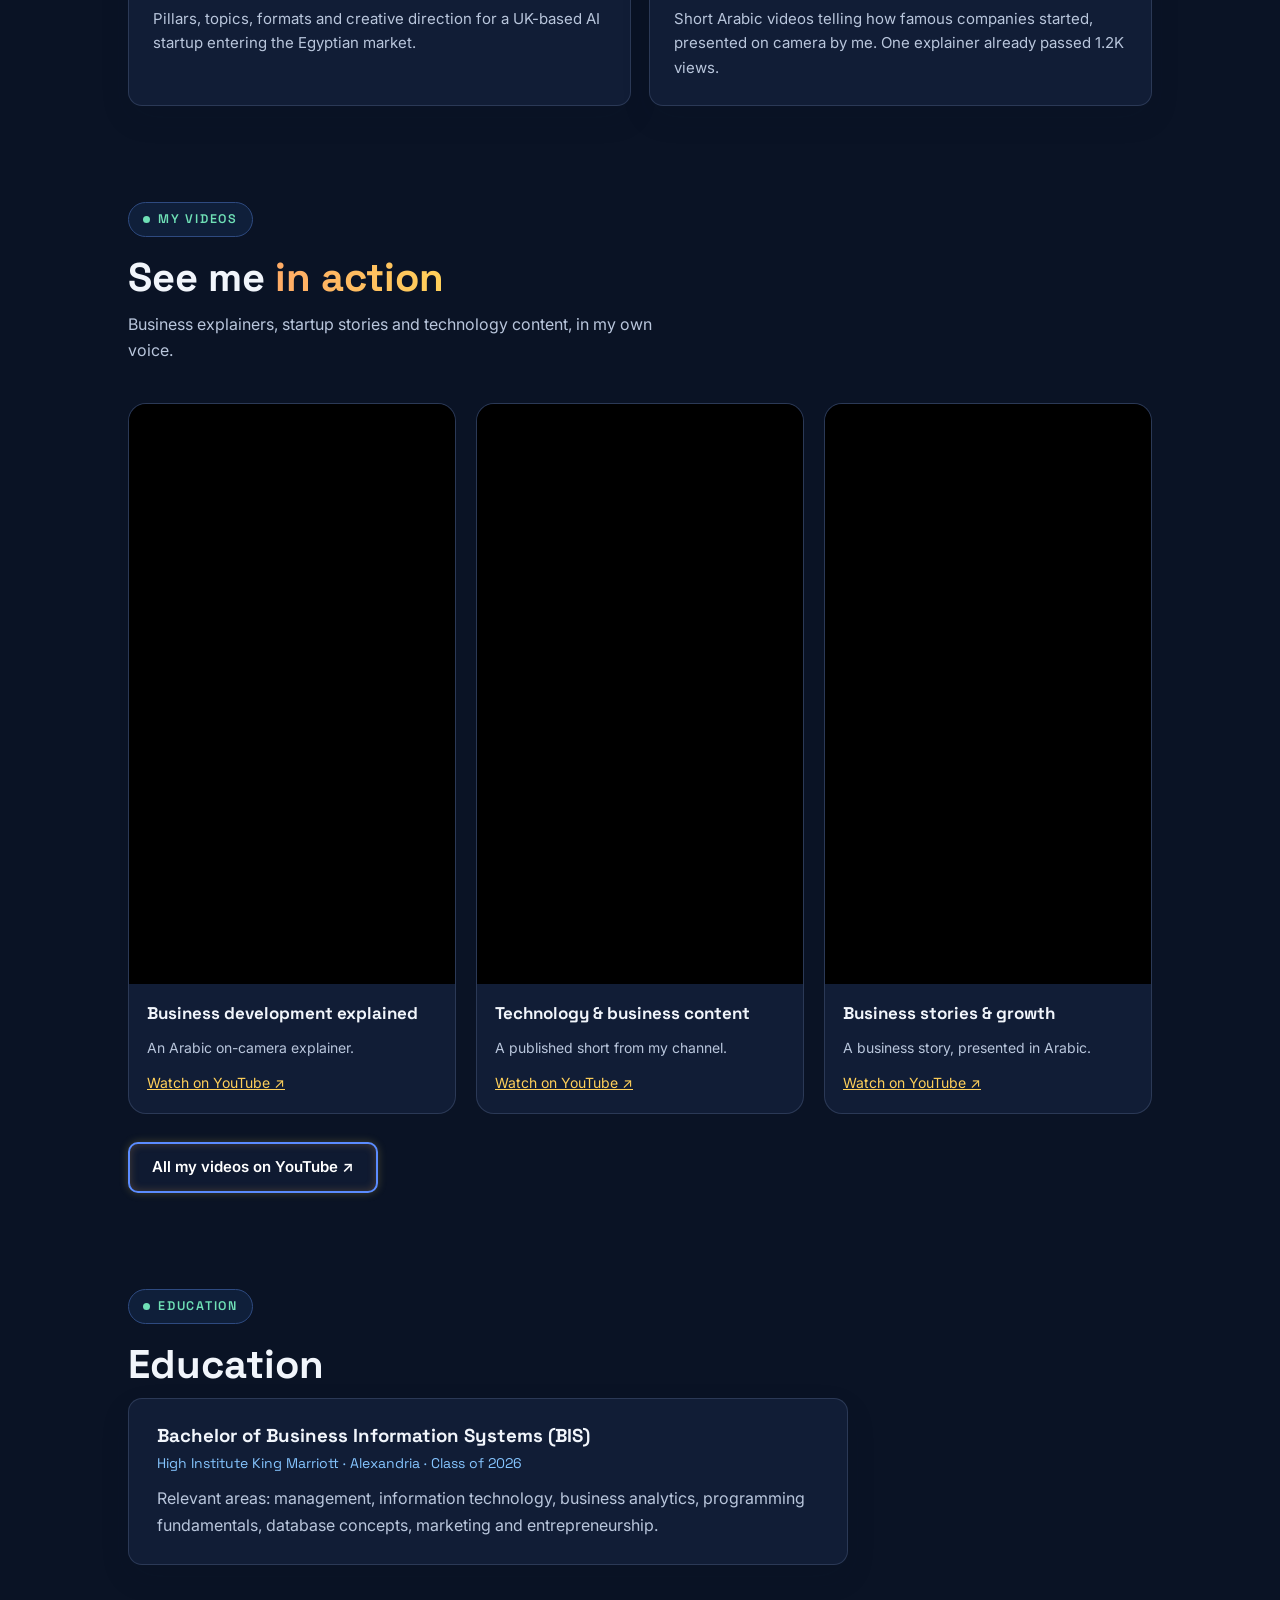
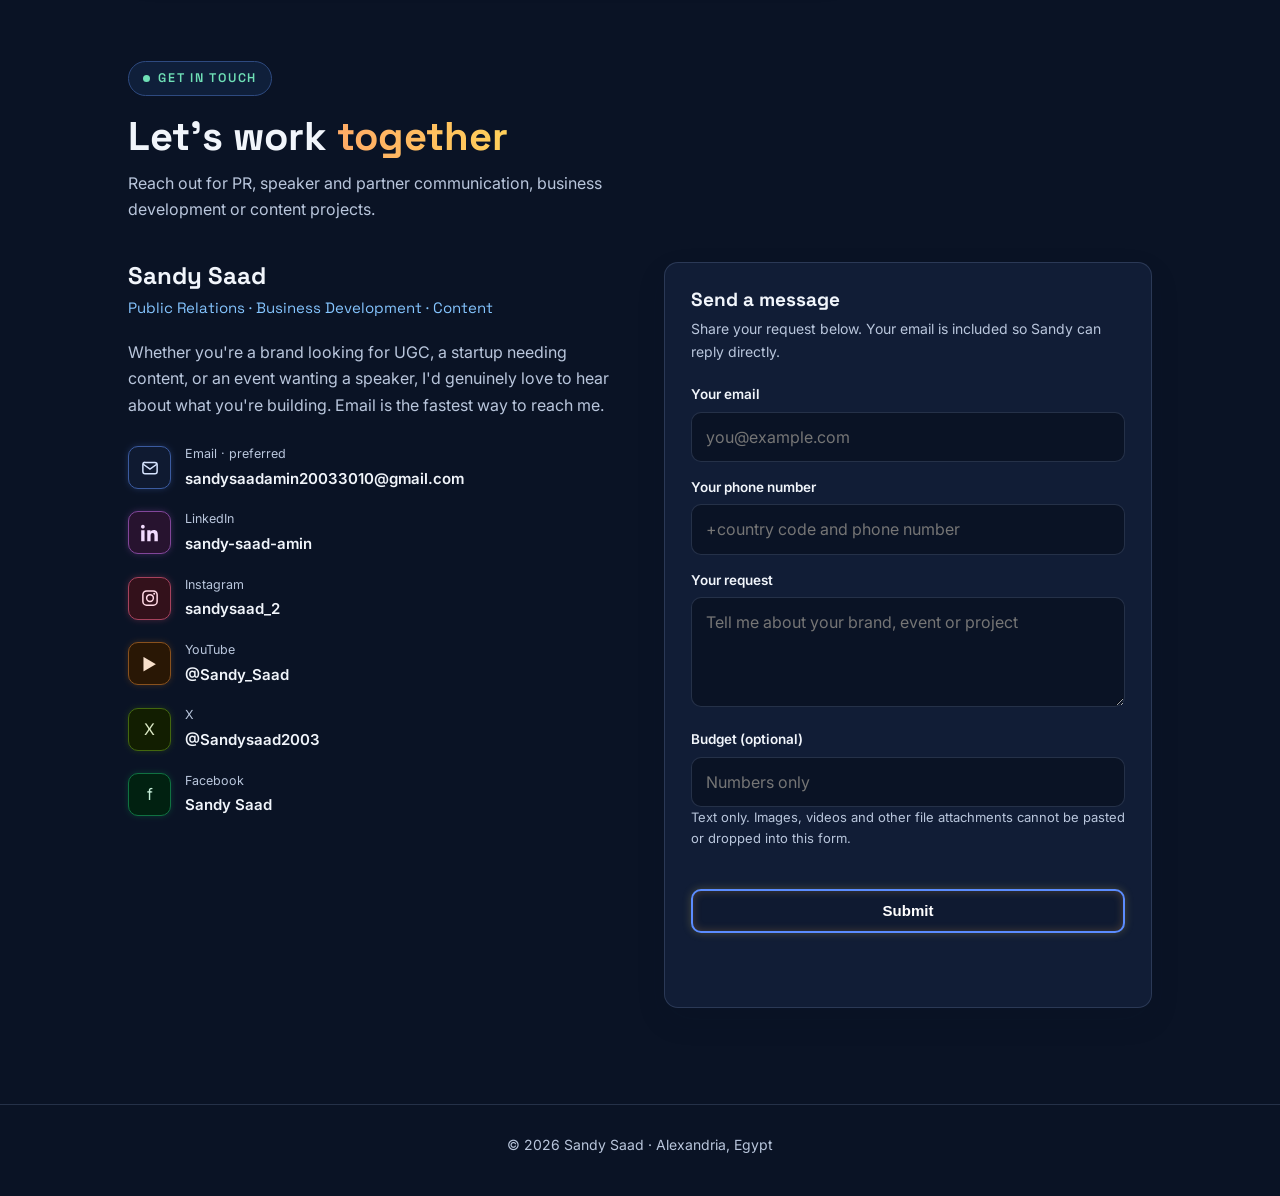
==== commit 3c8594c4: "Preview: add personal logo (speech bubble) to header" ====
--- a/preview/index.html
+++ b/preview/index.html
@@ -394,11 +394,16 @@
 .day .neon-ico{background:#fff4dc!important;color:#c2410c!important;border-color:#f2c14e;box-shadow:none;filter:none}.day .c-row:hover .neon-ico{box-shadow:0 0 0 3px #f2c14e55}
 @media(max-width:420px){.c-row .v{font-size:13.5px;overflow-wrap:anywhere}}
 .hero-photo img{height:auto}
+
+/* Personal logo (speech-bubble concept), preview only. */
+nav .logo{align-items:center}
+nav .logo .logo-img{height:44px;width:auto;display:block}
+@media(max-width:1100px){nav .logo .logo-img{height:36px}}
 </style>
 </head>
 <body>
 <nav>
-<a class="logo" href="#top"><span class="chip">SS</span>Sandy<span class="accent">.</span>Saad</a>
+<a class="logo" href="#top" aria-label="Sandy Saad home"><img class="logo-img" src="[data-uri]" alt="Sandy Saad"/></a>
 
 
 <button aria-label="Switch to light theme" aria-pressed="false" class="toggle"><span class="stars">✦ · ✧</span><span class="clouds">☁</span><span class="orb"></span></button><div class="nav-shell"><svg class="header-curve" aria-hidden="true"><path/></svg><div class="demo-nav"><button aria-current="page" aria-label="Home" class="nav-item active" data-target="top" type="button"><span class="icon">⌂</span><span class="name">Home</span></button><button aria-label="About" class="nav-item" data-target="about" type="button"><span class="icon">○</span><span class="name">About</span></button><button aria-label="Experience" class="nav-item" data-target="experience" type="button"><span class="icon">▣</span><span class="name">Experience</span></button><button aria-label="Skills" class="nav-item" data-target="skills" type="button"><span class="icon">◇</span><span class="name">Skills</span></button><button aria-label="Highlights" class="nav-item" data-target="highlights" type="button"><span class="icon">☆</span><span class="name">Highlights</span></button><button aria-label="Videos" class="nav-item" data-target="videos" type="button"><span class="icon">▷</span><span class="name">Videos</span></button><button aria-label="Education" class="nav-item" data-target="education" type="button"><span class="icon">▤</span><span class="name">Education</span></button><button aria-label="Contact" class="nav-item" data-target="contact" type="button"><span class="icon">✉</span><span class="name">Contact</span></button></div></div><button class="menu-toggle" type="button" aria-label="Open all sections" aria-haspopup="dialog" aria-controls="site-drawer" aria-expanded="false"><span aria-hidden="true">☰</span></button></nav><dialog class="site-drawer" id="site-drawer" aria-labelledby="drawer-title"><div class="drawer-head"><div><div class="drawer-title" id="drawer-title">Explore my portfolio</div><div class="drawer-subtitle">Sandy Saad</div></div><button class="drawer-close" type="button" aria-label="Close menu">×</button></div><div class="drawer-links"><button type="button" class="drawer-link" data-section="top"><span class="drawer-icon" aria-hidden="true">⌂</span>Home</button><button type="button" class="drawer-link" data-section="about"><span class="drawer-icon" aria-hidden="true">○</span>About me</button><button type="button" class="drawer-link" data-section="experience"><span class="drawer-icon" aria-hidden="true">▣</span>Experience</button><button type="button" class="drawer-link" data-section="skills"><span class="drawer-icon" aria-hidden="true">◇</span>Skills</button><button type="button" class="drawer-link" data-section="highlights"><span class="drawer-icon" aria-hidden="true">☆</span>Highlights</button><button type="button" class="drawer-link" data-section="videos"><span class="drawer-icon" aria-hidden="true">▷</span>Videos</button><button type="button" class="drawer-link" data-section="education"><span class="drawer-icon" aria-hidden="true">▤</span>Education</button><button type="button" class="drawer-link" data-section="contact"><span class="drawer-icon" aria-hidden="true">✉</span>Contact</button></div></dialog>
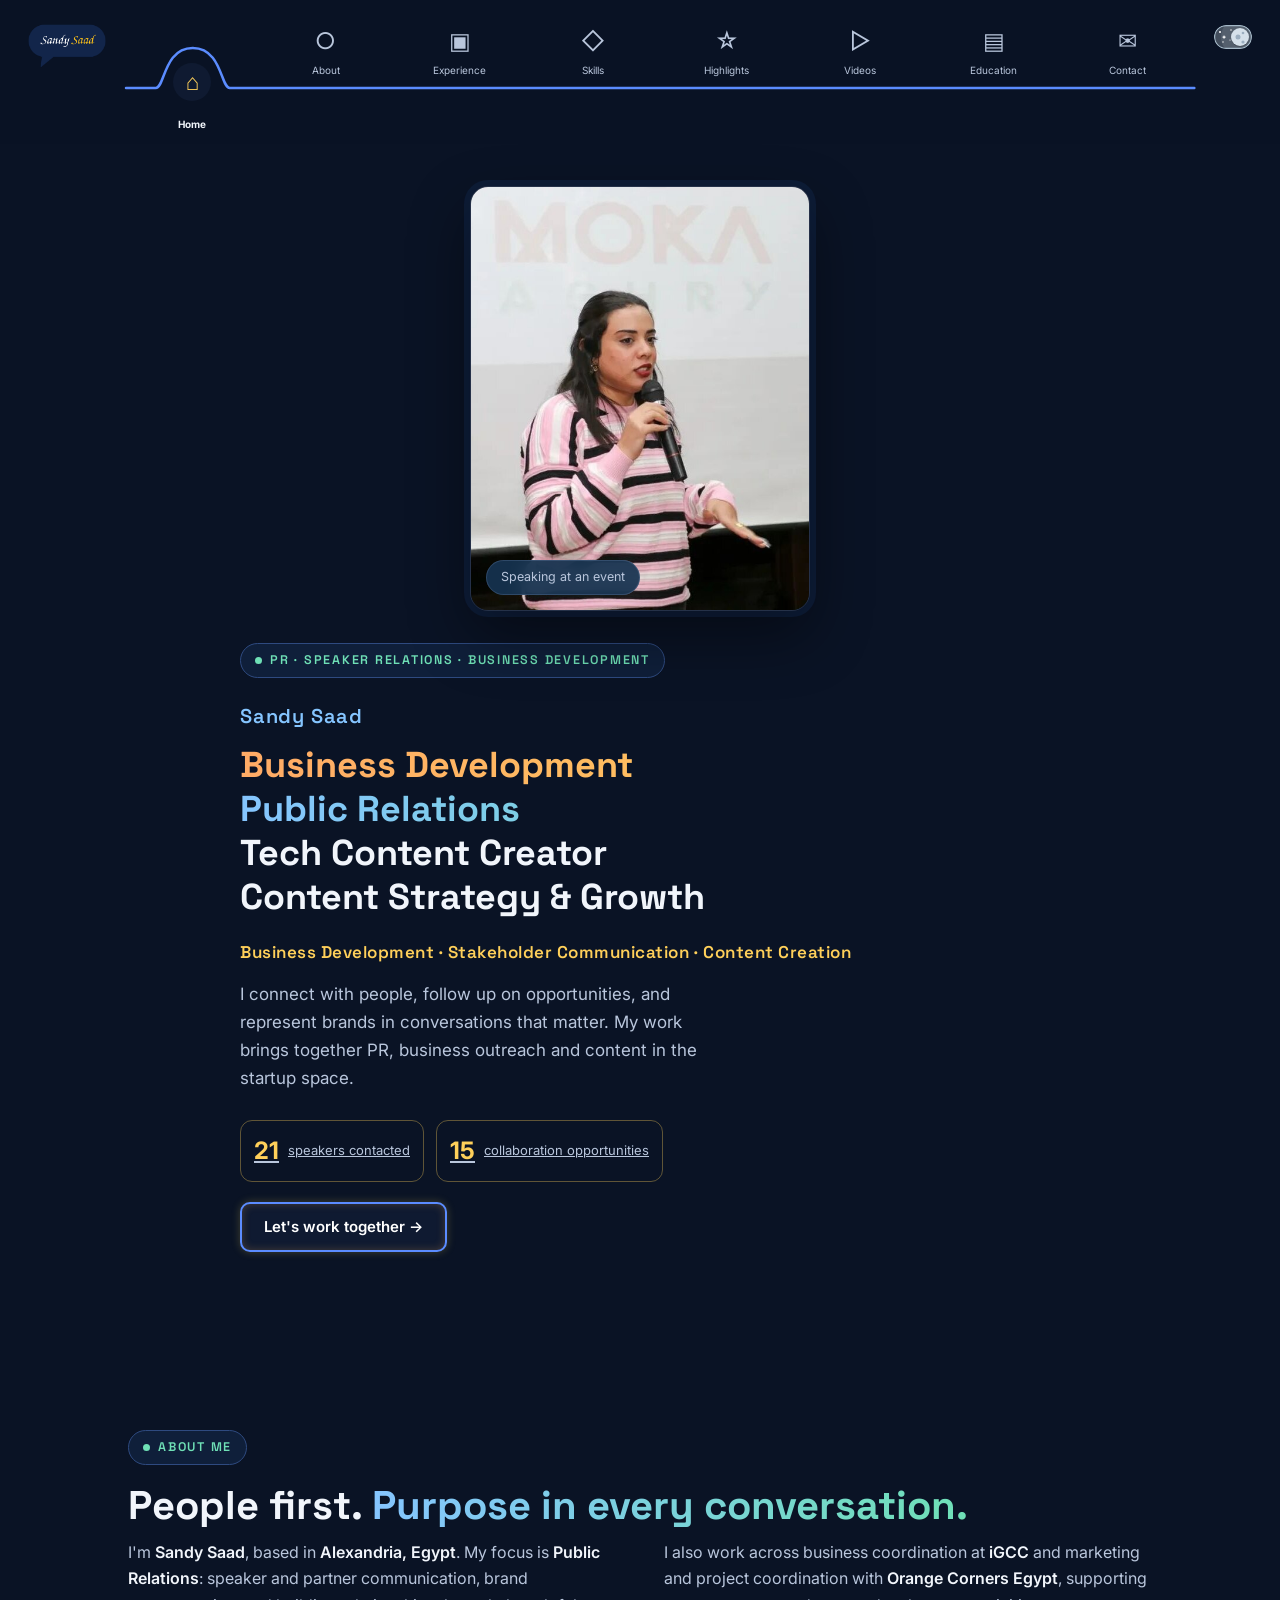
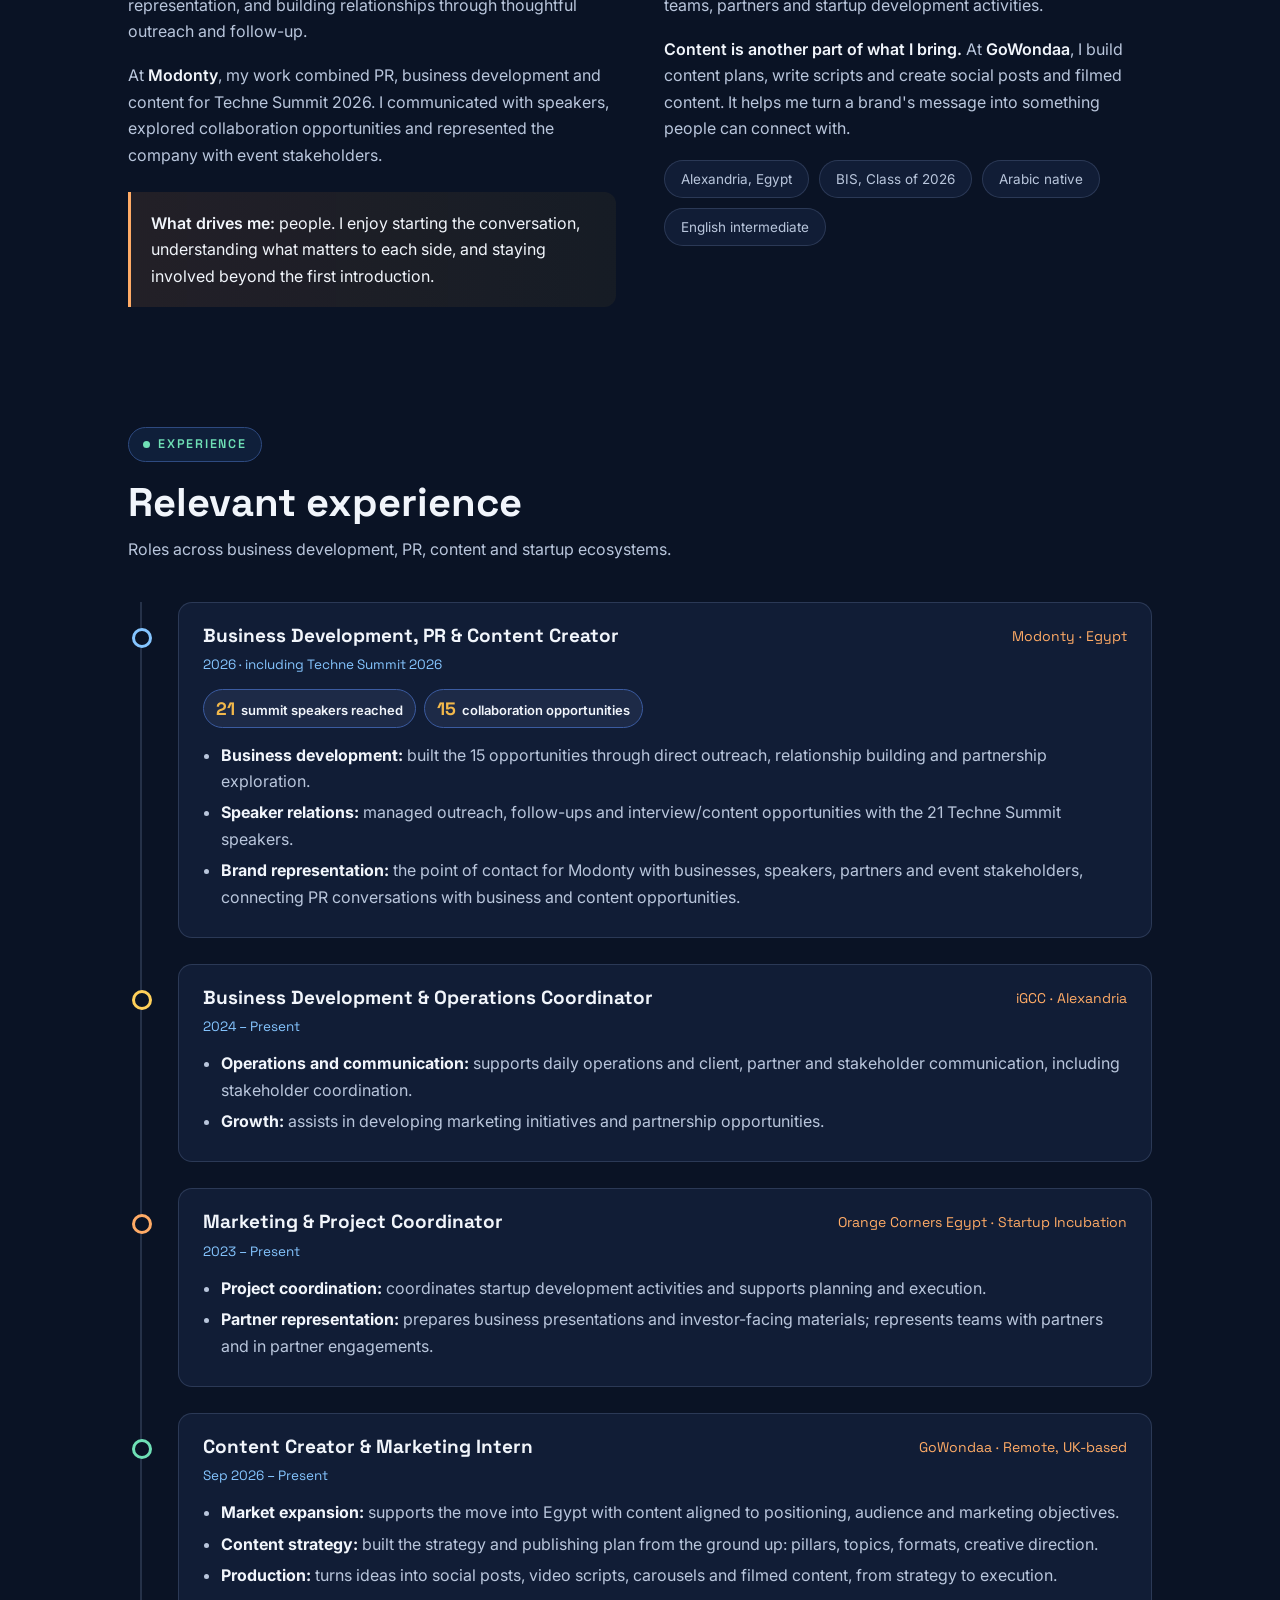
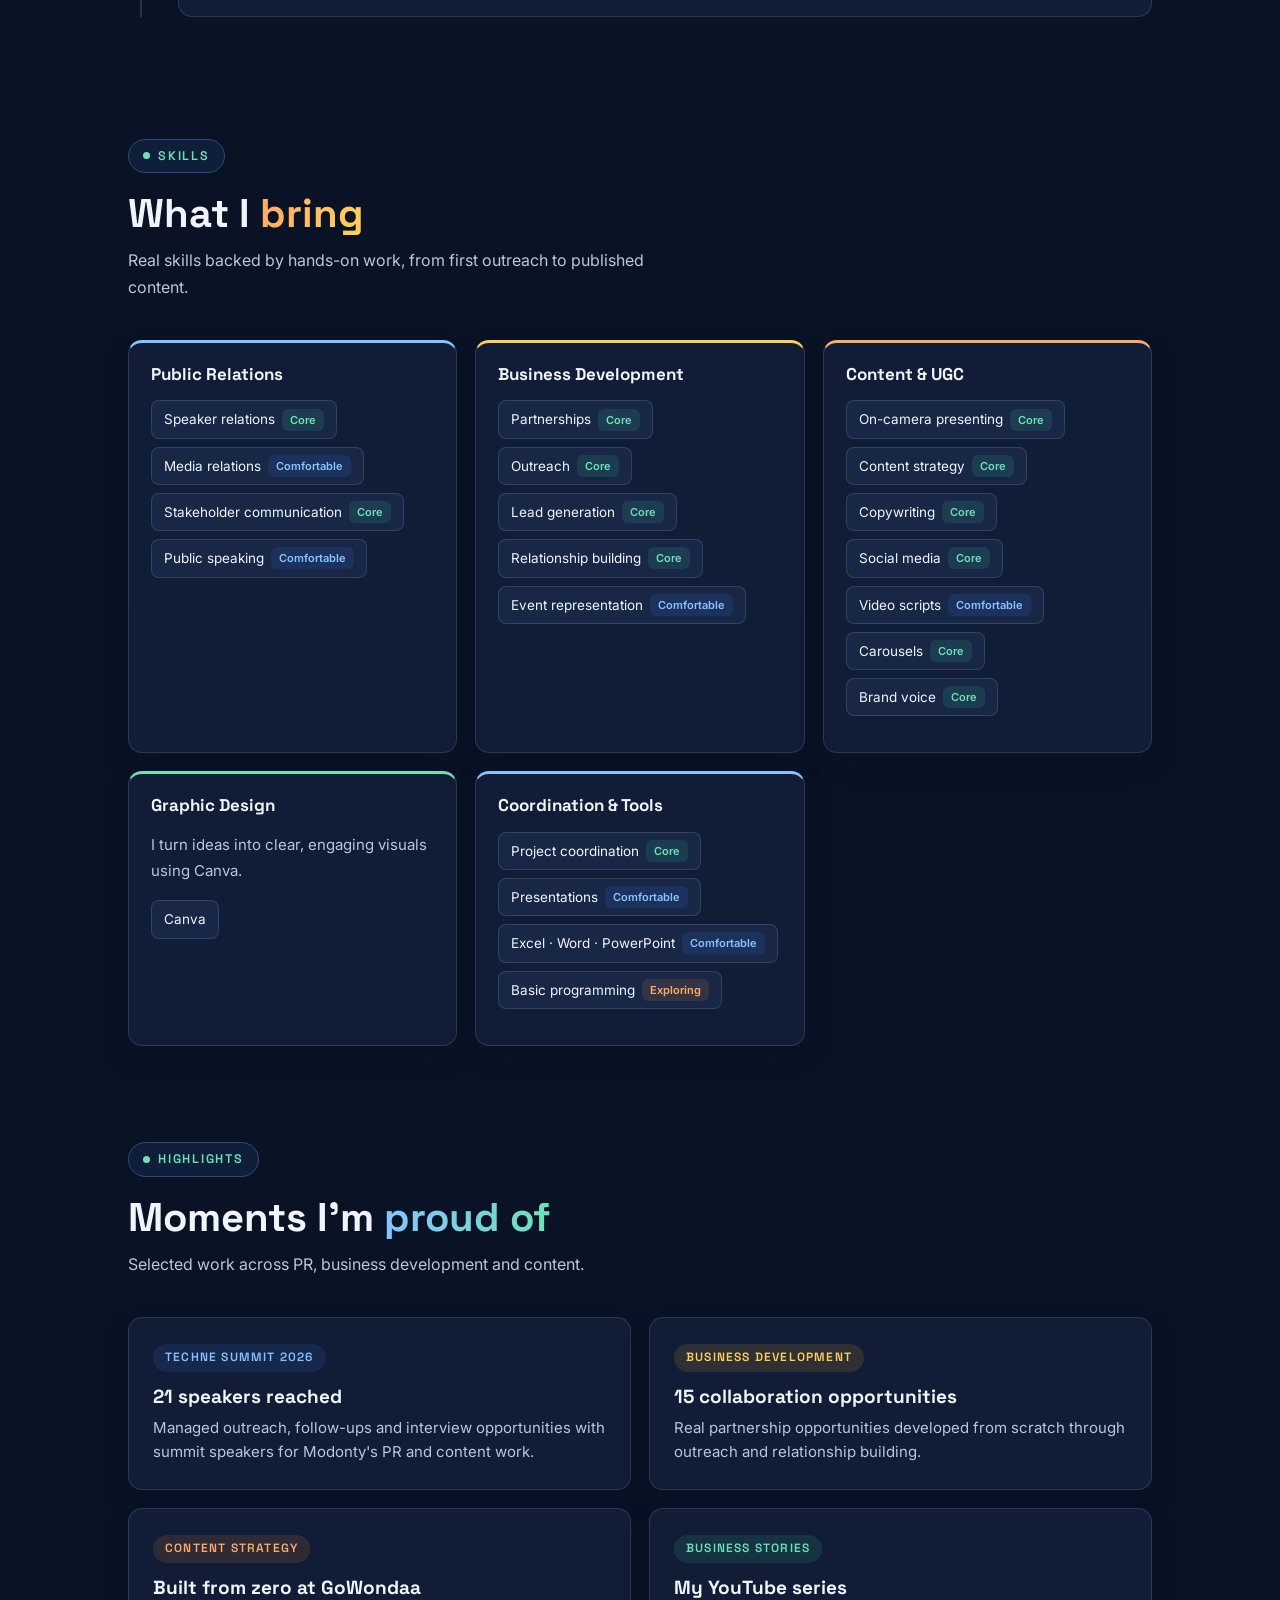
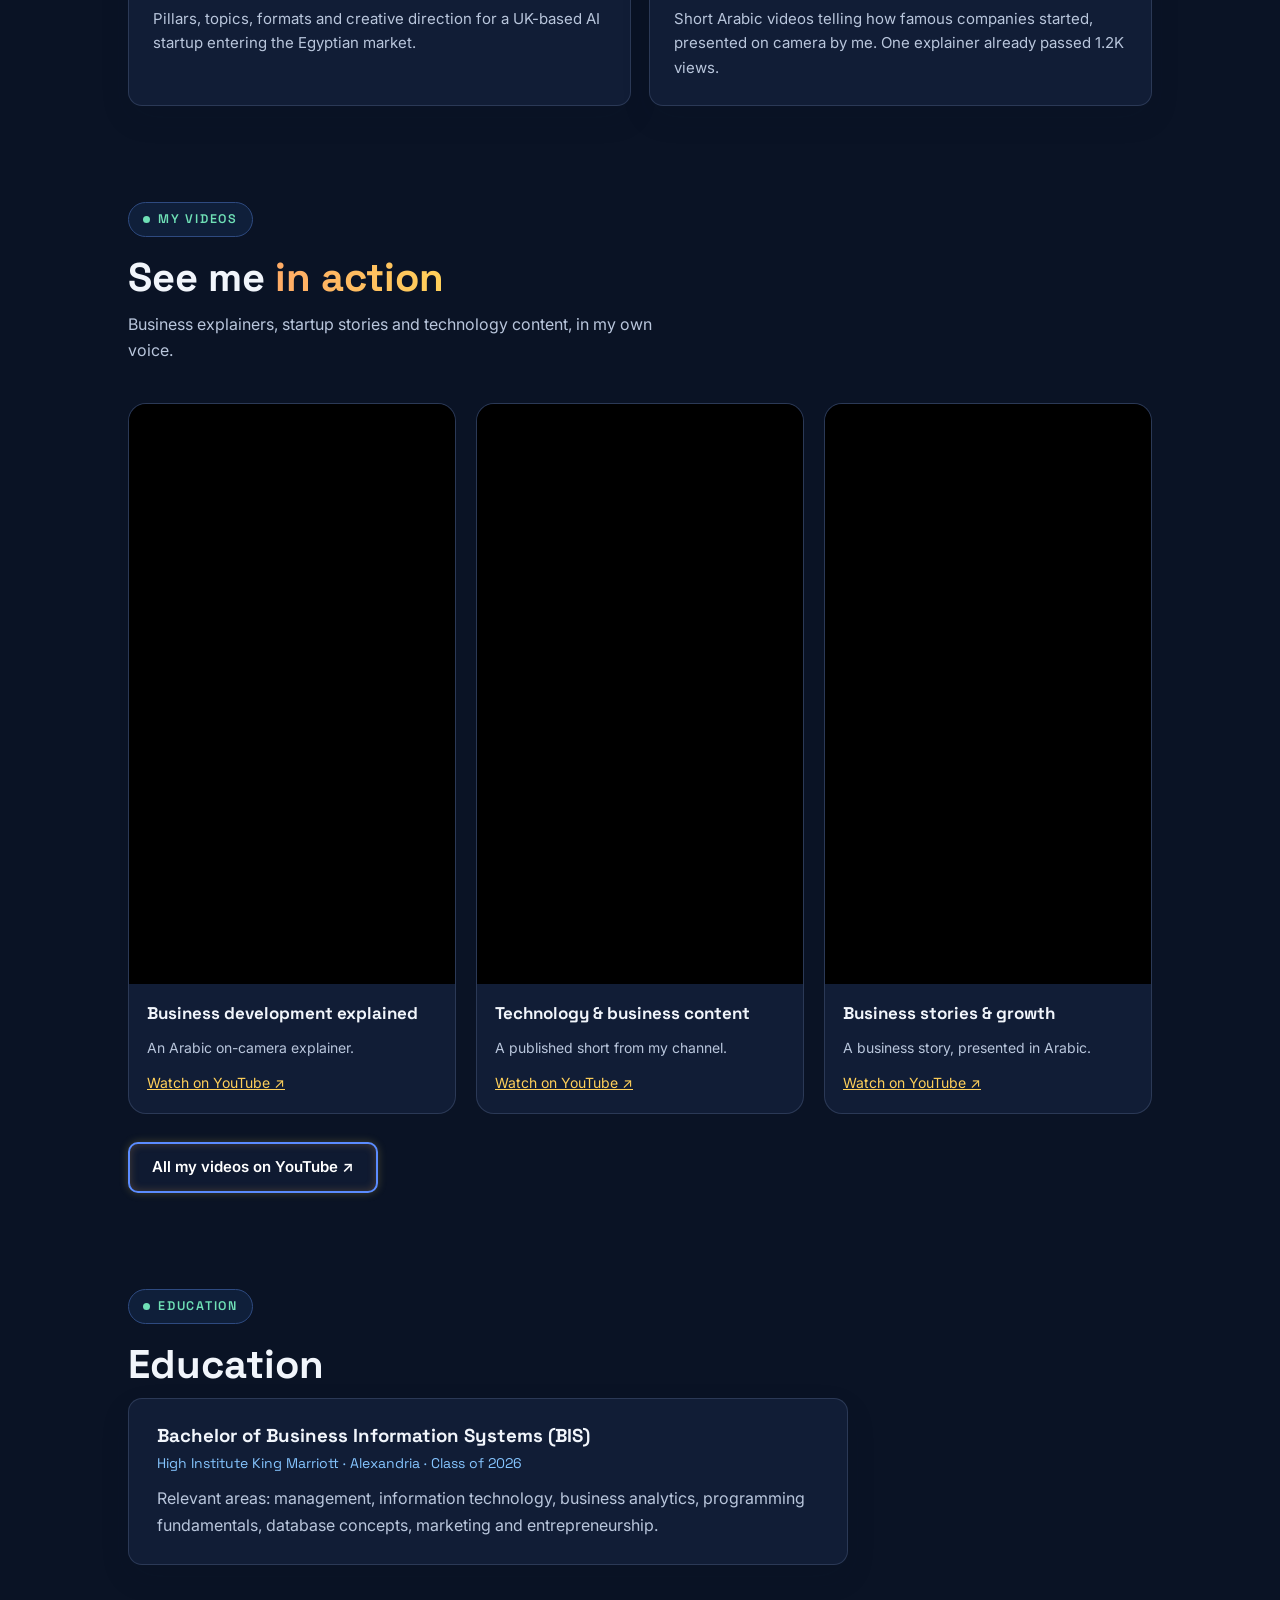
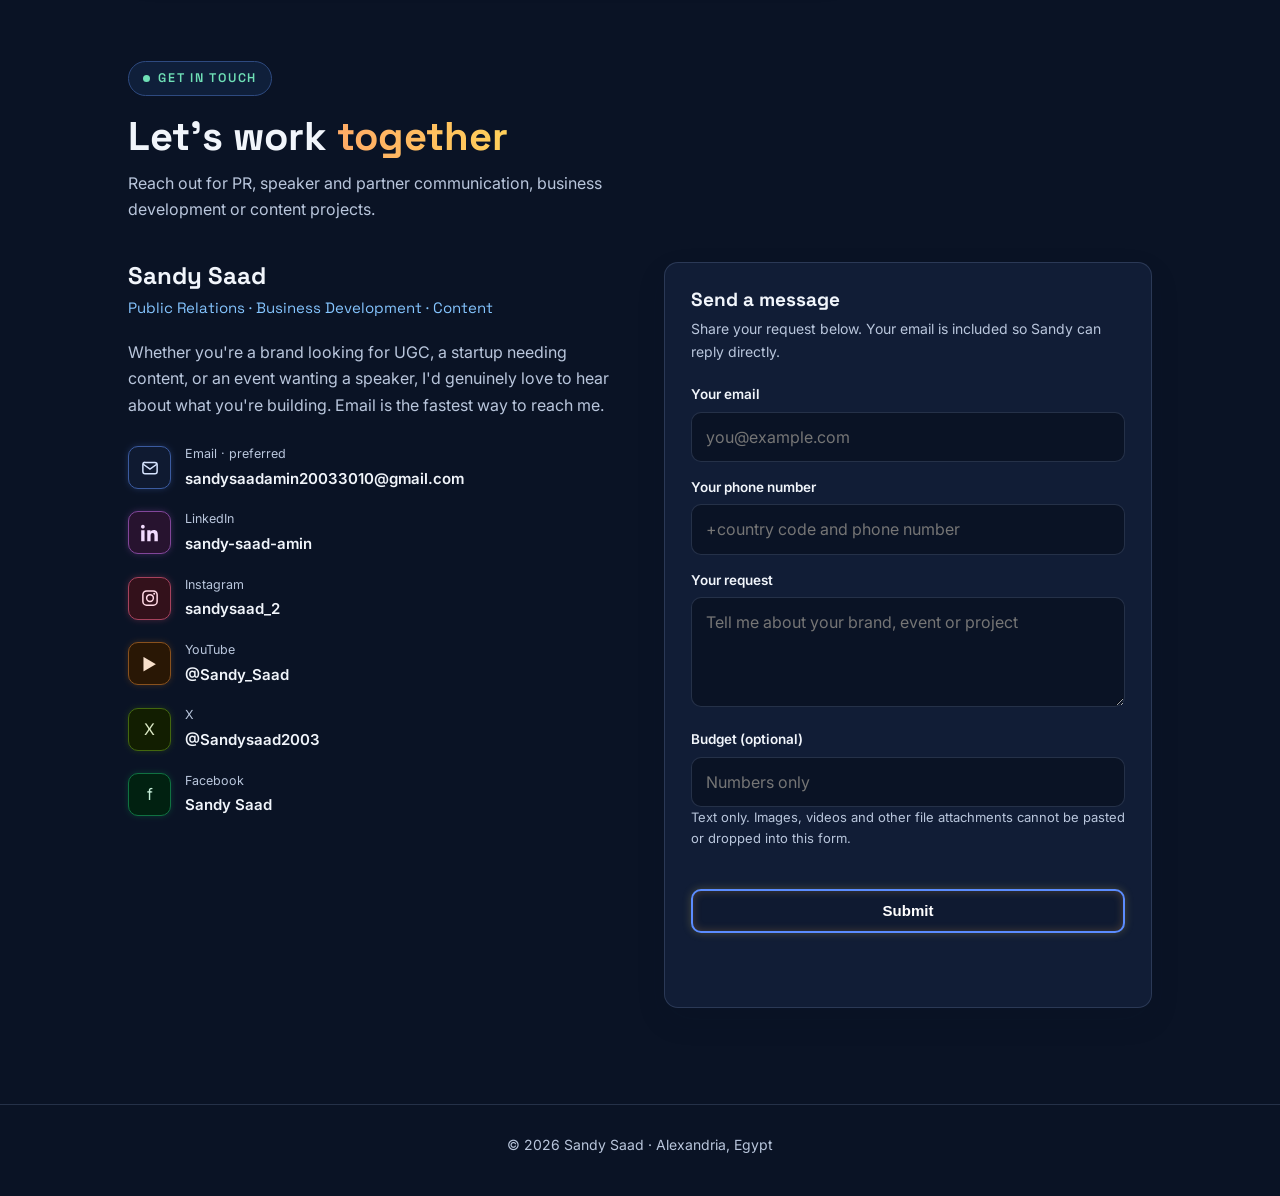
==== commit f2e28895: "Preview: swap header logo to navy calligraphic bubble" ====
--- a/preview/index.html
+++ b/preview/index.html
@@ -403,7 +403,7 @@
 </head>
 <body>
 <nav>
-<a class="logo" href="#top" aria-label="Sandy Saad home"><img class="logo-img" src="[data-uri]" alt="Sandy Saad"/></a>
+<a class="logo" href="#top" aria-label="Sandy Saad home"><img class="logo-img" src="[data-uri]" alt="Sandy Saad"/></a>
 
 
 <button aria-label="Switch to light theme" aria-pressed="false" class="toggle"><span class="stars">✦ · ✧</span><span class="clouds">☁</span><span class="orb"></span></button><div class="nav-shell"><svg class="header-curve" aria-hidden="true"><path/></svg><div class="demo-nav"><button aria-current="page" aria-label="Home" class="nav-item active" data-target="top" type="button"><span class="icon">⌂</span><span class="name">Home</span></button><button aria-label="About" class="nav-item" data-target="about" type="button"><span class="icon">○</span><span class="name">About</span></button><button aria-label="Experience" class="nav-item" data-target="experience" type="button"><span class="icon">▣</span><span class="name">Experience</span></button><button aria-label="Skills" class="nav-item" data-target="skills" type="button"><span class="icon">◇</span><span class="name">Skills</span></button><button aria-label="Highlights" class="nav-item" data-target="highlights" type="button"><span class="icon">☆</span><span class="name">Highlights</span></button><button aria-label="Videos" class="nav-item" data-target="videos" type="button"><span class="icon">▷</span><span class="name">Videos</span></button><button aria-label="Education" class="nav-item" data-target="education" type="button"><span class="icon">▤</span><span class="name">Education</span></button><button aria-label="Contact" class="nav-item" data-target="contact" type="button"><span class="icon">✉</span><span class="name">Contact</span></button></div></div><button class="menu-toggle" type="button" aria-label="Open all sections" aria-haspopup="dialog" aria-controls="site-drawer" aria-expanded="false"><span aria-hidden="true">☰</span></button></nav><dialog class="site-drawer" id="site-drawer" aria-labelledby="drawer-title"><div class="drawer-head"><div><div class="drawer-title" id="drawer-title">Explore my portfolio</div><div class="drawer-subtitle">Sandy Saad</div></div><button class="drawer-close" type="button" aria-label="Close menu">×</button></div><div class="drawer-links"><button type="button" class="drawer-link" data-section="top"><span class="drawer-icon" aria-hidden="true">⌂</span>Home</button><button type="button" class="drawer-link" data-section="about"><span class="drawer-icon" aria-hidden="true">○</span>About me</button><button type="button" class="drawer-link" data-section="experience"><span class="drawer-icon" aria-hidden="true">▣</span>Experience</button><button type="button" class="drawer-link" data-section="skills"><span class="drawer-icon" aria-hidden="true">◇</span>Skills</button><button type="button" class="drawer-link" data-section="highlights"><span class="drawer-icon" aria-hidden="true">☆</span>Highlights</button><button type="button" class="drawer-link" data-section="videos"><span class="drawer-icon" aria-hidden="true">▷</span>Videos</button><button type="button" class="drawer-link" data-section="education"><span class="drawer-icon" aria-hidden="true">▤</span>Education</button><button type="button" class="drawer-link" data-section="contact"><span class="drawer-icon" aria-hidden="true">✉</span>Contact</button></div></dialog>
@@ -713,4 +713,4 @@
 </script><script>
 (function(){const drawer=document.getElementById('site-drawer'),opener=document.querySelector('.menu-toggle');let previousOverflow='';function close(){drawer.close()}opener.addEventListener('click',()=>{drawer.querySelectorAll('[data-section]').forEach(b=>{if(document.querySelector('.nav-item.active')?.dataset.target===b.dataset.section)b.setAttribute('aria-current','page');else b.removeAttribute('aria-current')});previousOverflow=document.body.style.overflow;document.body.style.overflow='hidden';opener.setAttribute('aria-expanded','true');drawer.showModal()});drawer.addEventListener('close',()=>{document.body.style.overflow=previousOverflow;opener.setAttribute('aria-expanded','false');opener.focus()});drawer.querySelector('.drawer-close').addEventListener('click',close);drawer.addEventListener('click',e=>{if(e.target===drawer){let r=drawer.getBoundingClientRect();if(e.clientX<r.left||e.clientX>r.right)close()}});drawer.querySelectorAll('[data-section]').forEach(b=>b.addEventListener('click',()=>{close();document.querySelector('.nav-item[data-target="'+b.dataset.section+'"]').click()}))})();
 </script></body>
-</html>
+                                                                                                                                                                                                                                                                                                                                                                                                                                                                                                                                                                                                                                                                                                                                                                                                                                                                                                                                                                                                                                                                                                                                                                                                                                                                                                                                                                                                                                                                                                                                                                                                                                                                                                                                                                                                                                                                                                                                                                                                                                                                                                                                </html>
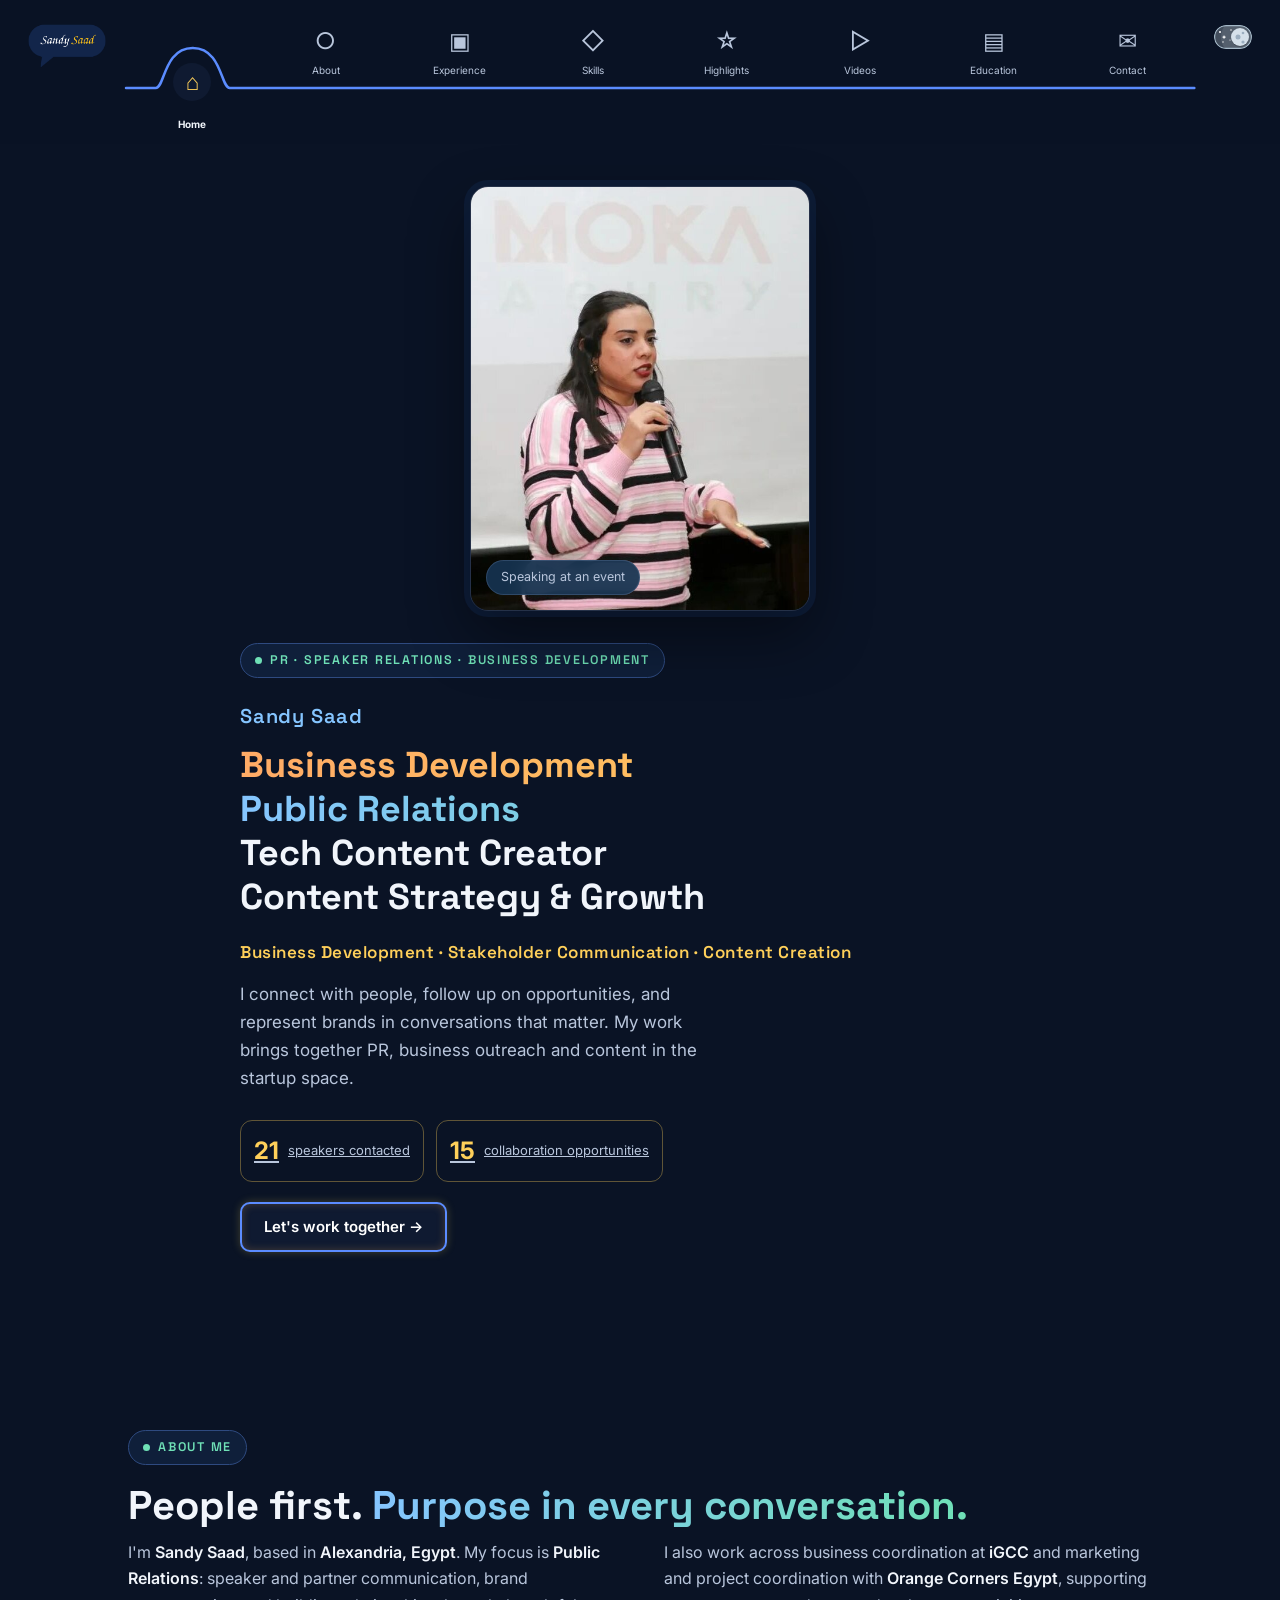
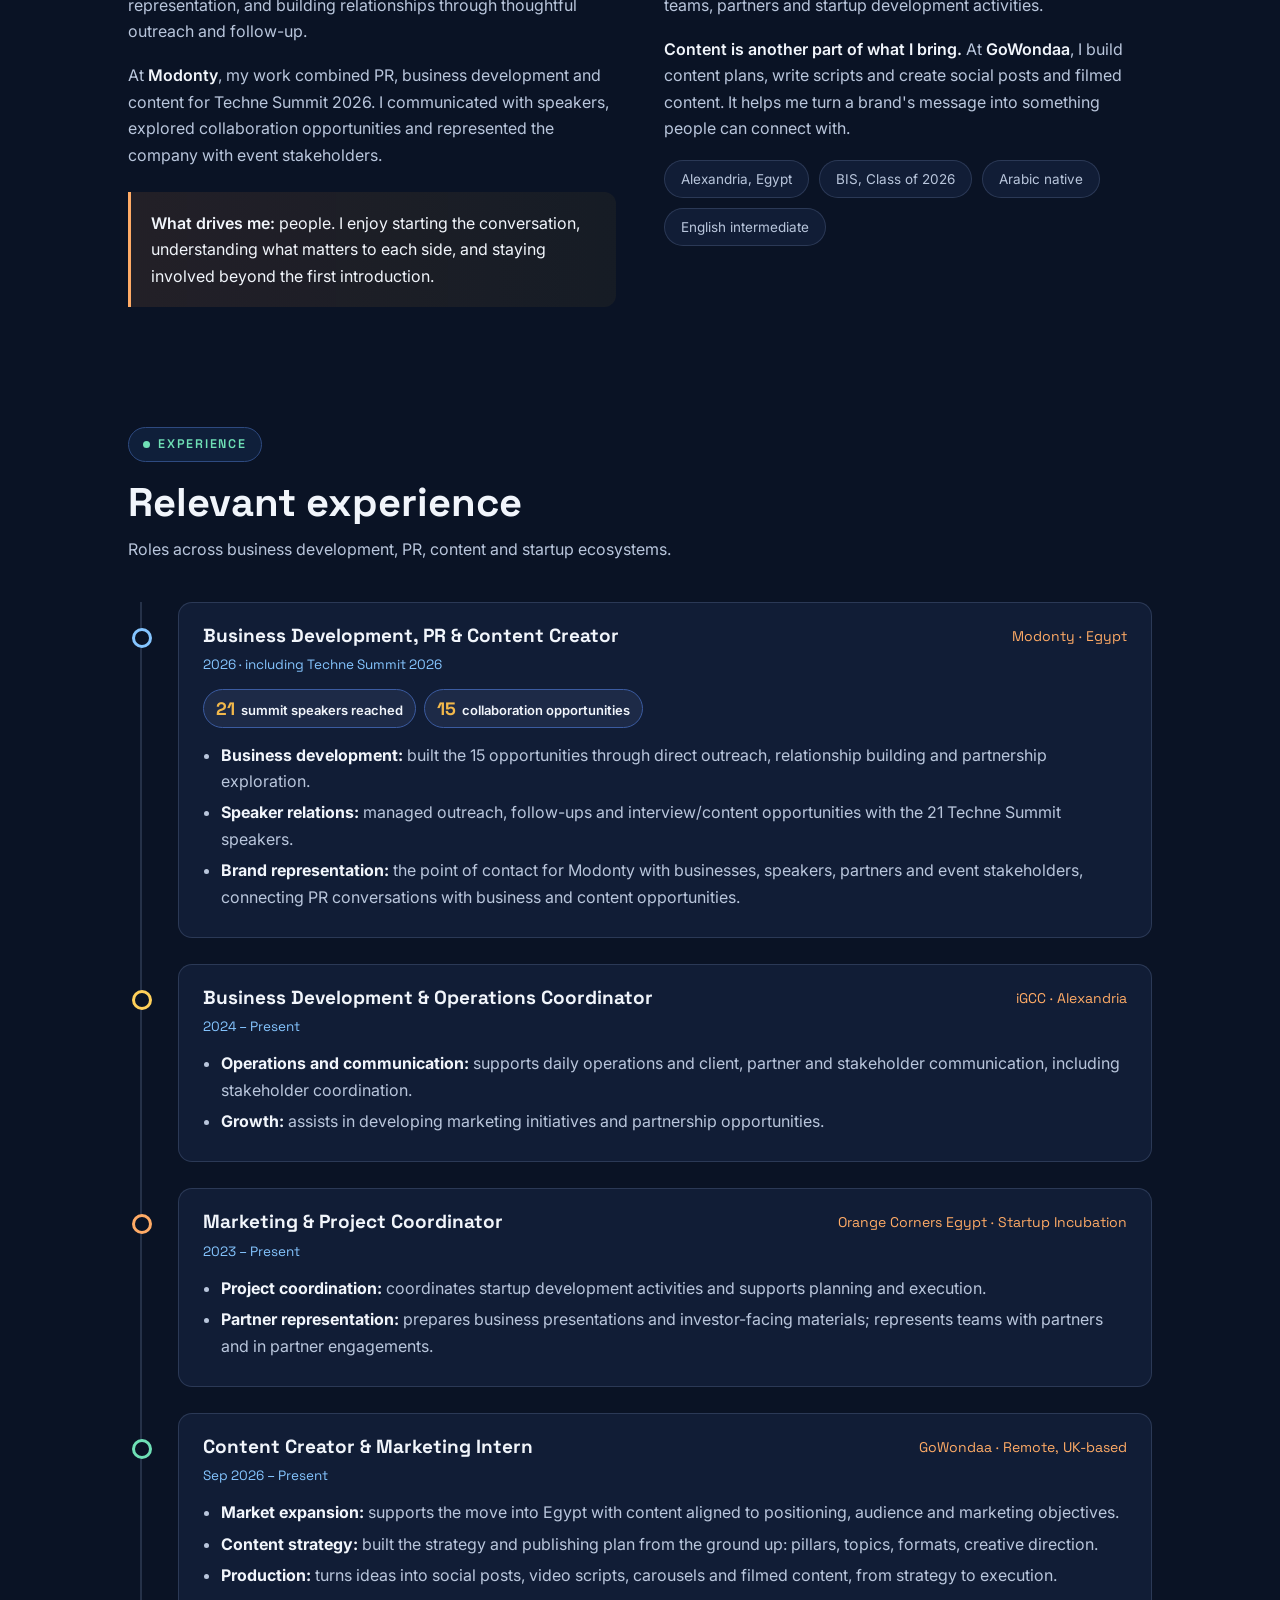
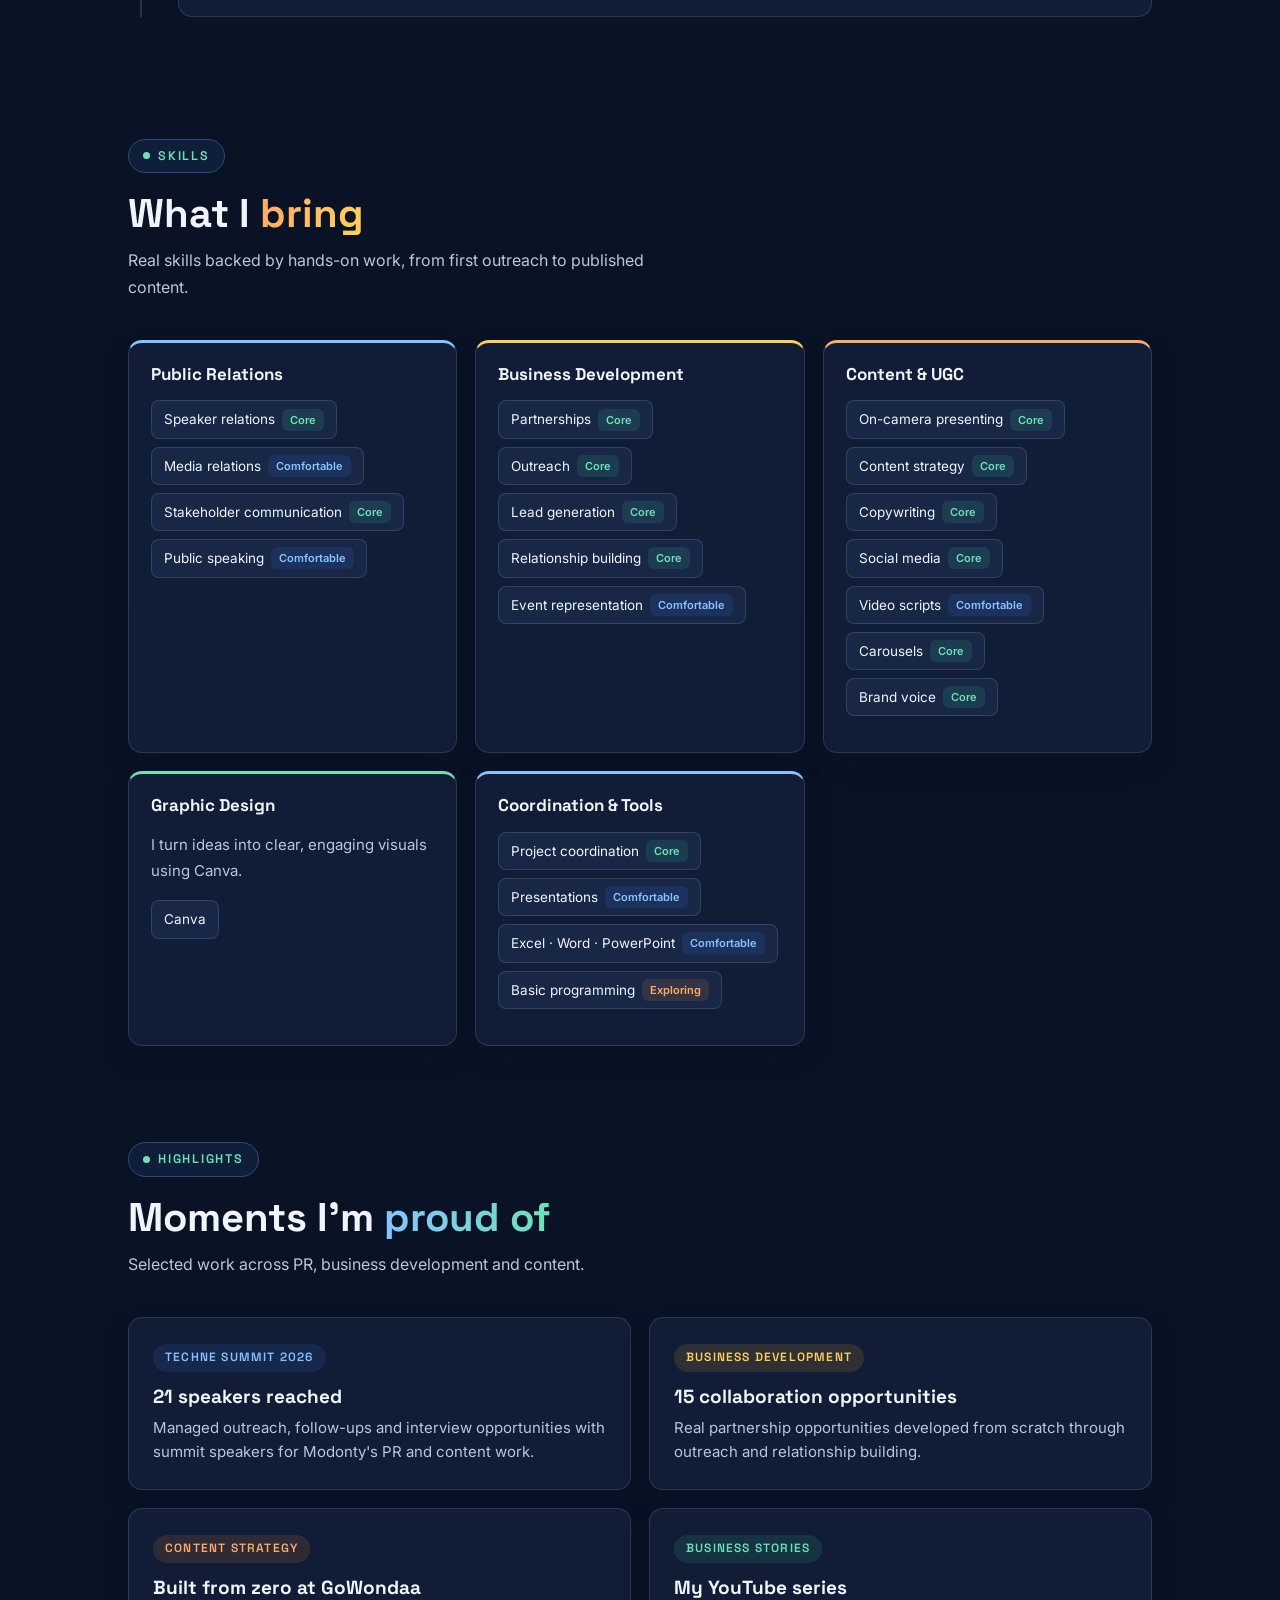
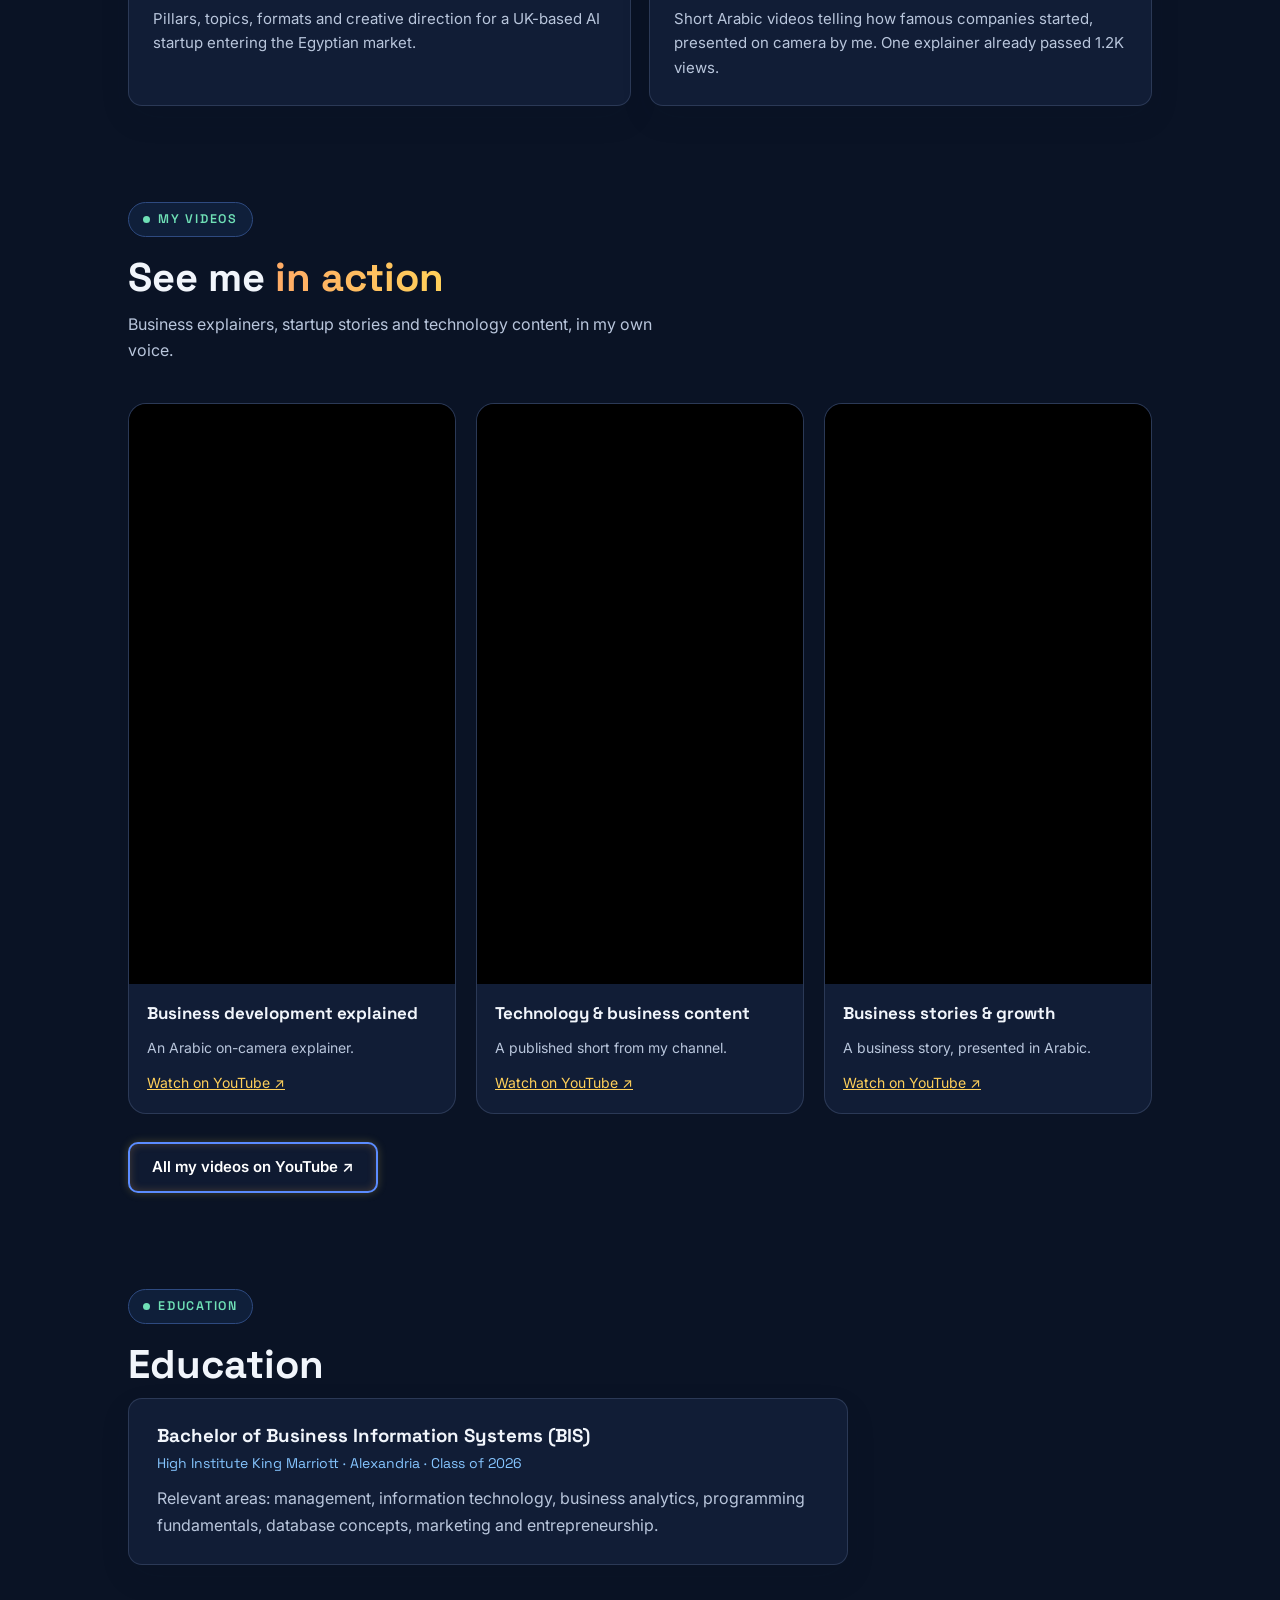
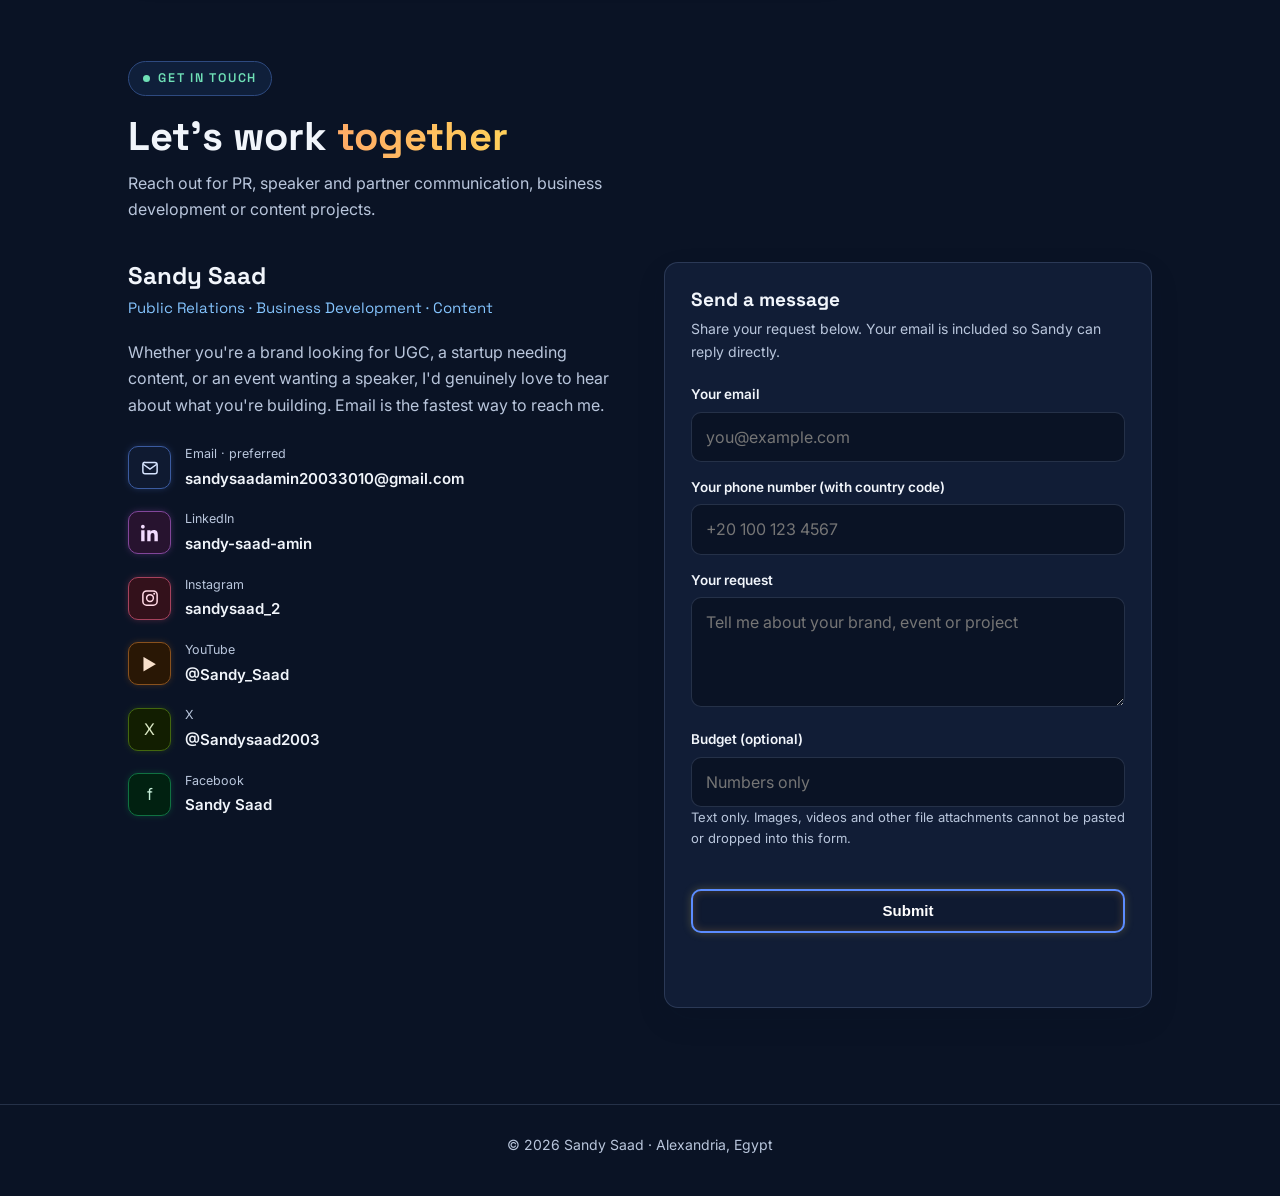
==== commit ca6c8c25: "Preview: shorten phone placeholder so it fits on mobile" ====
--- a/preview/index.html
+++ b/preview/index.html
@@ -604,8 +604,8 @@
 <p>Share your request below. Your email is included so Sandy can reply directly.</p>
 <label for="f-email">Your email</label>
 <input autocomplete="email" id="f-email" maxlength="254" name="email" placeholder="you@example.com" required="" type="email"/>
-<label for="f-phone">Your phone number</label>
-<input autocomplete="tel" id="f-phone" inputmode="tel" maxlength="20" name="phone" pattern="\+[1-9][0-9 ]{6,18}" placeholder="+country code and phone number" required="" title="Include + and your country code, followed by your phone number (7 to 15 digits total)." type="tel"/>
+<label for="f-phone">Your phone number (with country code)</label>
+<input autocomplete="tel" id="f-phone" inputmode="tel" maxlength="20" name="phone" pattern="\+[1-9][0-9 ]{6,18}" placeholder="+20 100 123 4567" required="" title="Include + and your country code, followed by your phone number (7 to 15 digits total)." type="tel"/>
 <label for="f-msg">Your request</label>
 <textarea id="f-msg" maxlength="5000" name="request" placeholder="Tell me about your brand, event or project" required=""></textarea>
 <label for="f-budget">Budget (optional)</label>
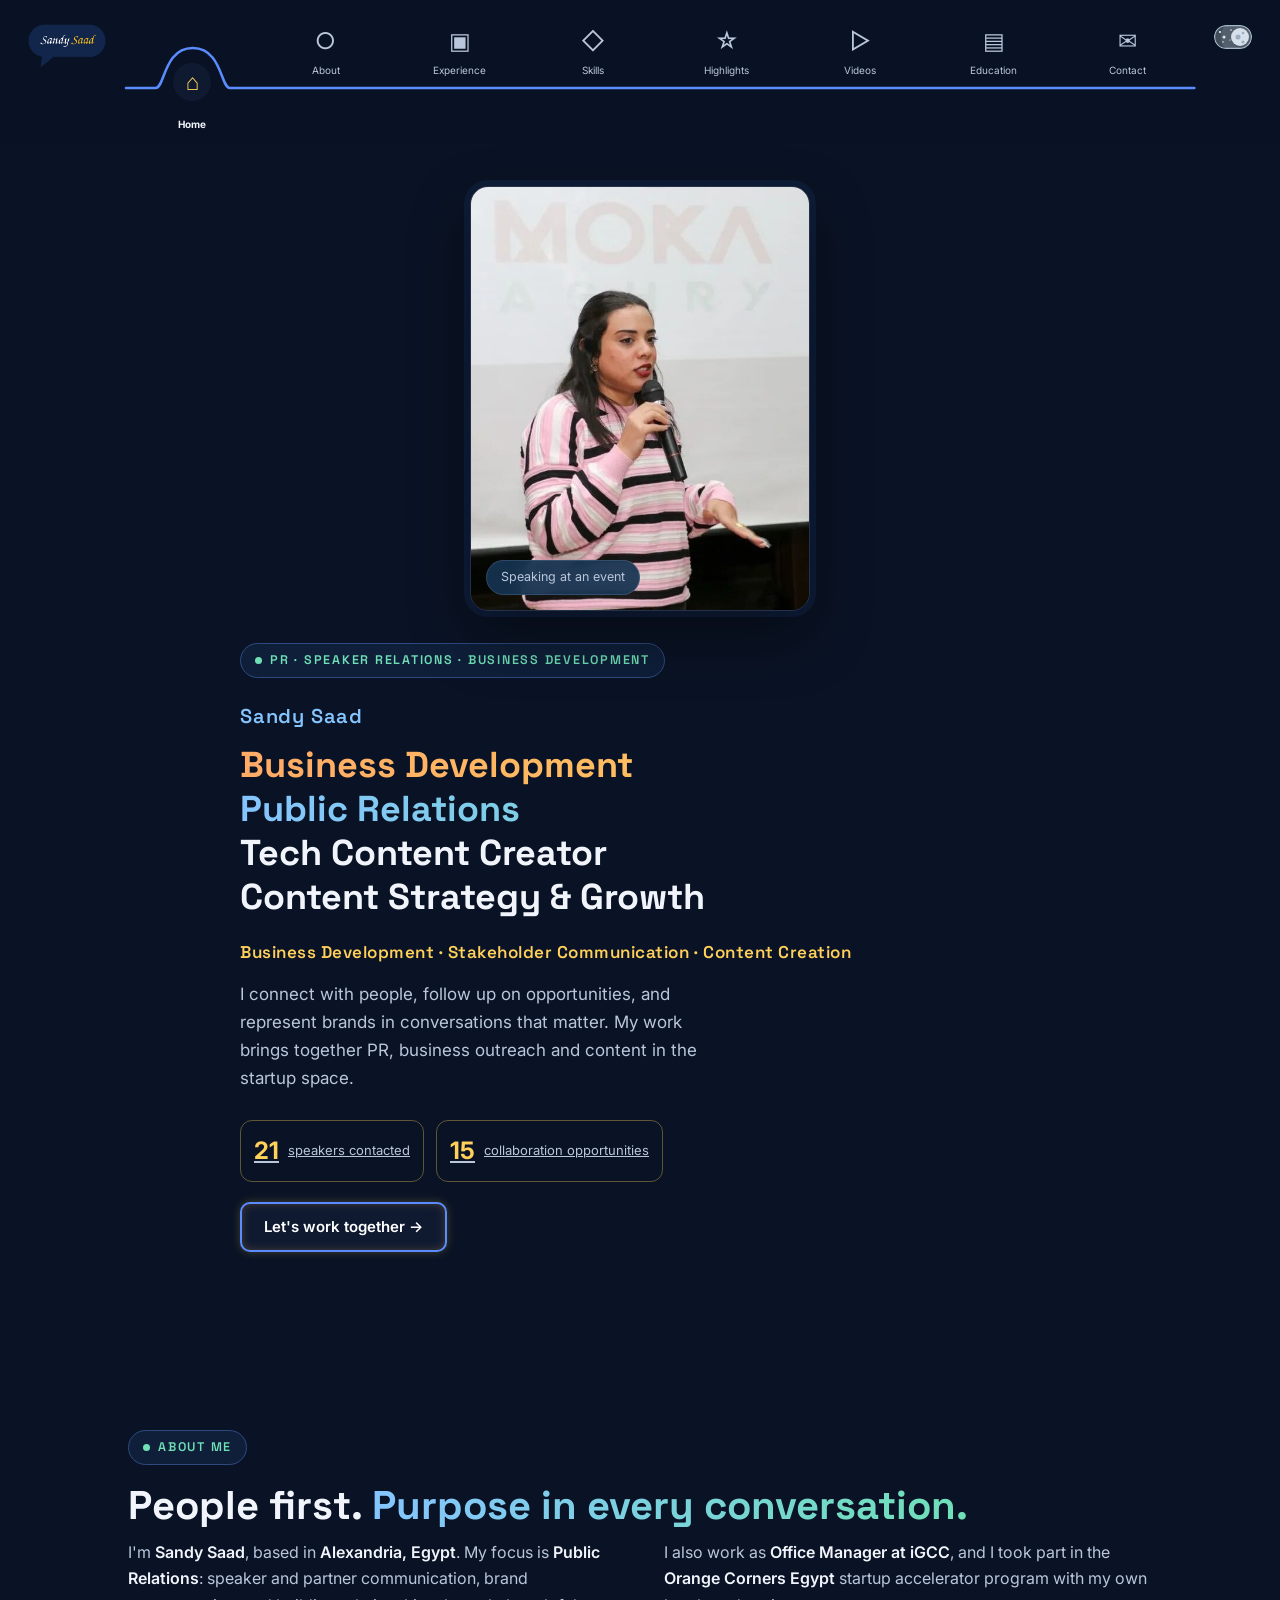
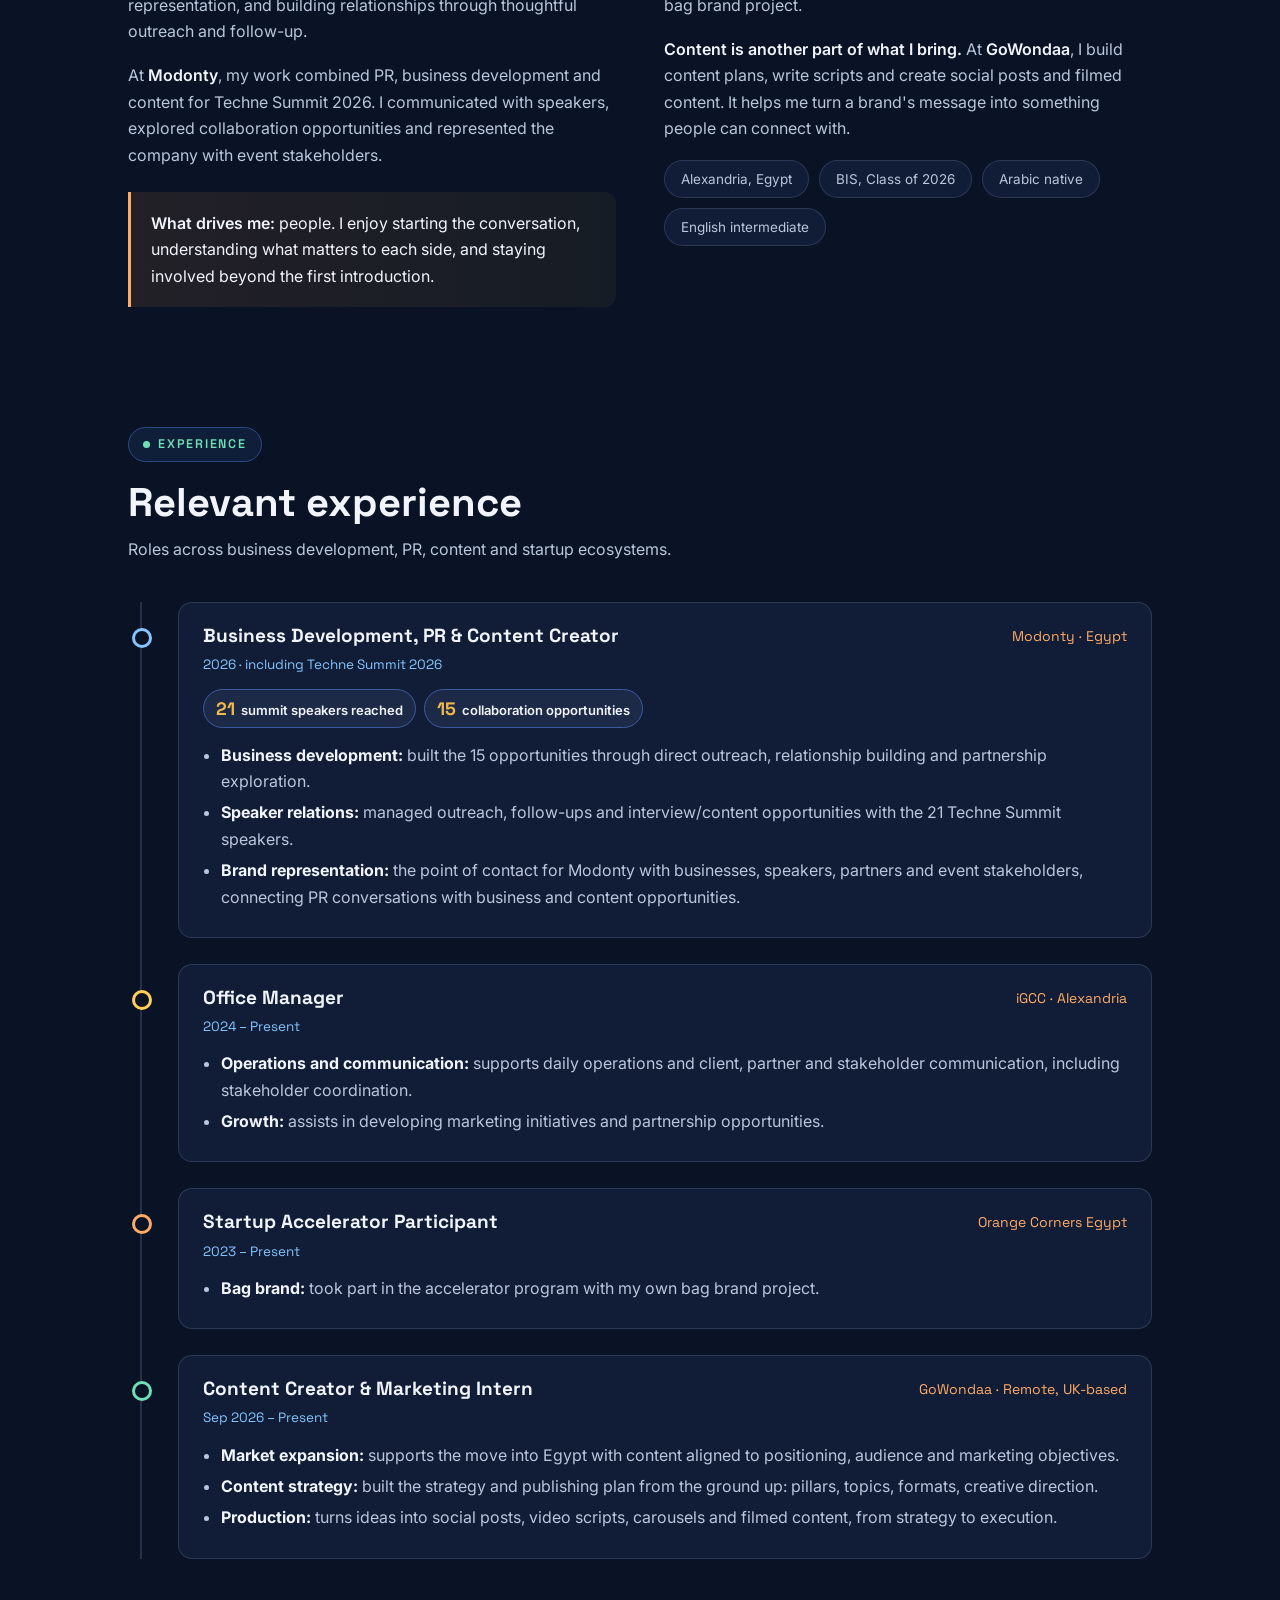
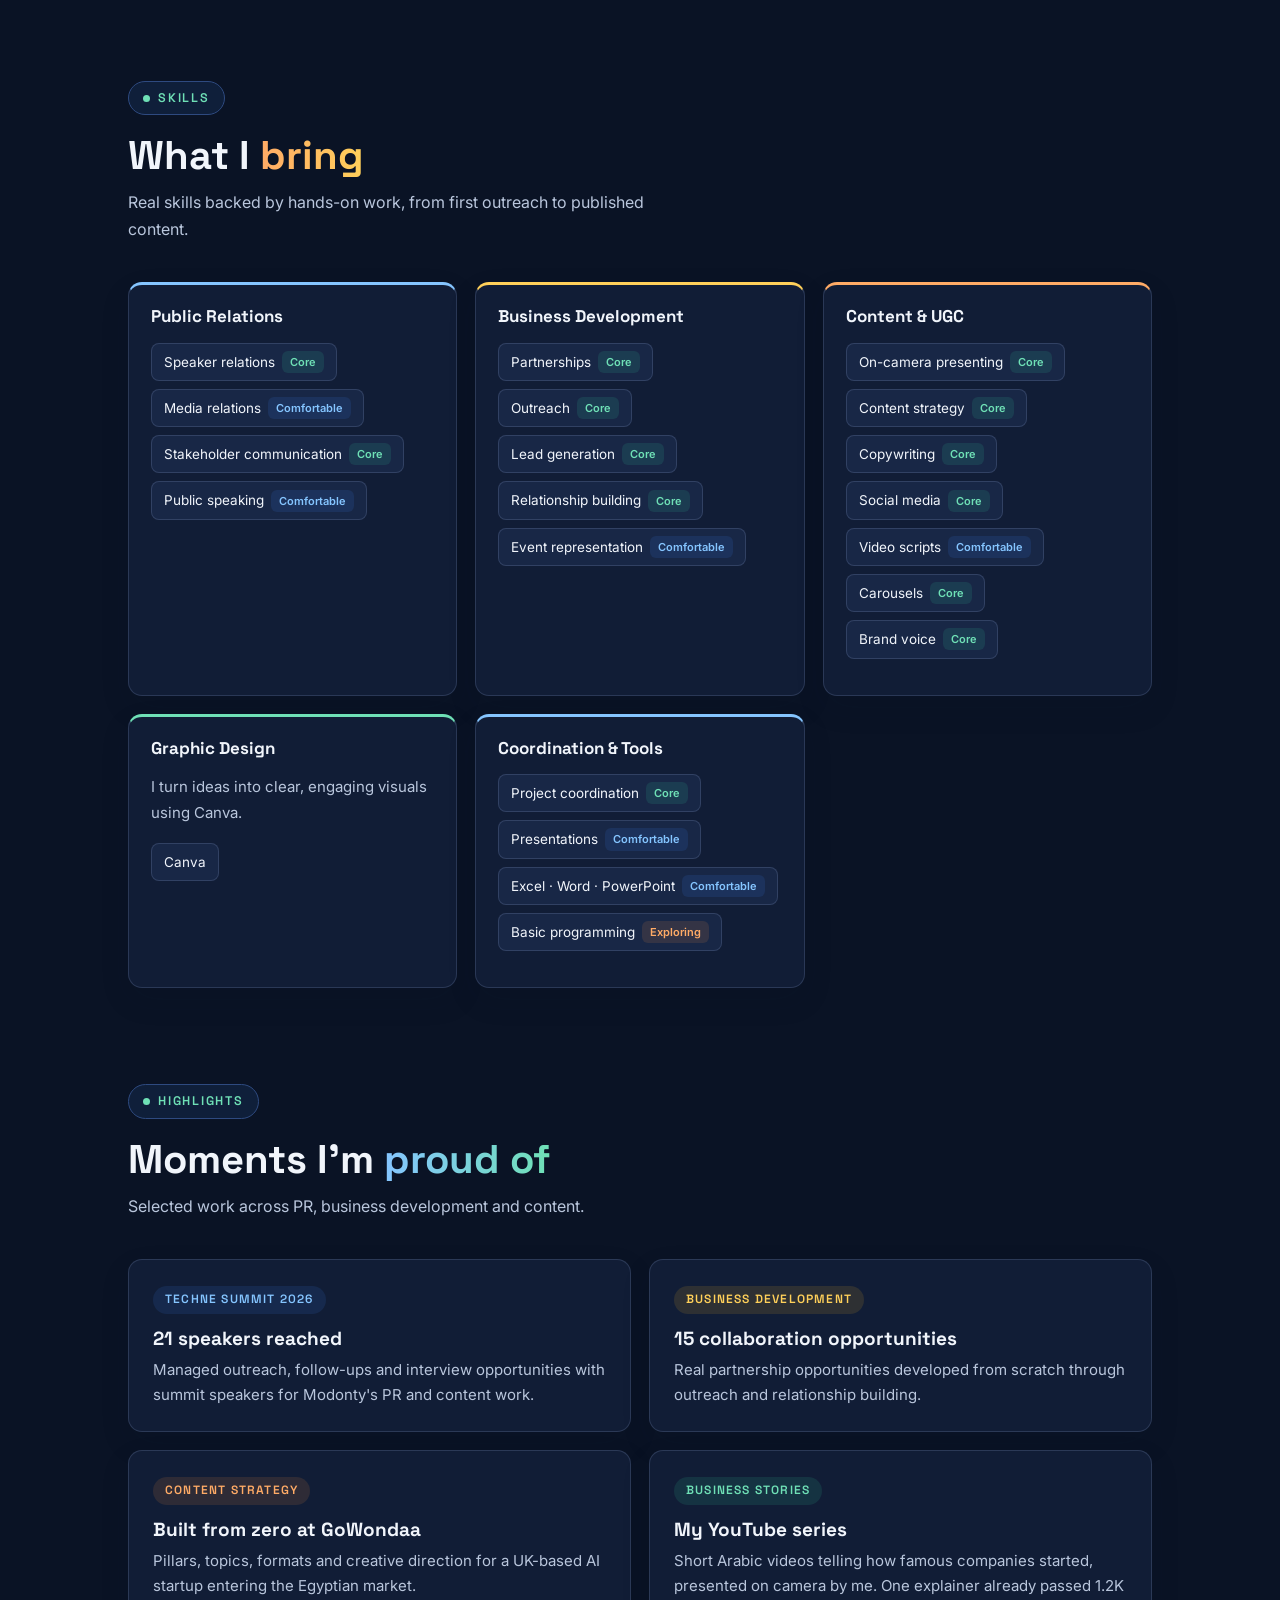
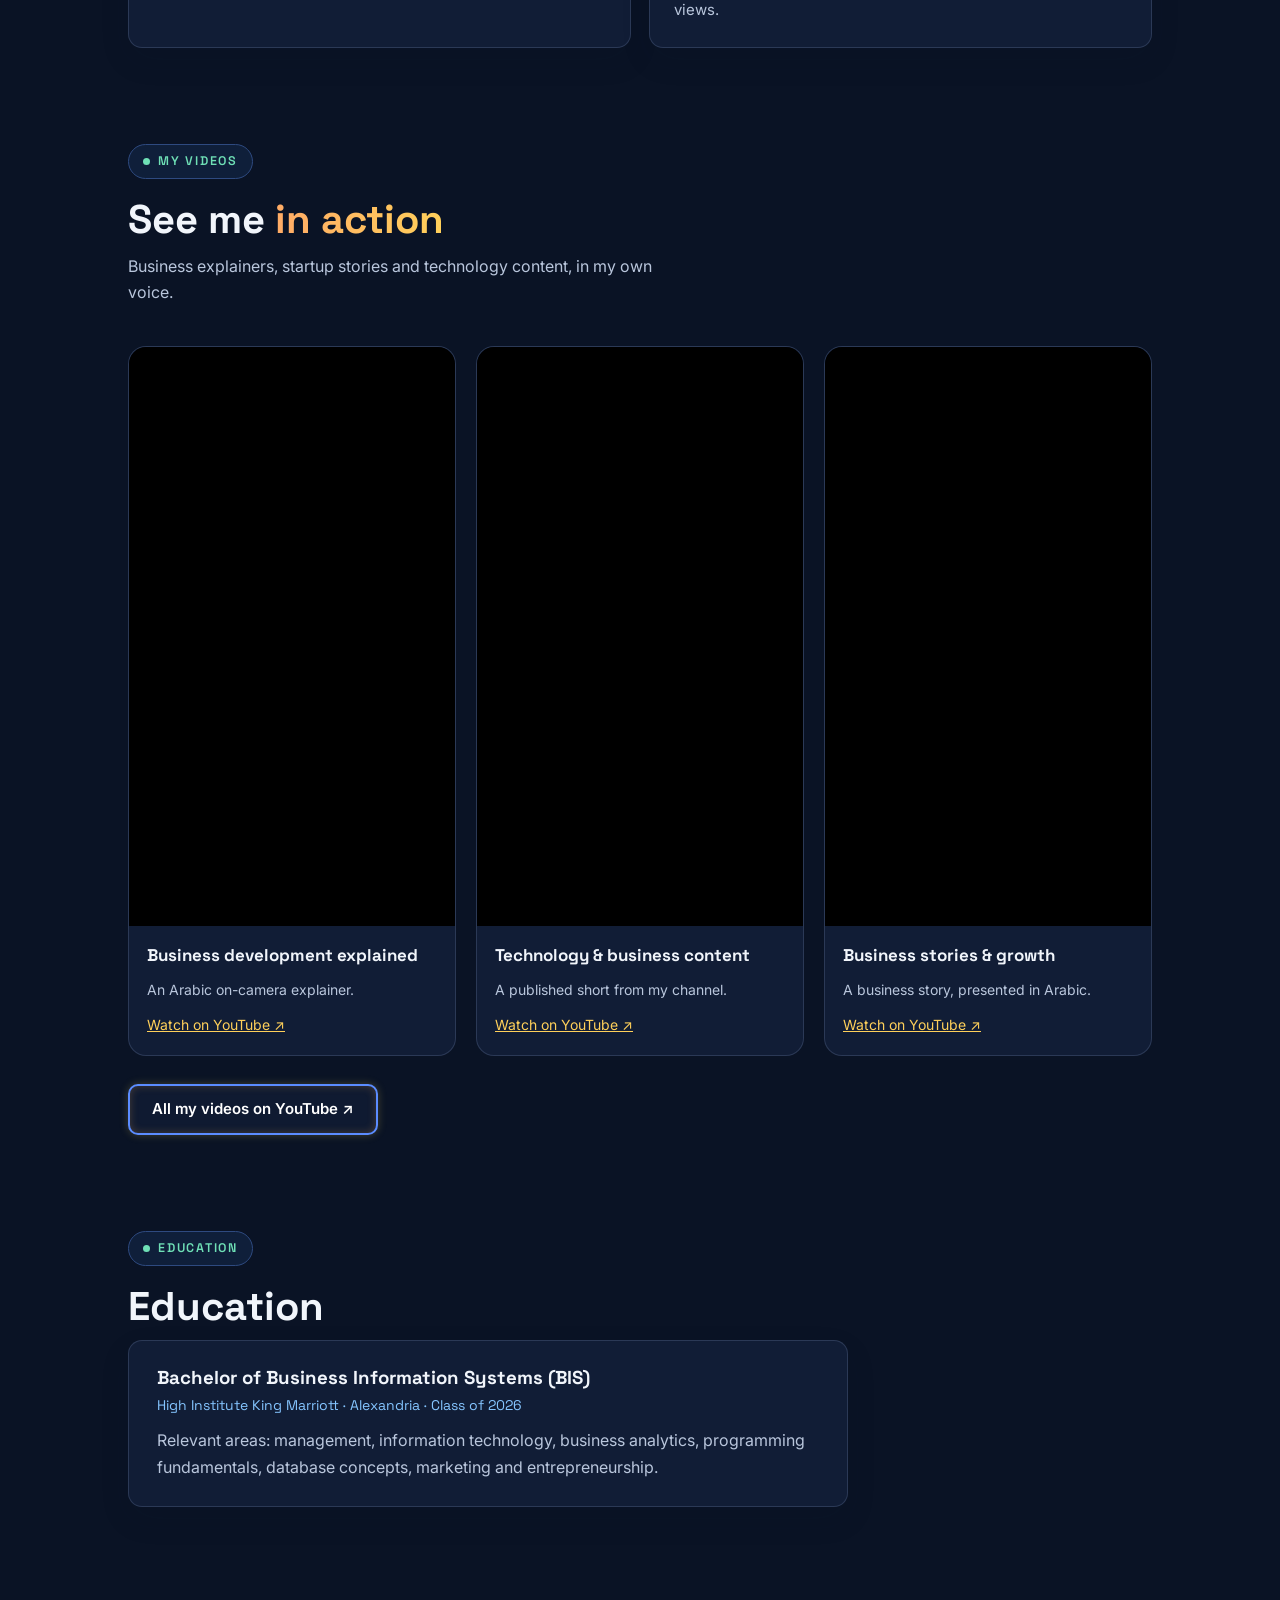
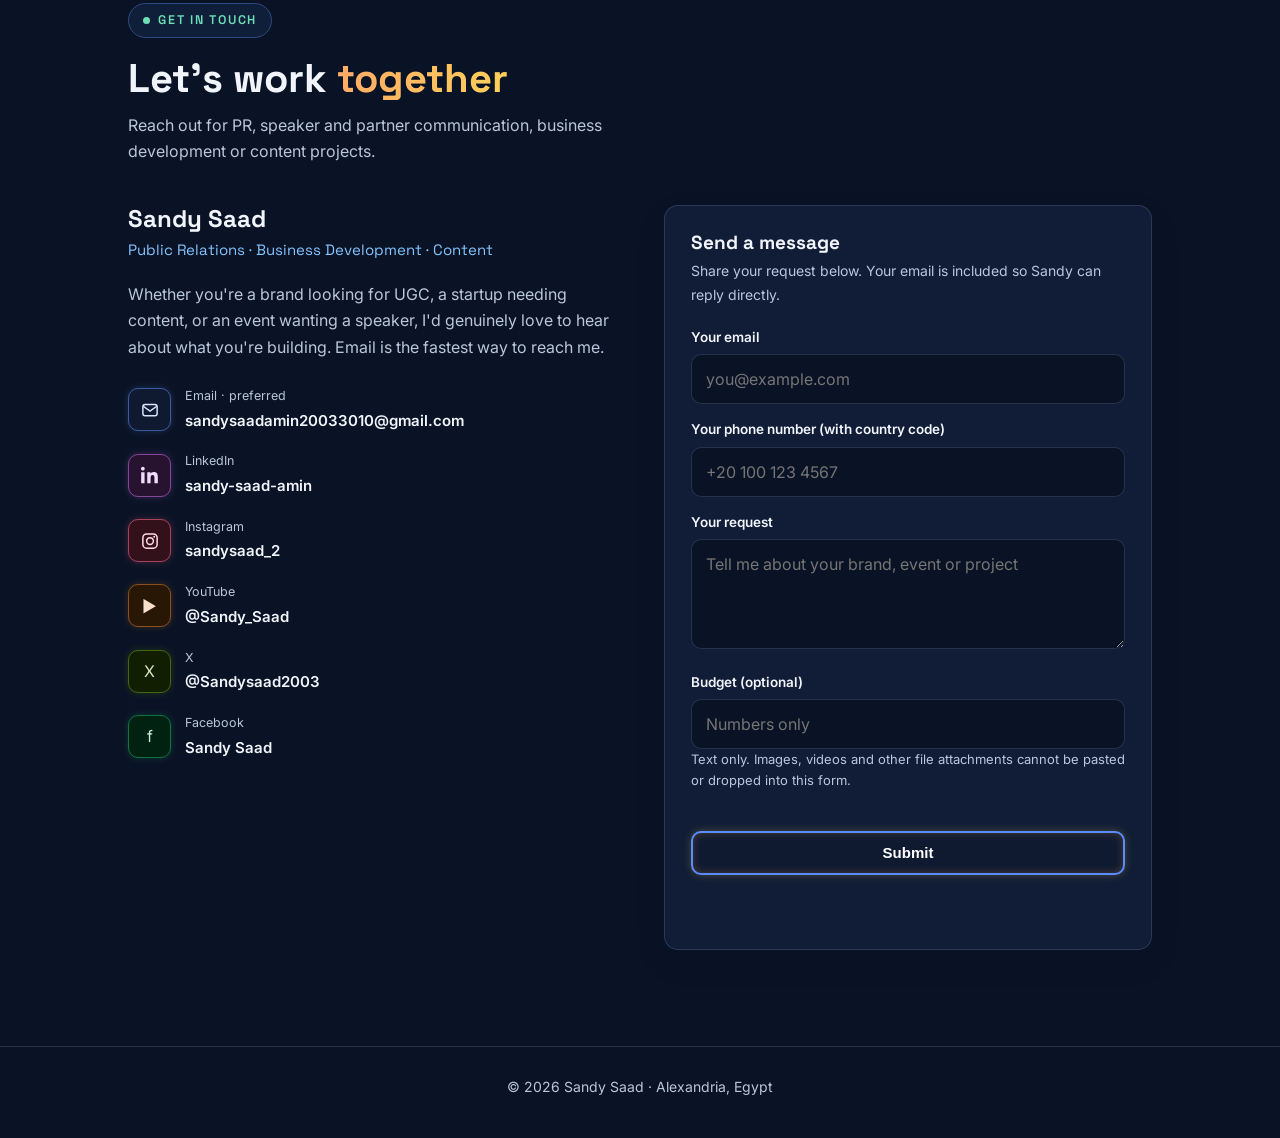
==== commit 3cb4d0bc: "Preview: iGCC role is Office Manager; Orange Corners is accelerator participation" ====
--- a/preview/index.html
+++ b/preview/index.html
@@ -434,7 +434,7 @@
 <div class="highlight"><strong>What drives me:</strong> people. I enjoy starting the conversation, understanding what matters to each side, and staying involved beyond the first introduction.</div>
 </div>
 <div class="about-copy">
-<p>I also work across business coordination at <strong>iGCC</strong> and marketing and project coordination with <strong>Orange Corners Egypt</strong>, supporting teams, partners and startup development activities.</p>
+<p>I also work as <strong>Office Manager at iGCC</strong>, and I took part in the <strong>Orange Corners Egypt</strong> startup accelerator program with my own bag brand project.</p>
 <p><strong>Content is another part of what I bring.</strong> At <strong>GoWondaa</strong>, I build content plans, write scripts and create social posts and filmed content. It helps me turn a brand's message into something people can connect with.</p>
 <div class="fact-chips"><span>Alexandria, Egypt</span><span>BIS, Class of 2026</span><span>Arabic native</span><span>English intermediate</span></div>
 </div>
@@ -459,7 +459,7 @@
 </div>
 <div class="t-item">
 <div class="t-card">
-<div class="row"><h3>Business Development &amp; Operations Coordinator</h3><span class="where">iGCC · Alexandria</span></div>
+<div class="row"><h3>Office Manager</h3><span class="where">iGCC · Alexandria</span></div>
 <p class="when">2024 – Present</p>
 <ul>
 <li><strong>Operations and communication:</strong> supports daily operations and client, partner and stakeholder communication, including stakeholder coordination.</li>
@@ -469,11 +469,10 @@
 </div>
 <div class="t-item">
 <div class="t-card">
-<div class="row"><h3>Marketing &amp; Project Coordinator</h3><span class="where">Orange Corners Egypt · Startup Incubation</span></div>
+<div class="row"><h3>Startup Accelerator Participant</h3><span class="where">Orange Corners Egypt</span></div>
 <p class="when">2023 – Present</p>
 <ul>
-<li><strong>Project coordination:</strong> coordinates startup development activities and supports planning and execution.</li>
-<li><strong>Partner representation:</strong> prepares business presentations and investor-facing materials; represents teams with partners and in partner engagements.</li>
+<li><strong>Bag brand:</strong> took part in the accelerator program with my own bag brand project.</li>
 </ul>
 </div>
 </div>
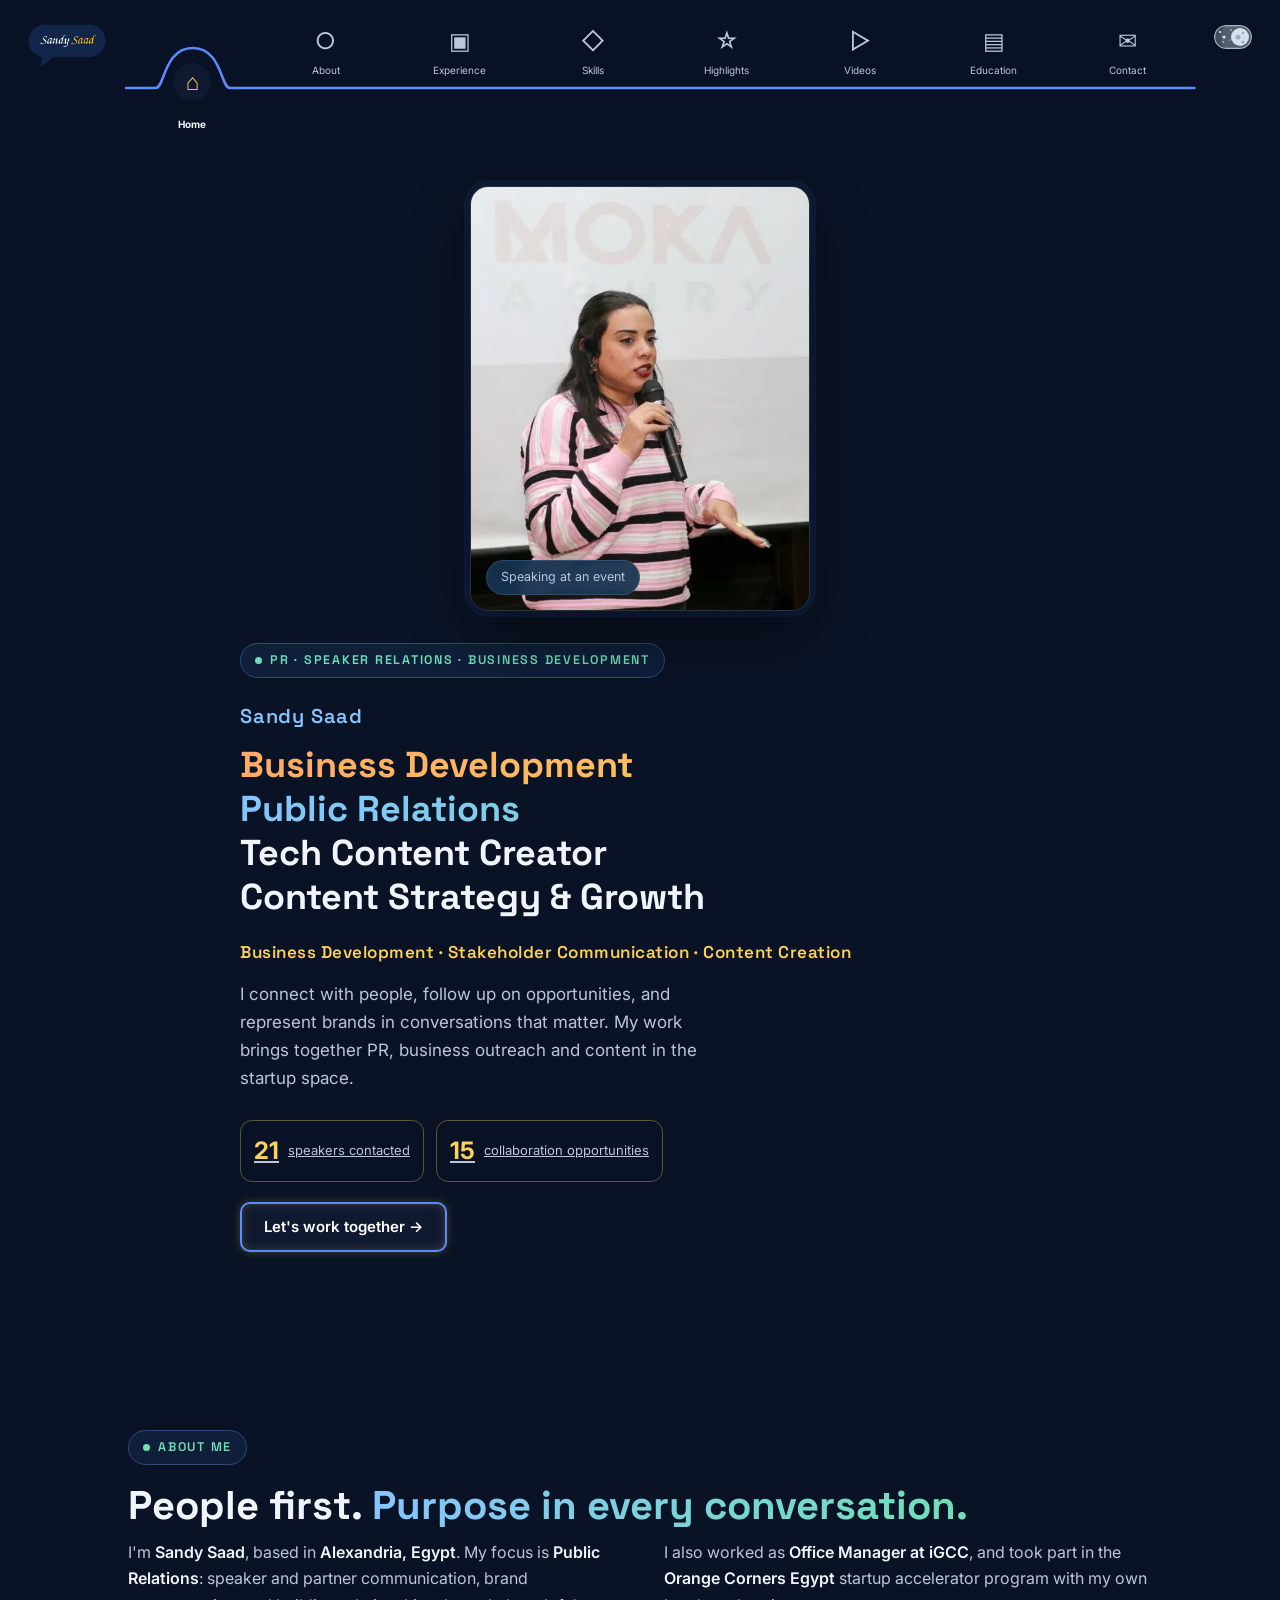
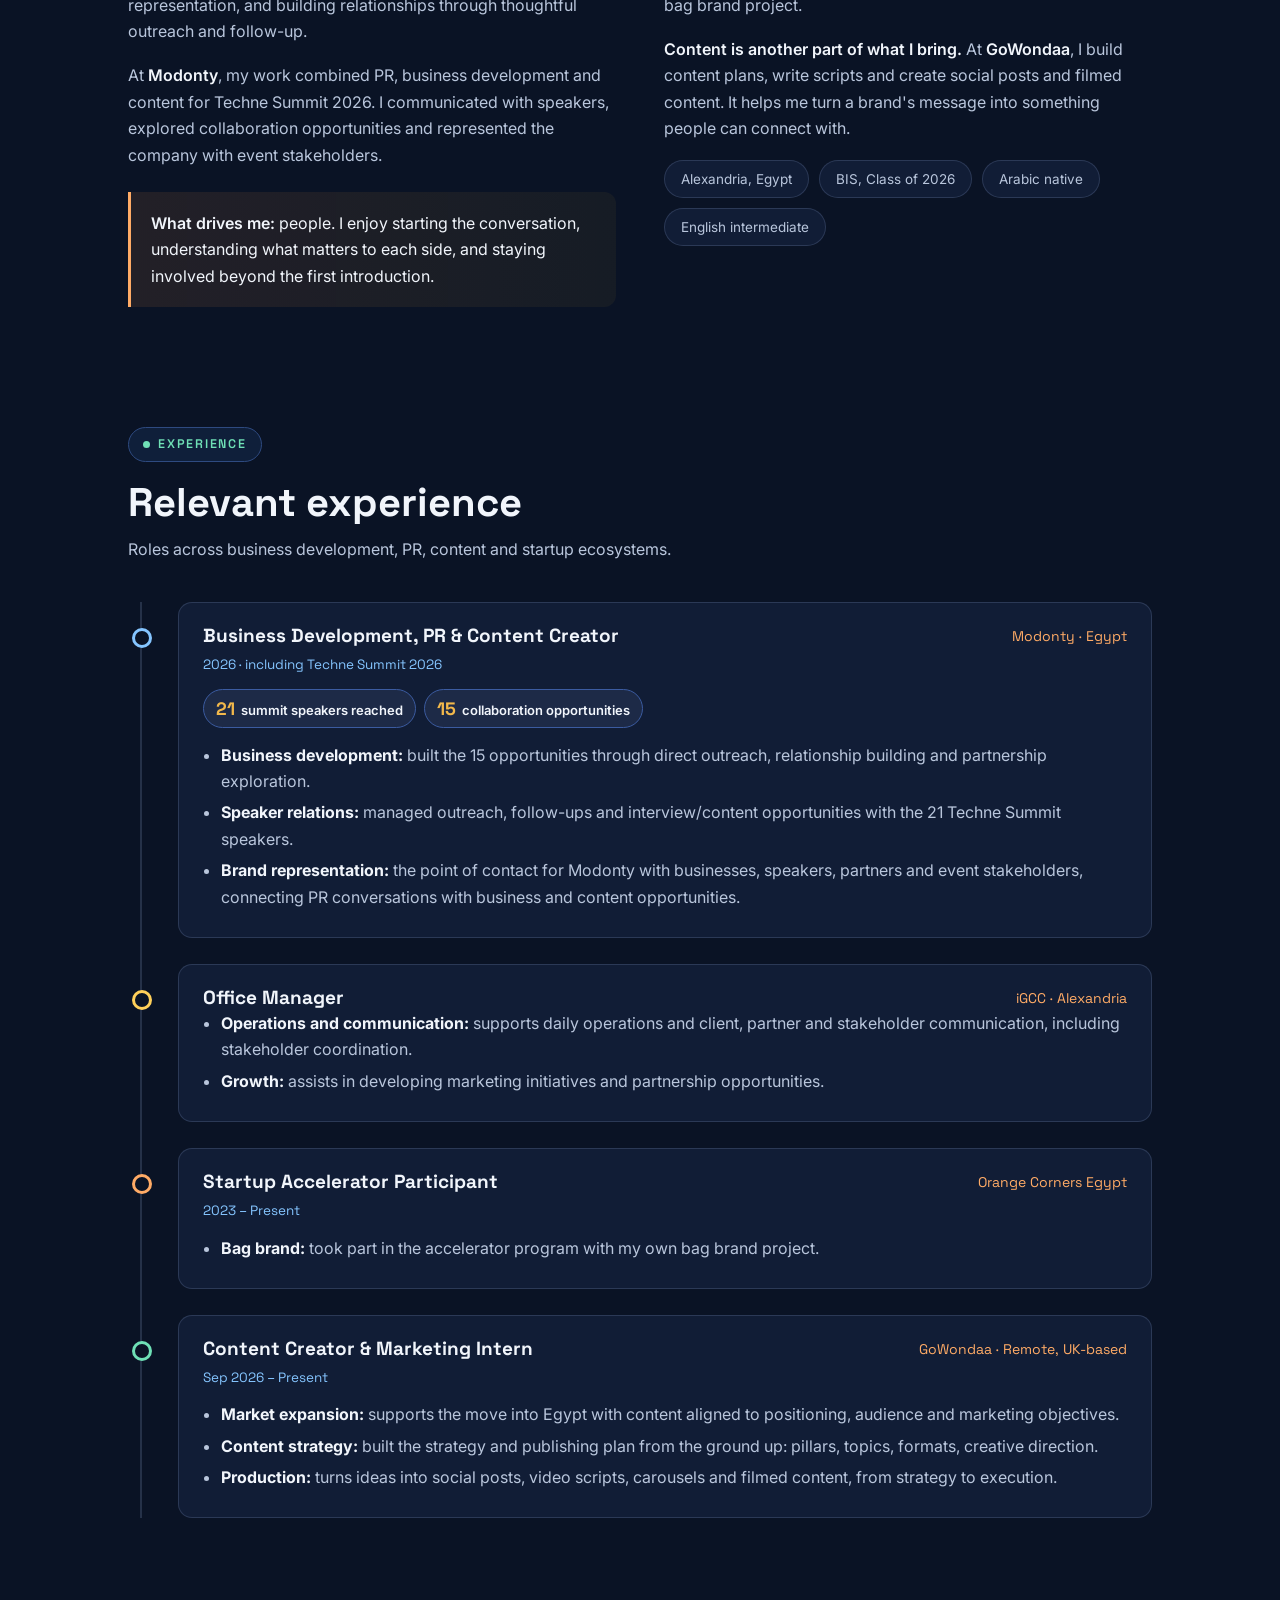
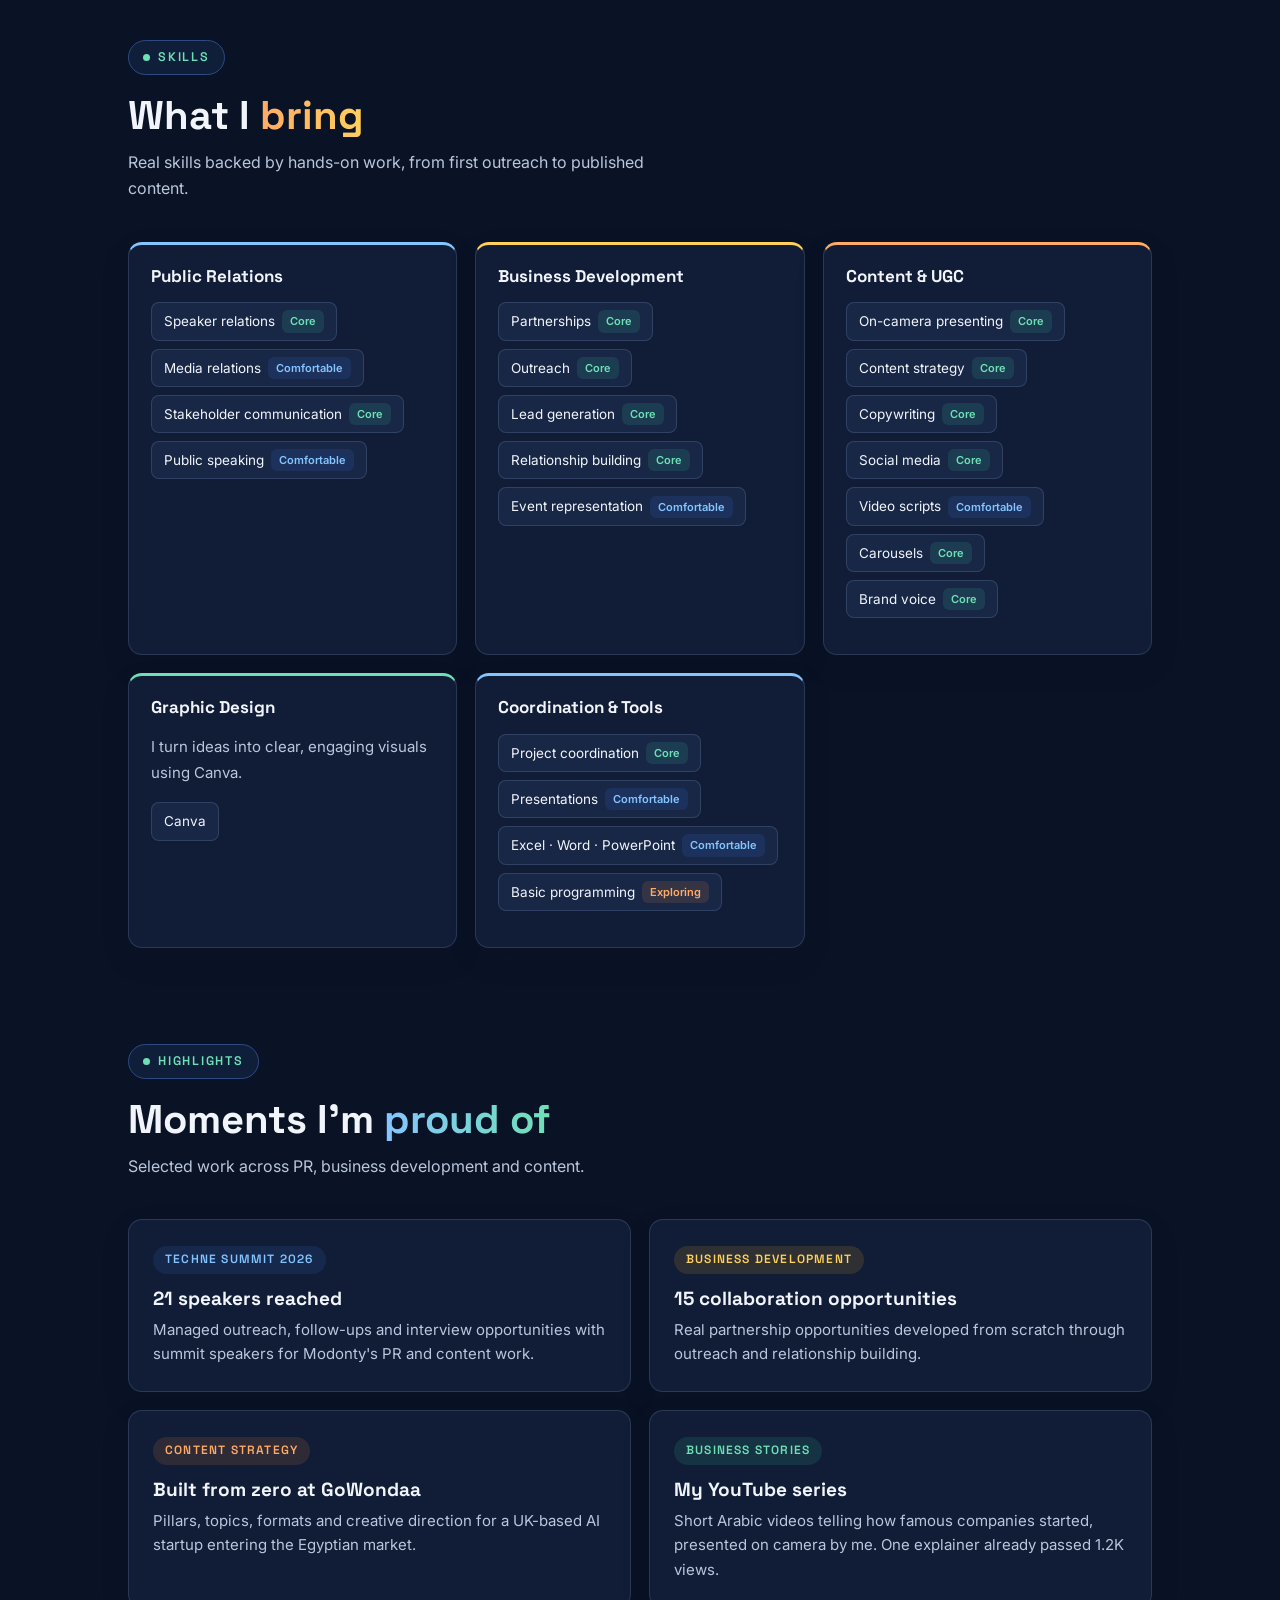
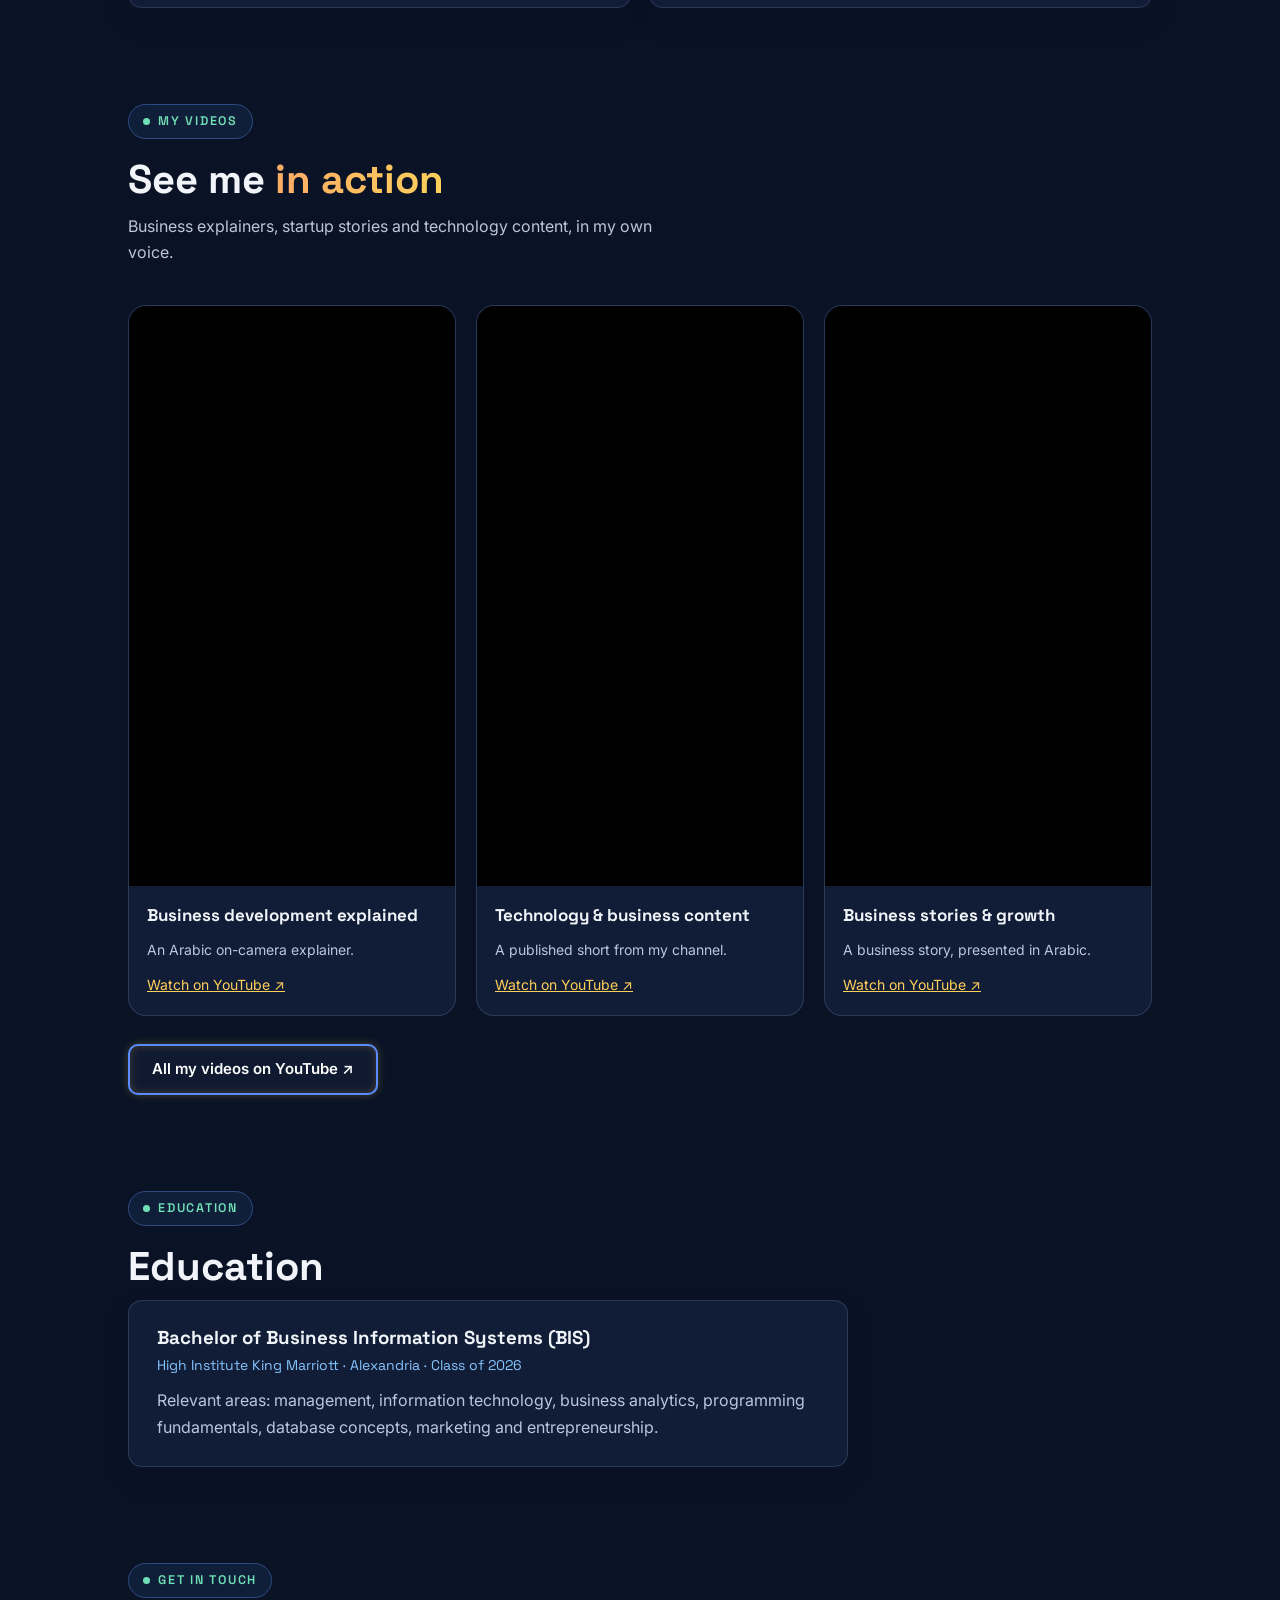
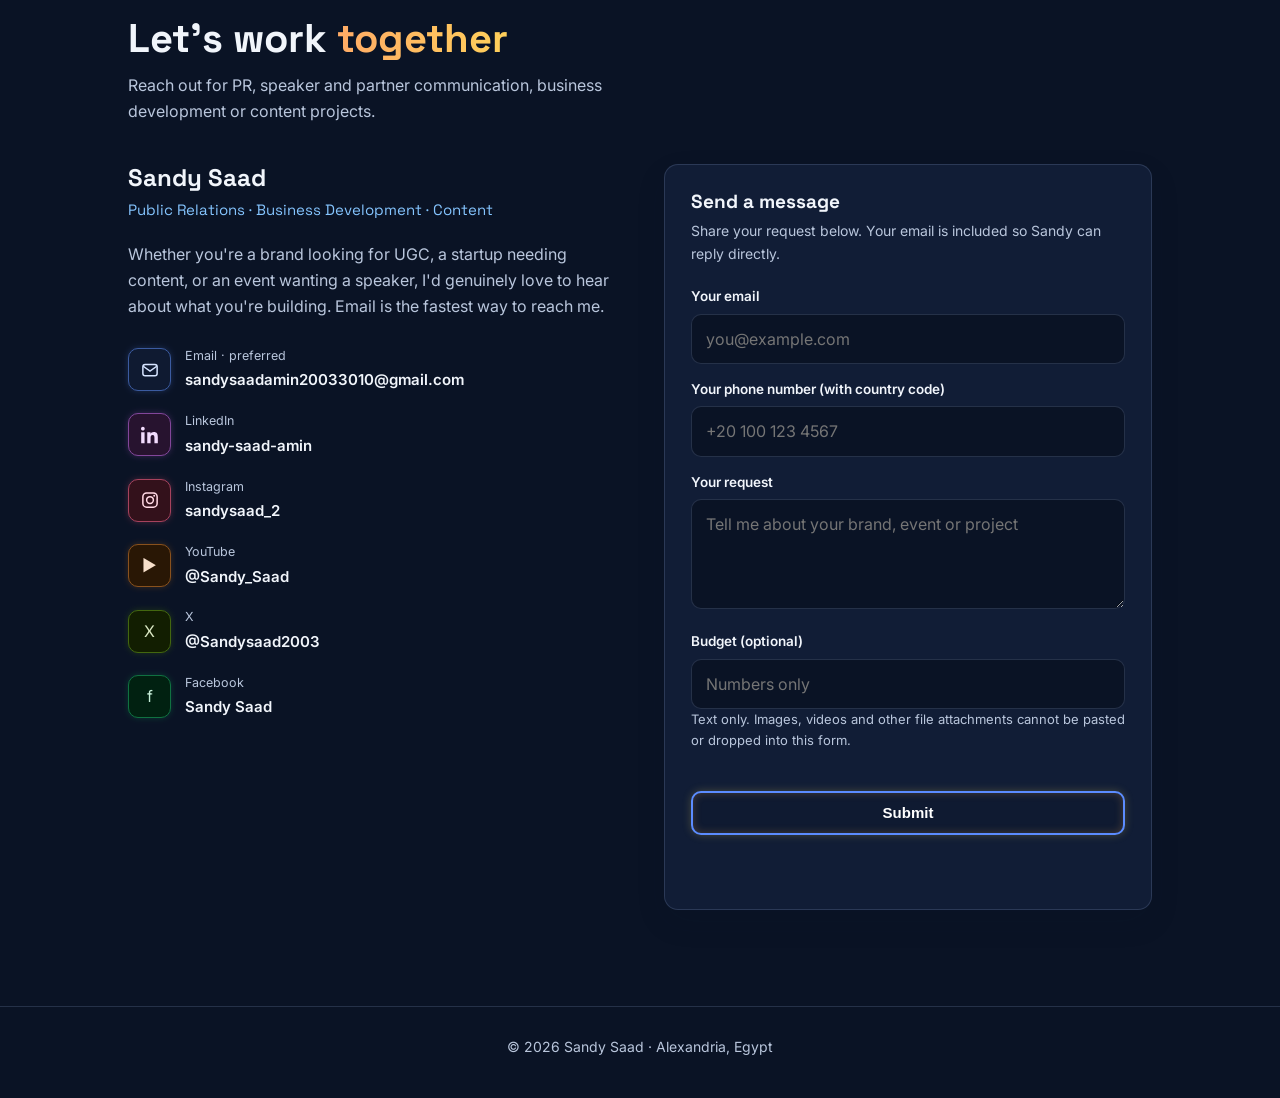
==== commit 71bb2412: "Revise Office Manager description for clarity Updated the wording for clarity and corrected tense in" ====
--- a/preview/index.html
+++ b/preview/index.html
@@ -434,7 +434,7 @@
 <div class="highlight"><strong>What drives me:</strong> people. I enjoy starting the conversation, understanding what matters to each side, and staying involved beyond the first introduction.</div>
 </div>
 <div class="about-copy">
-<p>I also work as <strong>Office Manager at iGCC</strong>, and I took part in the <strong>Orange Corners Egypt</strong> startup accelerator program with my own bag brand project.</p>
+<p>I also worked as <strong>Office Manager at iGCC</strong>, and took part in the <strong>Orange Corners Egypt</strong> startup accelerator program with my own bag brand project.</p>
 <p><strong>Content is another part of what I bring.</strong> At <strong>GoWondaa</strong>, I build content plans, write scripts and create social posts and filmed content. It helps me turn a brand's message into something people can connect with.</p>
 <div class="fact-chips"><span>Alexandria, Egypt</span><span>BIS, Class of 2026</span><span>Arabic native</span><span>English intermediate</span></div>
 </div>
@@ -460,7 +460,6 @@
 <div class="t-item">
 <div class="t-card">
 <div class="row"><h3>Office Manager</h3><span class="where">iGCC · Alexandria</span></div>
-<p class="when">2024 – Present</p>
 <ul>
 <li><strong>Operations and communication:</strong> supports daily operations and client, partner and stakeholder communication, including stakeholder coordination.</li>
 <li><strong>Growth:</strong> assists in developing marketing initiatives and partnership opportunities.</li>
